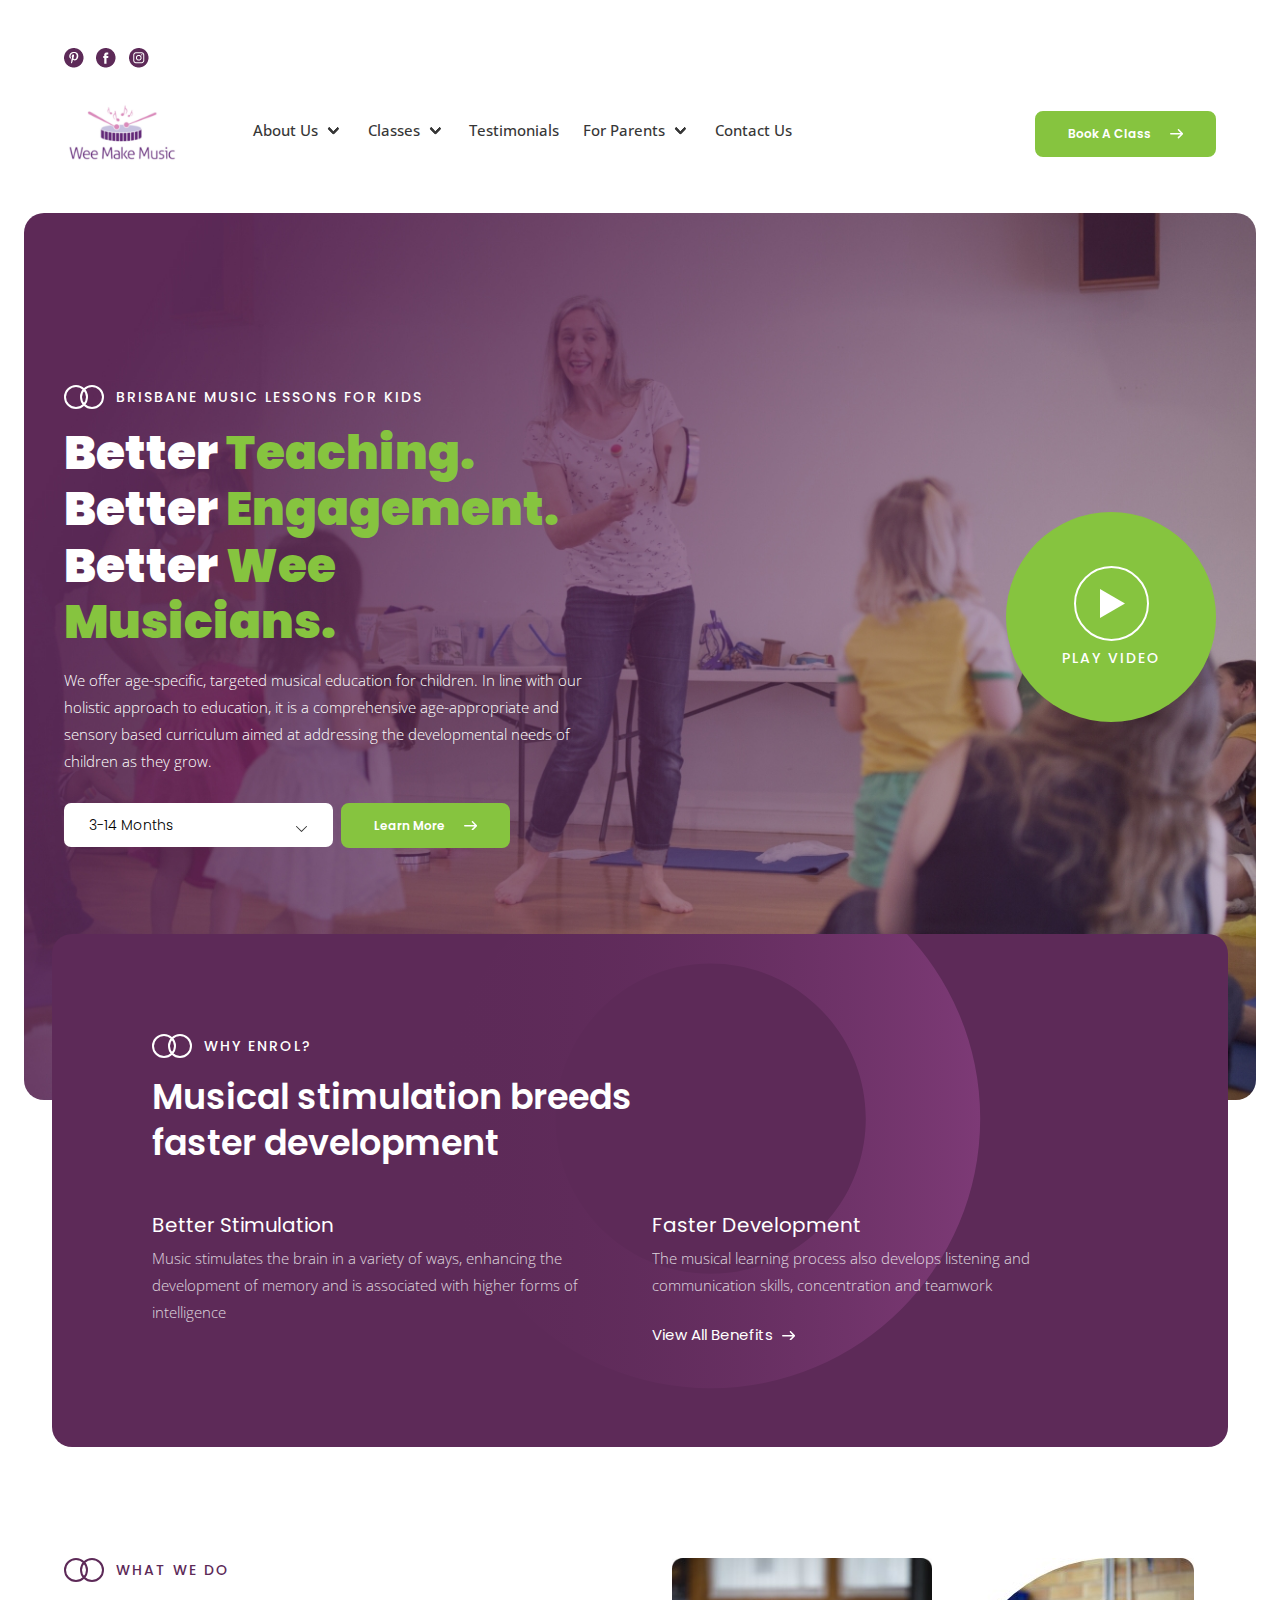
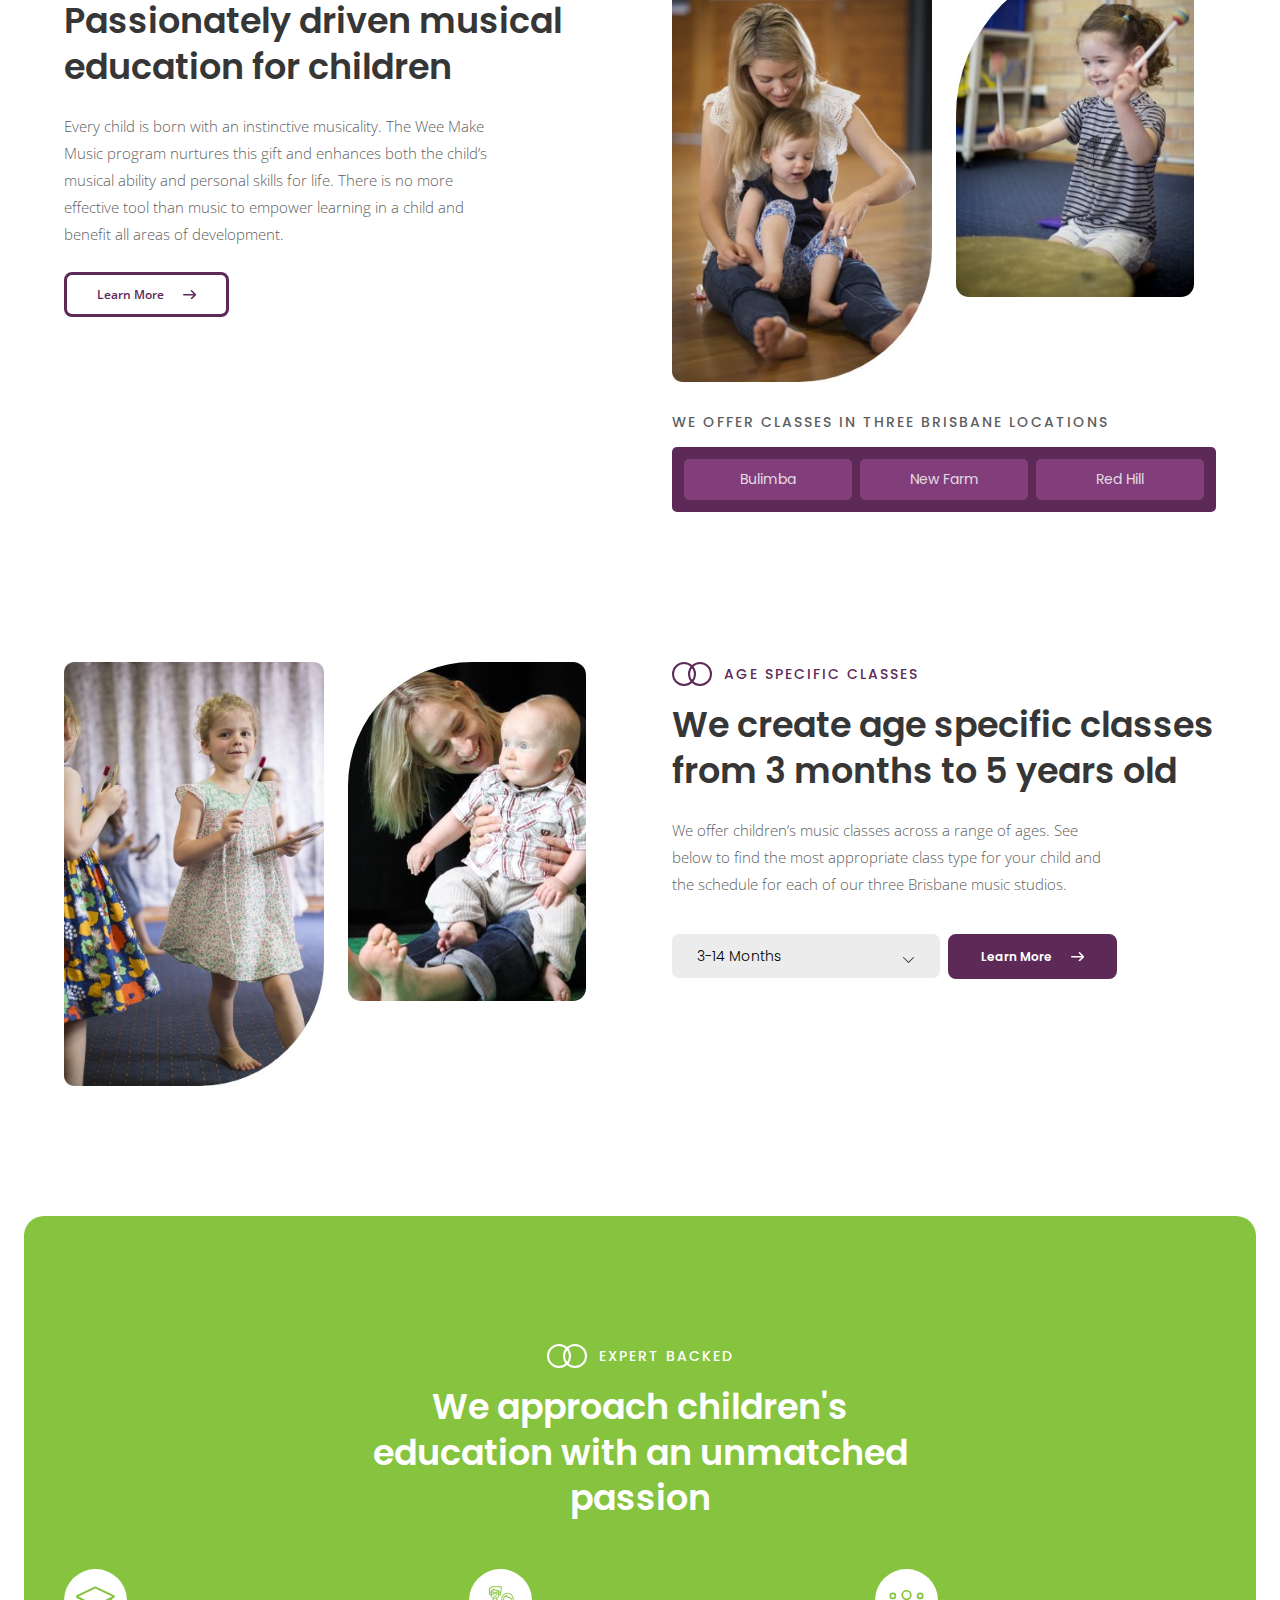
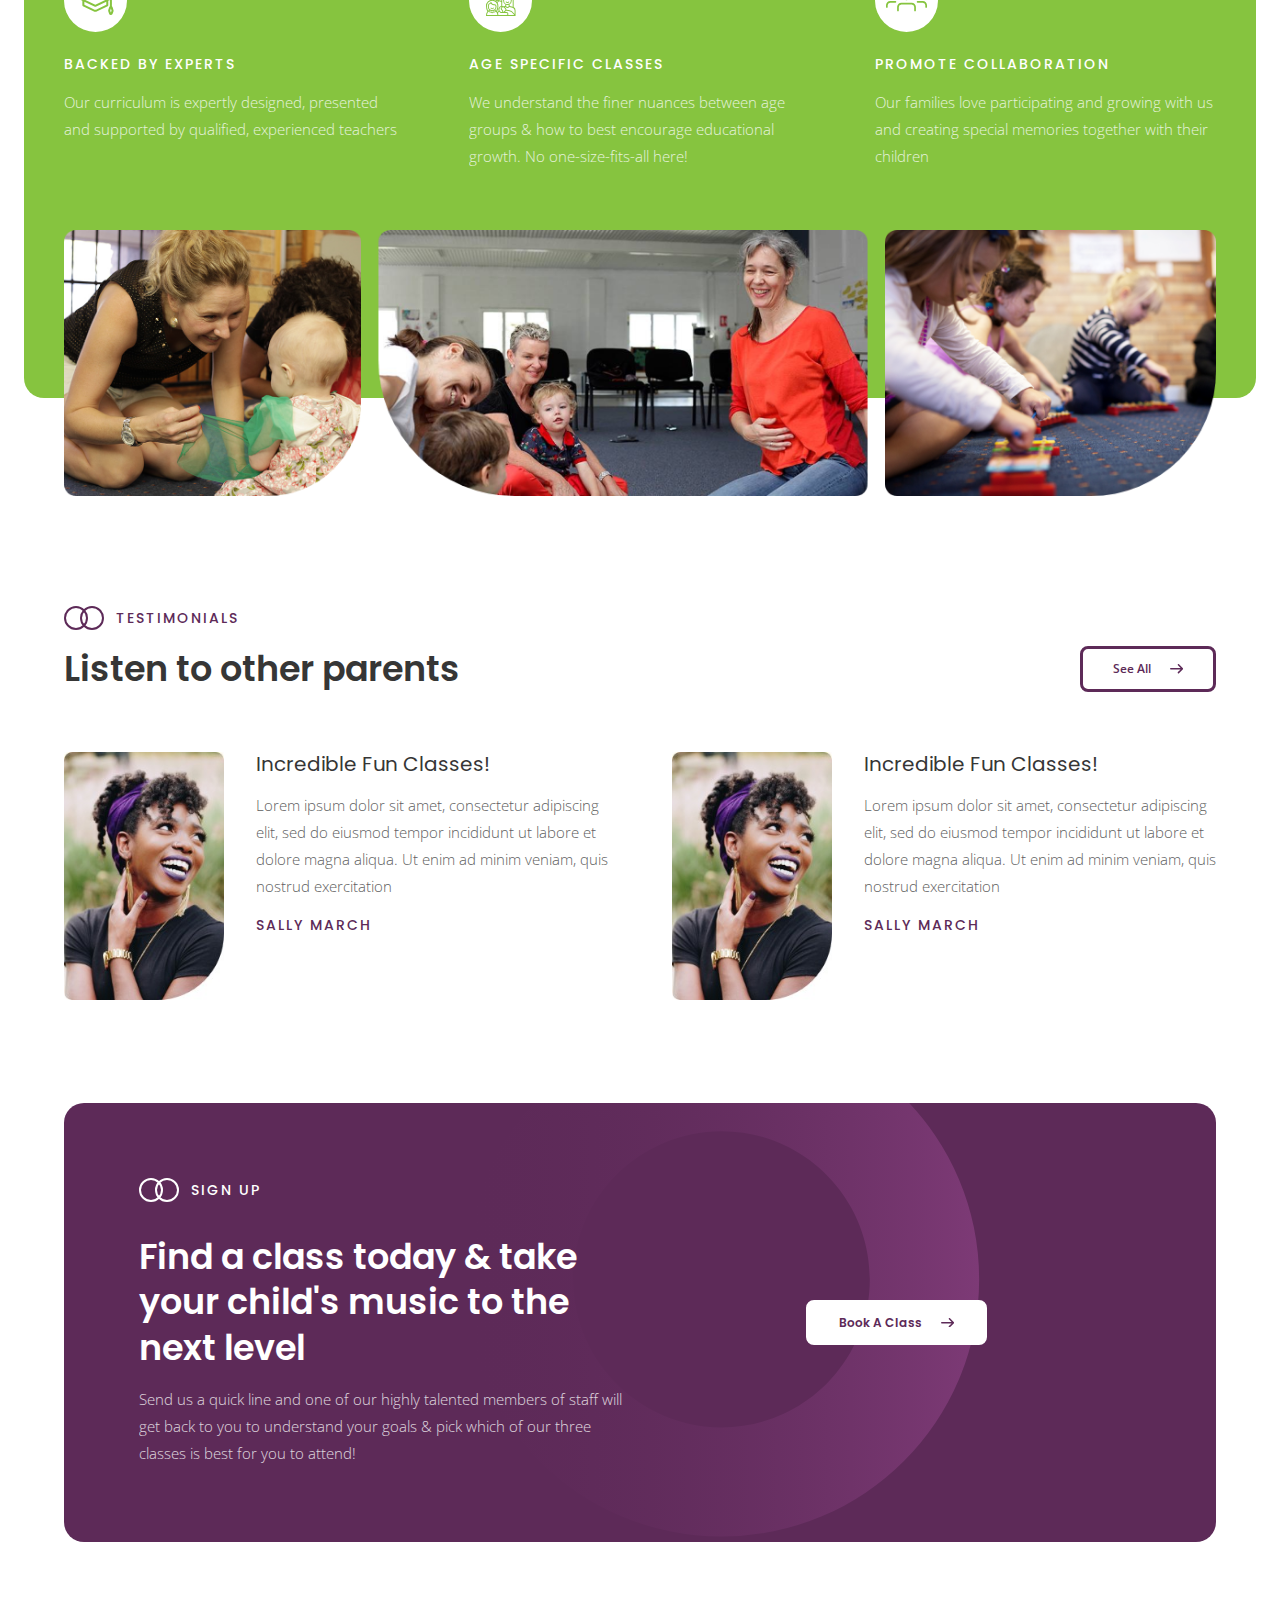
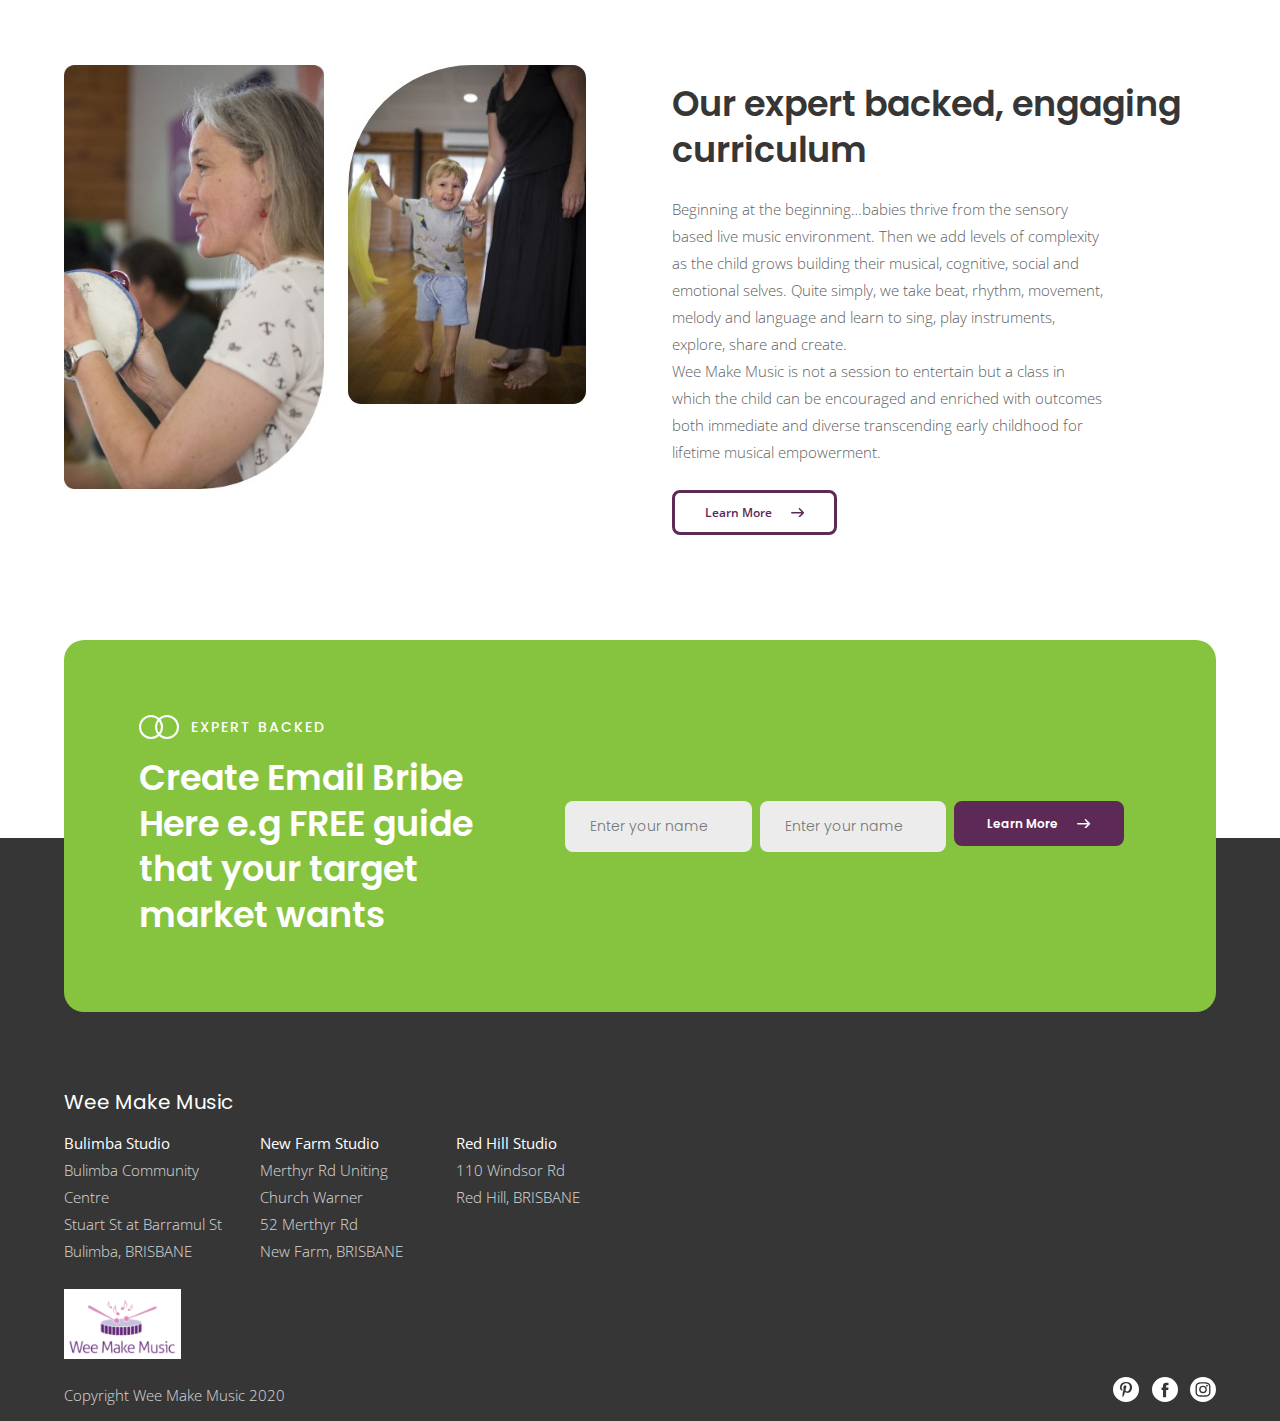
==== index.html @ 56170794 "Service page 1 finished" ====
<!DOCTYPE html>
<html lang="en">
<head>
  <meta charset="UTF-8">
  <meta name="viewport" content="width=device-width, initial-scale=1.0">
  <meta http-equiv="X-UA-Compatible" content="ie=edge">
  <link rel="stylesheet" type="text/css" href="css/bulma.css">
  <link rel="stylesheet" type="text/css" href="css/main.css">
  <link rel="preconnect" href="https://fonts.gstatic.com">
  <link href="https://fonts.googleapis.com/css2?family=Open+Sans:wght@300;400&family=Poppins:wght@300;500;600;700&display=swap" rel="stylesheet">
  <title>Wee Make Music</title>
</head>
<body>
  <section class="section">
    <div class="container">
      <div class="nav-header pb-3">
        <div class="columns">
          <article class="column">
          <a href="#">
            <img src="assets/pinterest.png" alt="The pinterest logo" class="social-favicon mr-2">
          </a>
          <a href="#">
            <img src="assets/facebook.png" alt="The facebook logo" class="social-favicon mr-2">
          </a>
          <a href="#">
            <img src="assets/instagram.png" alt="The instagram logo" class="social-favicon">
          </a>
        </article>
        </div>
      </div>

      <nav class="navbar is-transparent" role="navigation" aria-label="main navigation">
      <div class="navbar-brand is-flex-center">
        <a class="navbar-item" href="index.html">
          <img src="assets/wee-make-music-logo.png" class="logo">
        </a>

        <a role="button" class="navbar-burger burger" aria-label="menu" aria-expanded="false" data-target="navbarBasicExample">
          <span aria-hidden="true"></span>
          <span aria-hidden="true"></span>
          <span aria-hidden="true"></span>
        </a>
      </div>

      <div id="navbarBasicExample" class="navbar-menu is-small-section-padding-mobile">
        <div class="navbar-start pl-6 padding-remove-mobile">
          <div class="navbar-item has-dropdown is-hoverable">
            <a class="navbar-link nav-link" onclick="showHideDropdown()">
              About Us
            </a>

            <div class="navbar-dropdown" id="navbarDropdown">
              <a href="gym-cleaning.html" class="navbar-item nav-link-sub">
                Gym Cleaning
              </a>
              <a class="navbar-item nav-link-sub">
                Childcare Cleaning
              </a>
              <a class="navbar-item nav-link-sub">
                Commercial Cleaning
              </a>
              <a class="navbar-item nav-link-sub">
                Clinic Cleaning
              </a>
            </div>
          </div>


          <div class="navbar-item has-dropdown is-hoverable">
            <a class="navbar-link nav-link" onclick="showHideDropdown()">
              Classes
            </a>

            <div class="navbar-dropdown" id="navbarDropdown">
              <a href="gym-cleaning.html" class="navbar-item nav-link-sub">
                Gym Cleaning
              </a>
              <a class="navbar-item nav-link-sub">
                Childcare Cleaning
              </a>
              <a class="navbar-item nav-link-sub">
                Commercial Cleaning
              </a>
              <a class="navbar-item nav-link-sub">
                Clinic Cleaning
              </a>
            </div>
          </div>


          <a href="about-us.html" class="navbar-item nav-link">
            Testimonials
          </a>

          <div class="navbar-item has-dropdown is-hoverable">
            <a class="navbar-link nav-link" onclick="showHideDropdown()">
              For Parents
            </a>

            <div class="navbar-dropdown" id="navbarDropdown">
              <a href="gym-cleaning.html" class="navbar-item nav-link-sub">
                Gym Cleaning
              </a>
              <a class="navbar-item nav-link-sub">
                Childcare Cleaning
              </a>
              <a class="navbar-item nav-link-sub">
                Commercial Cleaning
              </a>
              <a class="navbar-item nav-link-sub">
                Clinic Cleaning
              </a>
            </div>
          </div>


          <a href="faq.html" class="navbar-item nav-link">
            Contact Us
          </a>
        </div>

        <div class="navbar-end is-flex is-flex-center">
          <div class="navbar-item">
            <div class="buttons">
              <a href="quote.html" class="btn-primary btn-green box-shadow btn-arrow-green">Book A Class <svg xmlns="http://www.w3.org/2000/svg" width="13.202" height="9.418" viewBox="0 0 13.202 9.418" class="ml-4 mt-1px"><path d="M24.856,136.172h0l-3.969-3.95a.76.76,0,0,0-1.072,1.077l2.665,2.652-9.843,0a.76.76,0,0,0,0,1.519l9.843,0-2.665,2.652a.76.76,0,0,0,1.072,1.077l3.969-3.95h0A.76.76,0,0,0,24.856,136.172Z" transform="translate(-11.876 -132)" fill="#fff"/></svg></a>
            </div>
          </div>
        </div>
      </div>
      </nav>
    </div>
  </section>

<main class="is-relative">
  <section class="section pt-1">
    <div class="container index-hero-bg">
    <div class="container">
      <div class="columns pt-10 pb-15">
        <article class="column pr-6">
          <div class="is-flex is-flex-center">
            <img src="assets/circle-cross.svg" alt="Two crosses intersected" class="circle-cross-img">
            <h1 class="small-pop-header ml-3 text-white">Brisbane Music Lessons for kids</h1>
          </div>
          <h2 class="page-header text-white mt-4">Better <span class="text-green">Teaching.</span> <br>
            Better <span class="text-green">Engagement.</span> <br>
            Better <span class="text-green">Wee Musicians.</span>
          </h2>
          <p class="text-white mt-4 opacity-full">We offer age-specific, targeted musical education for children. In line with our holistic approach to education, it is a comprehensive age-appropriate and sensory based curriculum aimed at addressing the developmental needs of children as they grow.</p>
          <form action="" class="std-form">
            <div class="columns is-variable is-1 mt-4">
              <article class="column is-relative">
                <select name="age" id="age" class="is-relative">
                  <option value="volvo">3-14 Months</option>
                  <option value="saab">14 months - 2.5 Years</option>
                  <option value="mercedes">3-4 Years</option>
                  <option value="audi">5 Years +</option>
                </select>
                <img src="assets/chevron-down.svg" alt="" class="select-icon">
              </article>
              <article class="column">
                <a href="#" class="btn-primary btn-green box-shadow btn-arrow-green is-inline-block">Learn More <svg xmlns="http://www.w3.org/2000/svg" width="13.202" height="9.418" viewBox="0 0 13.202 9.418" class="ml-4 mt-1px"><path d="M24.856,136.172h0l-3.969-3.95a.76.76,0,0,0-1.072,1.077l2.665,2.652-9.843,0a.76.76,0,0,0,0,1.519l9.843,0-2.665,2.652a.76.76,0,0,0,1.072,1.077l3.969-3.95h0A.76.76,0,0,0,24.856,136.172Z" transform="translate(-11.876 -132)" fill="#fff"/></svg></a>
              </article>
            </div>
          </form>
        </article>
        <article class="column is-flex is-flex-end-center">
          <div class="play-container is-flex is-flex-justify-center is-flex-column">
            <a href="" class="is-flex is-flex-justify-center is-flex-column">
              <img src="assets/play-img.svg" alt="">
              <p class="small-pop-header mt-2 text-white opacity-full">PLAY VIDEO</p>
            </a>
          </div>
        </article>
      </div>
    </div>
    </div>
  </section>

  <section class="section">
    <div class="container">
      <div class="columns index-overlap-container purple-with-cutout-bg">
        <div class="is-padding-medium-uniform">
          <div class="is-flex is-flex-center">
            <img src="assets/circle-cross.svg" alt="Two crosses intersected" class="circle-cross-img">
            <h3 class="small-pop-header ml-3 text-white">Why Enrol?</h3>
          </div>
            <h4 class="section-header width-50 text-white mt-4 mb-6">Musical stimulation breeds faster development</h4>
            <div class="columns">
              <article class="column">
                <h5 class="sub-section-header text-white mb-2">Better Stimulation</h5>
                <p class="text-white">Music stimulates the brain in a variety of ways, enhancing the development of memory and is associated with higher forms of intelligence</p>
              </article>
              <article class="column">
                <h5 class="sub-section-header text-white mb-2">Faster Development</h5>
                <p class="text-white mb-5">The musical learning process also develops listening and communication skills, concentration and teamwork</p>
                <a href="#" class="is-text-link text-white">View All Benefits <svg xmlns="http://www.w3.org/2000/svg" width="13.202" height="9.418" viewBox="0 0 13.202 9.418"><path d="M24.856,136.172h0l-3.969-3.95a.76.76,0,0,0-1.072,1.077l2.665,2.652-9.843,0a.76.76,0,0,0,0,1.519l9.843,0-2.665,2.652a.76.76,0,0,0,1.072,1.077l3.969-3.95h0A.76.76,0,0,0,24.856,136.172Z" transform="translate(-11.876 -132)" fill="#fff"/></svg></a>
              </article>
            </div>
        </div>
      </div>
    </div>
  </section>

  <section class="section is-padding-large">
    <div class="container is-small-container">
      <div class="columns is-variable is-8">
        <article class="column">
          <div class="is-flex is-flex-center">
            <img src="assets/cross-circle-purple.svg" alt="Two crosses intersected" class="circle-cross-img">
            <h3 class="small-pop-header ml-3 text-purple">WHAT WE DO</h3>
          </div>
          <h4 class="section-header mt-4 mb-5">Passionately driven musical education for children</h4>
          <p class="width-80 mb-5">Every child is born with an instinctive musicality. The Wee Make Music program nurtures this gift and enhances both the child’s musical ability and personal skills for life. There is no more effective tool than music to empower learning in a child and benefit all areas of development.</p>
          <a href="#" class="btn-secondary btn-purple-secondary box-shadow btn-arrow-purple is-inline-block">Learn More <svg xmlns="http://www.w3.org/2000/svg" width="13.202" height="9.418" viewBox="0 0 13.202 9.418" class="ml-4 mt-1px"><path d="M24.856,136.172h0l-3.969-3.95a.76.76,0,0,0-1.072,1.077l2.665,2.652-9.843,0a.76.76,0,0,0,0,1.519l9.843,0-2.665,2.652a.76.76,0,0,0,1.072,1.077l3.969-3.95h0A.76.76,0,0,0,24.856,136.172Z" transform="translate(-11.876 -132)" fill="#5d2a58"/></svg></a>
        </article>
        <article class="column">
          <div class="columns is-variable is-3">
            <article class="column">
              <img src="assets/00036.jpg" alt="A woman holding a child">
            </article>
            <article class="column">
              <img src="assets/00001.jpg" alt="A child playing a drum">
            </article>
          </div>
          <div>
            <p class="small-pop-header mb-4">We offer classes in three Brisbane locations</p>
            <div class="purple-bg p-3 br-5">
            <div class="columns is-variable is-1">
              <article class="column">
                <div class="purple-light-bg br-5 p-3 text-center">
                  <p class="text-white pill-text">Bulimba</p>
                </div>
              </article>
              <article class="column">
                <div class="purple-light-bg br-5 p-3 text-center">
                  <p class="text-white pill-text">New Farm</p>
                </div>
              </article>
              <article class="column">
                <div class="purple-light-bg br-5 p-3 text-center">
                  <p class="text-white pill-text">Red Hill</p>
                </div>
              </article>
            </div>
            </div>
          </div>
        </article>
      </div>
    </div>
  </section>

  <section class="section is-padding-large">
    <div class="container is-small-container">
      <div class="columns is-variable is-8">
        <article class="column">
          <div class="columns is-variable is-3">
            <article class="column">
              <img src="assets/00087.jpg" alt="A child playing with a xylophone">
            </article>
            <article class="column ">
              <img src="assets/8663.jpg" alt="A woman holding a baby and smiling">
            </article>
          </div>
        </article>
        <article class="column">
          <div class="is-flex is-flex-center">
            <img src="assets/cross-circle-purple.svg" alt="Two crosses intersected" class="circle-cross-img">
            <h3 class="small-pop-header ml-3 text-purple">AGE SPECIFIC CLASSES</h3>
          </div>
          <h4 class="section-header mt-4 mb-5">We create age specific classes from 3 months to 5 years old</h4>
          <p class="width-80 mb-5">We offer children’s music classes across a range of ages. See below to find the most appropriate class type for your child and the schedule for each of our three Brisbane music studios.</p>
          <form action="" class="std-form">
            <div class="columns is-variable is-1 mt-4">
              <article class="column is-relative">
                <select name="age" id="age" class="is-relative select-grey-bg">
                  <option value="volvo">3-14 Months</option>
                  <option value="saab">14 months - 2.5 Years</option>
                  <option value="mercedes">3-4 Years</option>
                  <option value="audi">5 Years +</option>
                </select>
                <img src="assets/chevron-down.svg" alt="" class="select-icon">
              </article>
              <article class="column">
                <a href="#" class="btn-primary btn-purple box-shadow btn-arrow-purple is-inline-block">Learn More <svg xmlns="http://www.w3.org/2000/svg" width="13.202" height="9.418" viewBox="0 0 13.202 9.418" class="ml-4 mt-1px"><path d="M24.856,136.172h0l-3.969-3.95a.76.76,0,0,0-1.072,1.077l2.665,2.652-9.843,0a.76.76,0,0,0,0,1.519l9.843,0-2.665,2.652a.76.76,0,0,0,1.072,1.077l3.969-3.95h0A.76.76,0,0,0,24.856,136.172Z" transform="translate(-11.876 -132)" fill="#fff"/></svg></a>
              </article>
            </div>
          </form>
        </article>
      </div>
    </div>
  </section>

  <section class="section">
    <div class="container green-wide-bg">
      <div class="container pt-8 is-small-container">
        <div class="is-flex is-flex-justify-center pb-4">
          <img src="assets/circle-cross.svg" alt="Two crosses intersected" class="circle-cross-img">
          <h3 class="small-pop-header ml-3 text-white">EXPERT BACKED</h3>
        </div>
        <h4 class="section-header text-white mb-6 text-center width-50 is-margin-0-auto">We approach children's education with an unmatched passion</h4>
        <div class="columns is-variable is-8 mb-6">
          <article class="column">
            <img src="assets/uni-cap.svg" alt="a university cap" class="circle-img">
            <h4 class="small-pop-header my-4 text-white">BACKED BY EXPERTS</h4>
            <p class="text-white">Our curriculum is expertly designed, presented and supported by qualified, experienced teachers</p>
          </article>
          <article class="column">
            <img src="assets/family.svg" alt="A family" class="circle-img">
            <h4 class="small-pop-header my-4 text-white">AGE SPECIFIC CLASSES</h4>
            <p class="text-white">We understand the finer nuances between age groups & how to best encourage educational growth. No one-size-fits-all here!</p>
          </article>
          <article class="column">
            <img src="assets/collaboration.svg" alt="Outline of 3 people" class="circle-img">
            <h4 class="small-pop-header my-4 text-white">PROMOTE COLLABORATION</h4>
            <p class="text-white">Our families love participating and growing with us and creating special memories together with their children</p>
          </article>
        </div>
        <img src="assets/triple-img.png" alt="Women holding children and playing musical instruments" class="mb-negative-105px">
      </div>
    </div>
  </section>

  <section class="section pt-10">
    <div class="container is-small-container">
      <div class="columns mb-6">
        <article class="column is-four-fifths">
          <div class="is-flex is-flex-center pb-4">
            <img src="assets/cross-circle-purple.svg" alt="Two crosses intersected" class="circle-cross-img">
            <h3 class="small-pop-header ml-3 text-purple">TESTIMONIALS</h3>
          </div>
          <h4 class="section-header">Listen to other parents</h4>
        </article>
        <article class="column is-flex is-flex-end-bottom">
          <div>
            <a href="#" class="btn-secondary btn-purple-secondary box-shadow btn-arrow-purple is-inline-block">See All <svg xmlns="http://www.w3.org/2000/svg" width="13.202" height="9.418" viewBox="0 0 13.202 9.418" class="ml-4 mt-1px"><path d="M24.856,136.172h0l-3.969-3.95a.76.76,0,0,0-1.072,1.077l2.665,2.652-9.843,0a.76.76,0,0,0,0,1.519l9.843,0-2.665,2.652a.76.76,0,0,0,1.072,1.077l3.969-3.95h0A.76.76,0,0,0,24.856,136.172Z" transform="translate(-11.876 -132)" fill="#5d2a58"/></svg></a>
          </div>
        </article>
      </div>
    </div>
    <div class="container is-small-container">
      <div class="columns is-variable is-8">
        <article class="column">
          <div class="columns is-variable is-4">
            <article class="column is-one-third">
              <img src="assets/test-1.jpg" alt="A woman smiling">
            </article>
            <article class="column">
              <h5 class="sub-section-header">Incredible Fun Classes!</h5>
              <p class="my-4">Lorem ipsum dolor sit amet, consectetur adipiscing elit, sed do eiusmod tempor incididunt ut labore et dolore magna aliqua. Ut enim ad minim veniam, quis nostrud exercitation</p>
              <p class="small-pop-header opacity-full text-purple">SALLY MARCH</p>
            </article>
          </div>
        </article>
        <article class="column">
          <div class="columns is-variable is-4">
            <article class="column is-one-third">
              <img src="assets/test-1.jpg" alt="A woman smiling">
            </article>
            <article class="column">
              <h5 class="sub-section-header">Incredible Fun Classes!</h5>
              <p class="my-4">Lorem ipsum dolor sit amet, consectetur adipiscing elit, sed do eiusmod tempor incididunt ut labore et dolore magna aliqua. Ut enim ad minim veniam, quis nostrud exercitation</p>
              <p class="small-pop-header opacity-full text-purple">SALLY MARCH</p>
            </article>
          </div>
        </article>
      </div>
    </div>
  </section>

  <section class="section">
    <div class="container purple-with-cutout-bg is-small-container">
      <div class="padding-uniform is-padding-75px">
        <div class="columns">
          <article class="column">
            <div class="is-flex is-flex-center pb-4">
              <img src="assets/circle-cross.svg" alt="Two crosses intersected" class="circle-cross-img">
              <h3 class="small-pop-header ml-3 text-white">SIGN UP</h3>
            </div>
            <h4 class="section-header text-white my-4">Find a class today & take your child's music to the next level</h4>
            <p class="text-white">Send us a quick line and one of our highly talented members of staff will get back to you to understand your goals & pick which of our three classes is best for you to attend!</p>
          </article>
          <article class="column is-flex is-flex-justify-center">
            <div>
              <a href="#" class="btn-primary btn-white-p box-shadow btn-arrow-purple is-inline-block">Book A Class <svg xmlns="http://www.w3.org/2000/svg" width="13.202" height="9.418" viewBox="0 0 13.202 9.418" class="ml-4 mt-1px"><path d="M24.856,136.172h0l-3.969-3.95a.76.76,0,0,0-1.072,1.077l2.665,2.652-9.843,0a.76.76,0,0,0,0,1.519l9.843,0-2.665,2.652a.76.76,0,0,0,1.072,1.077l3.969-3.95h0A.76.76,0,0,0,24.856,136.172Z" transform="translate(-11.876 -132)" fill="#5d2a58"/></svg></a>
            </div>
          </article>
        </div>
      </div>
    </div>
  </section>

  <section class="section is-padding-large">
    <div class="container is-small-container pb-15">
      <div class="columns is-variable is-8">
        <article class="column">
          <div class="columns is-variable is-3">
            <article class="column">
              <img src="assets/00040.jpg" alt="A woman playing the tambourine">
            </article>
            <article class="column ">
              <img src="assets/00142.jpg" alt="A woman holding a childs hand">
            </article>
          </div>
        </article>
        <article class="column">
          <h4 class="section-header mt-4 mb-5">Our expert backed, engaging curriculum</h4>
          <p class="width-80 ">Beginning at the beginning…babies thrive from the sensory based live music environment. Then we add levels of complexity as the child grows building their musical, cognitive, social and emotional selves. Quite simply, we take beat, rhythm, movement, melody and language and learn to sing, play instruments, explore, share and create.</p>
          <p class="width-80 mb-5">Wee Make Music is not a session to entertain but a class in which the child can be encouraged and enriched with outcomes both immediate and diverse transcending early childhood for lifetime musical empowerment.</p>
          <a href="#" class="btn-secondary btn-purple-secondary box-shadow btn-arrow-purple is-inline-block">Learn More <svg xmlns="http://www.w3.org/2000/svg" width="13.202" height="9.418" viewBox="0 0 13.202 9.418" class="ml-4 mt-1px"><path d="M24.856,136.172h0l-3.969-3.95a.76.76,0,0,0-1.072,1.077l2.665,2.652-9.843,0a.76.76,0,0,0,0,1.519l9.843,0-2.665,2.652a.76.76,0,0,0,1.072,1.077l3.969-3.95h0A.76.76,0,0,0,24.856,136.172Z" transform="translate(-11.876 -132)" fill="#5d2a58"/></svg></a>
        </article>
      </div>
    </div>
  </section>

  <section class="overlap-container">
    <div class="container br-20 green-bg">
      <div class="is-padding-75px">
        <div class="columns is-variable is-8">
          <article class="column">
            <div class="is-flex is-flex-center pb-4">
              <img src="assets/circle-cross.svg" alt="Two crosses intersected" class="circle-cross-img">
              <h3 class="small-pop-header ml-3 text-white">EXPERT BACKED</h3>
            </div>
            <h4 class="section-header text-white">Create Email Bribe Here e.g FREE guide that your target market wants</h4>
          </article>
          <article class="column is-three-fifths is-flex is-flex-justify-center">
            <form action="" class="std-form">
              <div class="columns is-variable is-1">
                <article class="column">
                  <input type="text" placeholder="Enter your name">
                </article>
                <article class="column">
                  <input type="text" placeholder="Enter your name">
                </article>
                <article class="column">
                  <a href="#" class="btn-primary btn-purple box-shadow btn-arrow-purple is-inline-block">Learn More <svg xmlns="http://www.w3.org/2000/svg" width="13.202" height="9.418" viewBox="0 0 13.202 9.418" class="ml-4 mt-1px"><path d="M24.856,136.172h0l-3.969-3.95a.76.76,0,0,0-1.072,1.077l2.665,2.652-9.843,0a.76.76,0,0,0,0,1.519l9.843,0-2.665,2.652a.76.76,0,0,0,1.072,1.077l3.969-3.95h0A.76.76,0,0,0,24.856,136.172Z" transform="translate(-11.876 -132)" fill="#fff"/></svg></a>
                </article>
              </div>
            <form>
          </article>
        </div>
      </div>
    </div>
  </section>
</main>

  <footer>
    <div class="container">
      <div class="columns pt-15">
        <article class="column">
          <h4 class="sub-section-header text-white mb-4">Wee Make Music</h4>
          <div class="columns">
            <article class="column">
              <p class="opacity-full text-white"><b>Bulimba Studio</b></p>
              <p class="text-white">Bulimba Community Centre</p>
              <p class="text-white">Stuart St at Barramul St</p>
              <p class="text-white">Bulimba, BRISBANE</p>
            </article>
            <article class="column">
              <p class="opacity-full text-white"><b>New Farm Studio</b></p>
              <p class="text-white">Merthyr Rd Uniting Church Warner</p>
              <p class="text-white">52 Merthyr Rd</p>
              <p class="text-white">New Farm, BRISBANE</p>
            </article>
            <article class="column">
              <p class="opacity-full text-white"><b>Red Hill Studio</b></p>
              <p class="text-white">110 Windsor Rd</p>
              <p class="text-white">Red Hill, BRISBANE</p>
            </article>
          </div>
          <img src="assets/wee-make-music-logo.png" class="logo mb-4">
          <p class="text-white">Copyright Wee Make Music 2020</p>
        </article>
        <article class="column is-flex is-flex-end-bottom">
          <div class="columns">
            <article class="column">
            <a href="#">
              <img src="assets/pinterest-white.svg" alt="The pinterest logo" class="social-favicon mr-2">
            </a>
            <a href="#">
              <img src="assets/facebook-white.svg" alt="The facebook logo" class="social-favicon mr-2">
            </a>
            <a href="#">
              <img src="assets/instagram-white.svg" alt="The instagram logo" class="social-favicon">
            </a>
          </article>
          </div>
        </article>
      </div>
    </div>
  </footer>




</body>
</html>
---- css/main.css ----
.is-flex {
  display: flex; }

.is-flex-column {
  flex-direction: column; }

.is-flex-between {
  justify-content: space-between; }

.is-flex-end {
  justify-content: flex-end; }

.is-flex-center {
  align-items: center; }

.is-flex-start {
  align-items: flex-start; }

.is-flex-start-center {
  align-items: flex-start;
  justify-content: center; }

.is-flex-end-bottom {
  justify-content: flex-end;
  align-items: flex-end; }

.is-flex-end-center {
  align-items: center;
  justify-content: flex-end; }

.is-flex-justify-center {
  justify-content: center;
  align-items: center; }

.is-flex-column-between {
  flex-direction: column;
  justify-content: space-between; }

.is-flex-item-bottom {
  margin-top: auto; }

@media (min-width: 768px) and (max-width: 1024px) {
  .is-flex-column-tablet {
    flex-direction: column; } }
@media screen and (max-width: 768px) {
  .is-flex-column-mobile {
    flex-direction: column; }

  .columns.is-reversed-mobile {
    flex-direction: column-reverse;
    display: flex; } }
p, .p {
  font-family: "Open Sans", sans-serif;
  font-size: 15px;
  color: #363636;
  line-height: 27px;
  opacity: .80;
  font-weight: 300; }

.p-mini {
  font-size: 13px !important; }

.small-pop-header {
  font-family: "Poppins", sans-serif;
  font-size: 14px;
  color: #363636;
  line-height: 18px;
  font-weight: 500;
  letter-spacing: 2px;
  text-transform: uppercase; }

.page-header {
  font-family: "Poppins", sans-serif;
  font-size: 47px;
  color: #363636;
  font-weight: 900;
  line-height: 1.2em; }

.section-header {
  font-family: "Poppins", sans-serif;
  font-size: 35px;
  color: #363636;
  font-weight: 600;
  line-height: 1.3em; }

.cta-header {
  font-family: "Open Sans", sans-serif;
  font-size: 30px;
  color: #363636;
  font-weight: 800;
  line-height: 1.2em; }

.sub-section-header {
  font-family: "Poppins", sans-serif;
  font-size: 20px;
  color: #363636;
  font-weight: 400;
  line-height: 1.2em; }

.benefit-header {
  font-family: "Open Sans", sans-serif;
  font-size: 20px;
  color: #FFFFFF;
  font-weight: 400;
  line-height: 1.2em; }

.pill-text {
  font-family: "Poppins", sans-serif;
  font-size: 14px;
  color: #FFFFFF;
  font-weight: 400;
  line-height: 1.2em; }

.giant-numbers {
  font-family: "Poppins", sans-serif;
  font-size: 63px;
  color: #FFFFFF;
  font-weight: 700;
  line-height: 1.2em; }

.happy-parents-number {
  font-family: "Poppins", sans-serif;
  font-size: 137px;
  color: #5D2A58;
  font-weight: 800;
  line-height: 1.2em; }

.text-white {
  color: #FFFFFF !important; }

.text-cobalt {
  color: #363636 !important; }

.text-black {
  color: #000000; }

.text-green {
  color: #86C43F !important; }

.text-purple {
  color: #5D2A58 !important; }

.opacity-full {
  opacity: 1; }

.opacity-50 {
  opacity: .5; }

.text-center {
  text-align: center; }

.text-right {
  text-align: right; }

.p-60 {
  max-width: 60%; }

.p-70 {
  max-width: 70%; }

@media (min-width: 769px) and (max-width: 1024px) {
  .benefit-header {
    font-size: 14px; }

  .p-width-tablet-reset {
    max-width: 100%; }

  .section-header {
    font-size: 30px; }

  .sub-section-header {
    font-size: 16px; }

  .page-header {
    font-size: 40px; }

  .small-pop-header {
    font-size: 12px; } }
@media screen and (max-width: 768px) {
  .benefit-header {
    font-size: 13px; }

  .page-header {
    font-size: 40px; }

  .section-header {
    font-size: 35px; }

  .sub-section-header {
    font-size: 17px; }

  .p-width-mobile-reset {
    max-width: 100%; }

  .small-pop-header {
    font-size: 13px; }

  .p-70 {
    max-width: 100%; }

  .text-center-mobile {
    text-align: center; }

  p {
    font-family: "Open Sans", sans-serif;
    font-size: 14px;
    color: #363636;
    line-height: 27px;
    opacity: .80;
    font-weight: 300; } }
.is-padding-large-container {
  padding: 5px 3.5rem 5px 3.5rem !important; }

.is-padding-xl {
  padding: 150px 1.5rem 150px 1.5rem !important; }

.is-padding-large {
  padding: 75px 1.5rem 75px 1.5rem !important; }

.is-padding-medium {
  padding: 25px 1.5rem 25px 1.5rem !important; }

.is-padding-small {
  padding: 15px 1.5rem 15px 1.5rem !important; }

.is-padding-xs {
  padding: 5px 1.5rem 5px 1.5rem !important; }

.is-padding-xxs {
  padding: 1px 1.5rem 1px 1.5rem !important; }

.is-padding-30px {
  padding: 30px; }

.is-padding-50px {
  padding: 50px; }

.is-padding-75px {
  padding: 75px; }

.is-padding-medium-uniform {
  padding: 100px; }

.is-padding-large-uniform {
  padding: 170px; }

.pr-80 {
  padding-right: 80%; }

.pl-150-px {
  padding-left: 150px; }

.pt-8 {
  padding-top: 8rem !important; }

.pt-10 {
  padding-top: 10rem !important; }

.pt-15 {
  padding-top: 15rem !important; }

.pb-10 {
  padding-bottom: 10rem !important; }

.pb-15 {
  padding-bottom: 15rem !important; }

.mt-10 {
  margin-top: 9rem !important; }

.mb-12 {
  margin-bottom: 12em !important; }

.mr-auto {
  margin-right: auto !important; }

.mt-negative-200px {
  margin-top: -200px; }

.mb-negative-105px {
  margin-bottom: -105px; }

.padding-remove {
  padding: 0 !important; }

.margin-remove {
  margin: none !important; }

.margin-bottom-remove {
  margin-bottom: 0 !important; }

.overlap-container {
  margin-left: auto;
  margin-right: auto;
  left: 0;
  right: 0;
  bottom: -162px;
  position: absolute; }

@media (min-width: 768px) and (max-width: 1024px) {
  .mt-1-tablet-only {
    margin-top: 1rem; }

  .margin-remove-tablet {
    margin: 0 !important; }

  .pl-150-px {
    padding-left: 25px; }

  .pl-remove-tablet {
    padding-left: 0 !important; }

  .pr-remove-tablet {
    padding-right: 0 !important; }

  .pt-2-tablet {
    padding-top: 2rem !important; }

  .pb-2-tablet {
    padding-bottom: 2rem !important; }

  .padding-remove-tablet {
    padding: 0 !important; }

  .is-padding-20px-tablet {
    padding: 20px; }

  .padding-top-remove-tablet {
    padding-top: 0 !important; }

  .padding-top-remove-tablet {
    padding: 0 1.5rem 25px 1.5rem !important; } }
@media screen and (max-width: 768px) {
  .padding-remove-mobile {
    padding: 0 !important; }

  .margin-remove-mobile {
    margin: 0 !important; }

  .pr-remove-mobile {
    padding-right: 0 !important; }

  .pr-reset-mobile {
    padding-right: 0.75rem !important; }

  .pl-reset-mobile {
    padding-left: 0.75rem !important; }

  .pt-reset-mobile {
    padding-top: 0.75rem !important; }

  .is-small-section-padding-mobile {
    padding: 20px 1.5rem 20px 1.5rem !important; }

  .is-padding-large, .is-padding-xl {
    padding: 35px 1.5rem 35px 1.5rem !important; }

  .ml-remove-mobile-only {
    margin-left: 0 !important; }

  .mt-1-mobile-only {
    margin-top: 1rem !important; }

  .mt-2-mobile-only {
    margin-top: 2rem !important; }

  .mt-3-mobile-only {
    margin-top: 3rem !important; }

  .padding-top-remove-mobile {
    padding: 0 1.5rem 25px 1.5rem !important; }

  .pt-1-mobile {
    padding-top: 1rem !important; }

  .pt-2-mobile {
    padding-top: 2rem !important; }

  .pt-3-mobile {
    padding-top: 3rem !important; }

  .is-padding-small-mobile {
    padding: 15px 1rem !important; }

  .is-padding-xs-mobile {
    padding: 0.5rem !important; }

  .is-padding-large {
    padding: 3rem 1rem !important; }

  .container.is-fluid {
    padding: 0; }

  .pl-150-px {
    padding-left: 10px; }

  .is-padding-small {
    padding: 15px 1rem !important; } }
.blog-tag-bubble {
  border: 0.5px solid rgba(0, 0, 0, 0.2);
  border-radius: 7px;
  padding: 7px 12px;
  width: auto;
  height: auto;
  max-width: 200px;
  display: inline-block; }
  .blog-tag-bubble span {
    margin: 0 !important; }

.social-share {
  border: 0.5px solid rgba(0, 0, 0, 0.2);
  padding: 25px;
  -webkit-box-shadow: 0px 0px 22px 5px rgba(179, 179, 179, 0.56);
  -moz-box-shadow: 0px 0px 22px 5px rgba(179, 179, 179, 0.56);
  box-shadow: 0px 0px 22px 5px rgba(179, 179, 179, 0.56);
  border-radius: 7px; }

.alert-box {
  padding: 35px;
  border-radius: 7px;
  width: 70%; }
  .alert-box .alert-box-header {
    border: 0.5px solid rgba(0, 0, 0, 0.2);
    background-color: #FFFFFF;
    padding: 30px;
    border-radius: 7px; }
    .alert-box .alert-box-header div {
      height: 50px;
      width: 50px;
      border-radius: 50%;
      background-color: #F8D338; }

@media screen and (max-width: 768px) {
  .alert-box {
    width: 100%; } }
footer {
  background-color: #363636;
  width: 100%; }

.is-text-link {
  font-family: "Poppins", sans-serif;
  font-weight: 400;
  transition: ease-in-out 300ms;
  font-size: 15px; }
  .is-text-link svg {
    transition: ease-in-out 300ms;
    margin-left: 5px; }
  .is-text-link:hover svg {
    margin-left: 15px; }

.footer-link-ul li {
  display: block;
  padding: 5px 0 5px 0; }

.outerlap-image-container {
  position: absolute;
  top: -145px;
  right: 30px; }

.underlap-image-container {
  position: absolute;
  bottom: -145px;
  left: 0; }

.logo {
  max-height: 100% !important; }

.circle-cross-img {
  max-height: 24px; }

.circle-img {
  max-height: 63px; }

.team-portrait {
  border-radius: 8px; }

.outerlap-img {
  border-radius: 13px 13px 13px 166px; }

.social-favicon:hover, .logo:hover {
  opacity: 0.7; }

.btn-arrow-purple svg, .btn-arrow-purple path {
  transition: all .3s;
  -webkit-transition: all .3s;
  -moz-transition: all .3s;
  -o-transition: all .3s; }
.btn-arrow-purple:hover svg path {
  fill: #FFFFFF !important; }

.btn-arrow-green svg, .btn-arrow-green path {
  transition: all .3s;
  -webkit-transition: all .3s;
  -moz-transition: all .3s;
  -o-transition: all .3s; }
.btn-arrow-green:hover svg path {
  fill: #86C43F !important; }

.navbar {
  background-color: transparent !important; }

.navbar-link:not(.is-arrowless)::after {
  border-color: #363636 !important; }

.nav-link {
  font-family: "Open Sans", sans-serif;
  font-weight: 500;
  font-size: 15px;
  color: #363636;
  transition: ease-in-out color 100ms; }
  .nav-link:hover {
    color: #363636 !important; }

.nav-link-sub {
  font-family: "Open Sans", sans-serif;
  font-weight: 500;
  font-size: 13px;
  color: #363636;
  transition: ease-in-out color 100ms; }
  .nav-link-sub:hover {
    color: #5D2A58 !important; }

.button {
  border: none;
  padding: 0; }

.button-reset {
  background: none;
  border: none; }

button {
  cursor: pointer; }

.btn-primary {
  font-family: "Poppins", sans-serif;
  font-size: 12px;
  font-weight: 600;
  color: #FFFFFF;
  border: 3px solid transparent;
  padding: 13px 30px 13px 30px;
  transition: all .3s;
  -webkit-transition: all .3s;
  -moz-transition: all .3s;
  -o-transition: all .3s;
  min-width: 120px;
  outline: none;
  cursor: pointer;
  border-radius: 8px;
  line-height: 1em; }

.btn-secondary {
  font-family: "Open Sans", sans-serif;
  font-size: 12px;
  font-weight: 600;
  background-color: transparent;
  padding: 13px 30px 13px 30px;
  transition: all .3s;
  -webkit-transition: all .3s;
  -moz-transition: all .3s;
  -o-transition: all .3s;
  min-width: 120px;
  outline: none;
  cursor: pointer;
  border-radius: 8px;
  line-height: 1em; }

.btn-primary-no-pad {
  font-family: "Open Sans", sans-serif;
  font-size: 12px;
  font-weight: 600;
  color: #FFFFFF;
  border: 3px solid transparent;
  padding: 13px;
  transition: all .3s;
  -webkit-transition: all .3s;
  -moz-transition: all .3s;
  -o-transition: all .3s;
  min-width: 140px;
  outline: none;
  cursor: pointer; }

.btn-secondary-no-pad {
  font-family: "Open Sans", sans-serif;
  font-size: 12px;
  font-weight: 600;
  background-color: transparent;
  padding: 13px;
  transition: all .3s;
  -webkit-transition: all .3s;
  -moz-transition: all .3s;
  -o-transition: all .3s;
  outline: none;
  cursor: pointer; }

.fw {
  width: 100%; }

.square {
  border-radius: 0px; }

.rounded {
  border-radius: 28px; }

.btn-text-only {
  font-family: "Open Sans", sans-serif;
  font-size: 15px;
  font-weight: 600;
  text-decoration: none;
  color: #363636;
  transition: all .3s ease-in-out; }
  .btn-text-only img, .btn-text-only svg {
    height: auto;
    width: auto;
    max-height: 0.7rem;
    margin: 3px 0 0 10px;
    transition: all 200ms ease-out; }
  .btn-text-only:hover {
    text-decoration: underline; }
    .btn-text-only:hover img {
      margin-left: 25px; }

.btn-purple {
  border: 3px solid #5D2A58;
  background-color: #5D2A58;
  color: #FFF; }
  .btn-purple:hover {
    background-color: transparent;
    color: #5D2A58; }

.btn-green {
  border: 3px solid #86C43F;
  background-color: #86C43F;
  color: #FFF; }
  .btn-green:hover {
    background-color: transparent;
    color: #86C43F; }

.btn-white-p {
  border: 3px solid #FFFFFF;
  background-color: #FFFFFF;
  color: #5D2A58; }
  .btn-white-p:hover {
    background-color: transparent;
    color: #FFFFFF; }

.btn-white-g {
  border: 3px solid #FFFFFF;
  background-color: #FFFFFF;
  color: #86C43F; }
  .btn-white-g:hover {
    background-color: transparent;
    color: #FFFFFF; }

.btn-purple-secondary {
  border: 3px solid #5D2A58;
  background-color: transparent;
  color: #5D2A58; }
  .btn-purple-secondary:hover {
    background-color: #5D2A58;
    color: #FFFFFF; }

.btn-white-secondary {
  border: 3px solid #FFFFFF;
  background-color: #FFFFFF;
  color: #363636; }
  .btn-white-secondary:hover {
    background-color: #363636;
    border: 3px solid #363636;
    color: #FFFFFF; }

.btn-bronze-secondary-no-pad {
  border: 3px solid #ECECEC;
  background-color: transparent;
  color: #ECECEC; }
  .btn-bronze-secondary-no-pad:hover {
    background-color: #ECECEC;
    border: 3px solid #ECECEC;
    color: #FFFFFF; }

.btn-yellow-secondary {
  border: 3px solid #86C43F;
  background-color: transparent;
  color: #86C43F; }
  .btn-yellow-secondary:hover {
    background-color: #86C43F;
    border: 3px solid #86C43F;
    color: #FFFFFF; }

.mobile-carousel-control-container {
  display: none; }

.carousel-control-container {
  height: 60px;
  width: 60px;
  border: 3px solid #343434;
  background-color: transparent;
  transition: background-color 200ms ease-in-out;
  cursor: pointer; }
  .carousel-control-container:hover {
    background-color: #343434; }
    .carousel-control-container:hover svg path {
      fill: #FFFFFF; }

@media screen and (max-width: 1024px) {
  .navbar-dropdown {
    display: none; } }
@media screen and (max-width: 768px) {
  .btn-mobile-full-width {
    width: 100%;
    display: block;
    text-align: center; }

  .mobile-carousel-control-container {
    display: flex; } }
input[type=checkbox] {
  height: 15px;
  width: 15px;
  margin-top: 2px; }

.std-form {
  width: 100%;
  margin: 0; }
  .std-form input[type=text] {
    background-color: #ECECEC;
    font-family: "Poppins", sans-serif;
    font-size: 14px;
    font-weight: 300;
    color: #363636;
    padding: 15px 25px 15px 25px;
    width: 100%;
    line-height: 1em;
    border-radius: 8px;
    border: none; }
  .std-form textarea {
    background-color: #ECECEC;
    font-family: "Open Sans", sans-serif;
    font-size: 12px;
    font-weight: 300;
    color: #000000;
    padding: 15px 25px 15px 25px;
    width: 100%;
    border-radius: 8px;
    border: none; }
  .std-form .select-img-position {
    position: relative; }
    .std-form .select-img-position img {
      position: absolute;
      width: auto;
      height: auto;
      height: 12px;
      width: 12px;
      right: 25px;
      top: calc(12px + 0.3rem); }
  .std-form select {
    border: none;
    background-color: #FFFFFF;
    border-radius: 7px;
    font-family: "Poppins", sans-serif;
    font-size: 14px;
    line-height: 1em;
    font-weight: 300;
    color: #000000;
    padding: 15px 25px 15px 25px;
    width: 100%;
    appearance: none;
    position: relative;
    cursor: pointer;
    -webkit-appearance: none; }
  .std-form .select-grey-bg {
    background-color: #ECECEC !important; }

.search-input {
  border: 1px solid #E9E9E9 !important;
  border-radius: 7px !important;
  background-color: #FFFFFF !important;
  font-size: 12px !important;
  font-family: "Open Sans", sans-serif !important;
  font-weight: 300 !important;
  color: #000000 !important;
  padding: 15px 25px 15px 25px !important;
  width: 100% !important;
  position: relative !important;
  appearance: none !important;
  cursor: text !important; }

.select-icon {
  position: absolute;
  width: 11px;
  height: 6px;
  top: 35px;
  right: 30px; }

.faq-search-container {
  position: relative; }
  .faq-search-container img {
    position: absolute;
    width: auto;
    height: auto;
    height: 12px;
    width: 12px;
    left: 25px;
    top: calc(12px + 0.3rem); }
  .faq-search-container input[type=text] {
    background-color: #FFFFFF;
    font-family: "Open Sans", sans-serif;
    font-size: 12px;
    font-weight: 300;
    color: #000000;
    padding: 17px 25px 17px 50px;
    width: 100%;
    border-radius: 26px;
    border: none;
    height: 48px; }

.subscribe-input {
  border: 0.1px solid rgba(0, 0, 0, 0.2);
  background-color: #FFFFFF;
  font-family: "Open Sans", sans-serif;
  font-size: 12px;
  font-weight: 300;
  color: #000000;
  padding: 15px 43px 15px 43px;
  width: 300px; }

@media (min-width: 768px) and (max-width: 1024px) {
  .subscribe-input {
    width: auto;
    max-width: 51%; } }
@media screen and (max-width: 768px) {
  .subscribe-input {
    width: 100%; } }
.br-5 {
  border-radius: 5px; }

.br-13 {
  border-radius: 13px; }

.br-20 {
  border-radius: 20px; }

.is-small-container {
  max-width: 1152px !important; }

.is-xs-container {
  max-width: 950px !important; }

.is-800-container {
  max-width: 800px !important; }

.is-500-container {
  max-width: 500px !important; }

.is-300-container {
  max-width: 300px !important; }

.is-80-container {
  max-width: 95% !important; }

.is-margin-0-auto {
  margin: 0 auto; }

.accordion-container {
  cursor: pointer; }
  .accordion-container ::selection {
    color: none;
    background: none; }
  .accordion-container ::-moz-selection {
    color: none;
    background: none; }
  .accordion-container #accordion-hidden {
    display: none; }

.column-y-reset {
  padding: 0.25rem !important; }

.width-100 {
  width: 100%; }

.width-80 {
  width: 80%; }

.width-50 {
  width: 50%; }

.dropdown-faq-container {
  border-bottom: 2px solid #363636;
  padding: 10px 0;
  cursor: pointer;
  -webkit-touch-callout: none;
  /* iOS Safari */
  -webkit-user-select: none;
  /* Safari */
  -khtml-user-select: none;
  /* Konqueror HTML */
  -moz-user-select: none;
  /* Old versions of Firefox */
  -ms-user-select: none;
  /* Internet Explorer/Edge */
  user-select: none;
  /* Non-prefixed version, currently
     supported by Chrome, Edge, Opera and Firefox */ }
  .dropdown-faq-container .dropdown-faq-content {
    display: none; }

.mt-1px {
  margin-top: 2px; }

@media screen and (max-width: 768px) {
  .is-small-container, .is-xs-container, .is-800-container {
    max-width: 100% !important; }

  .width-100-mobile {
    width: 100%; } }
.index-hero-bg {
  background-image: url(../assets/index-hero.jpg);
  background-position: center top;
  background-repeat: no-repeat;
  background-size: cover;
  max-width: 95% !important;
  border-radius: 20px; }

.about-hero-bg {
  background-image: url(../assets/about-hero.jpg) !important; }

.service-page-1-bg {
  background-image: url(../assets/service-page-1-hero.jpg) !important; }

.play-container {
  border-radius: 50%;
  height: 210px;
  width: 210px;
  background-color: #86C43F; }

.purple-with-cutout-bg {
  background-image: url(../assets/purple-svg-cutout.svg);
  background-position: top right;
  background-repeat: no-repeat;
  background-size: cover;
  background-color: #5D2A58;
  border-radius: 20px; }

.purple-with-cutout-bg-flip {
  background-image: url(../assets/purple-bg-svg-flip.svg); }

.green-with-cutout-bg {
  background-image: url(../assets/green-bg-underlay.svg);
  background-position: top right;
  background-repeat: no-repeat;
  background-size: cover;
  background-color: #86C43F;
  border-radius: 20px; }

.green-wide-bg {
  background-color: #86C43F;
  max-width: 95% !important;
  border-radius: 20px; }

.purple-bg {
  background-color: #5D2A58; }

.green-bg {
  background-color: #86C43F; }

.grey-bg {
  background-color: #ECECEC; }

.purple-light-bg {
  background-color: #813E7B; }

.index-overlap-container {
  margin-top: -250px; }

@media screen and (max-width: 1675px) {
  .index-hero-bg, .green-wide-bg {
    max-width: 100% !important; } }

/*# sourceMappingURL=main.css.map */
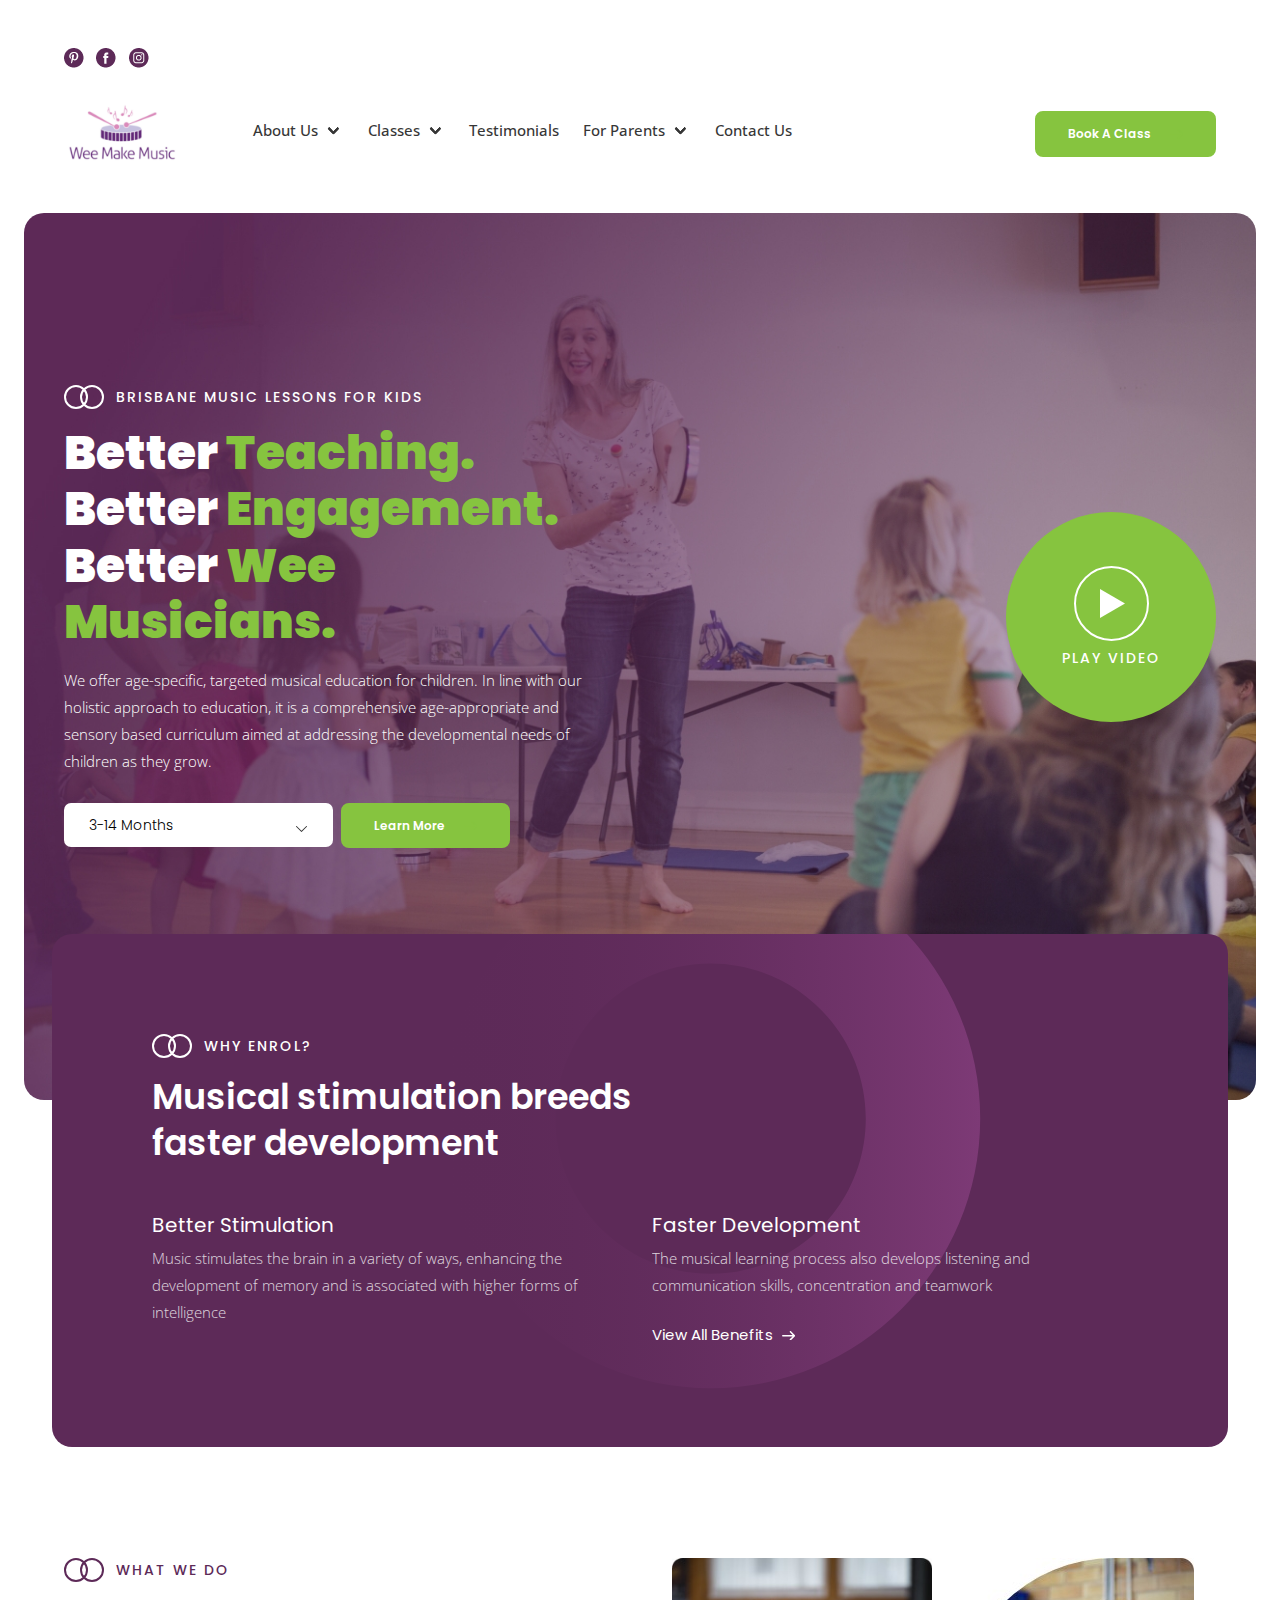
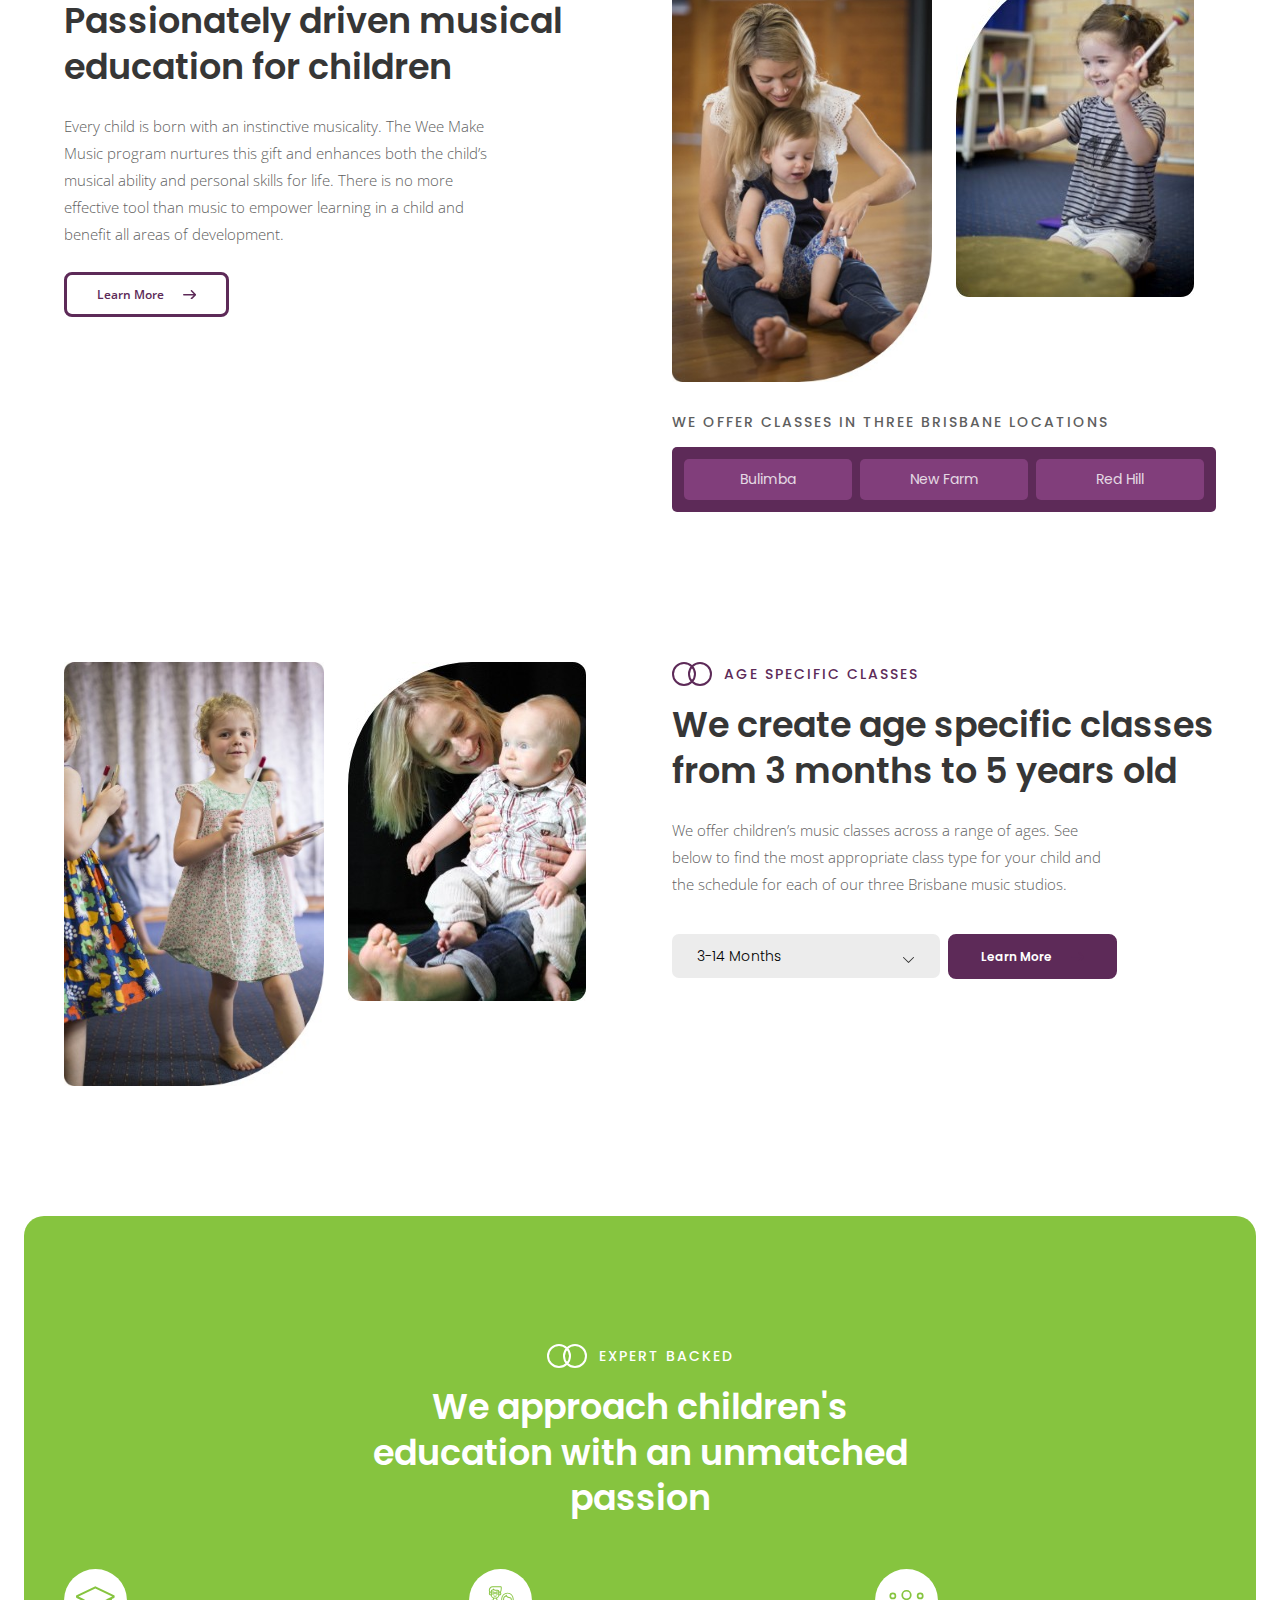
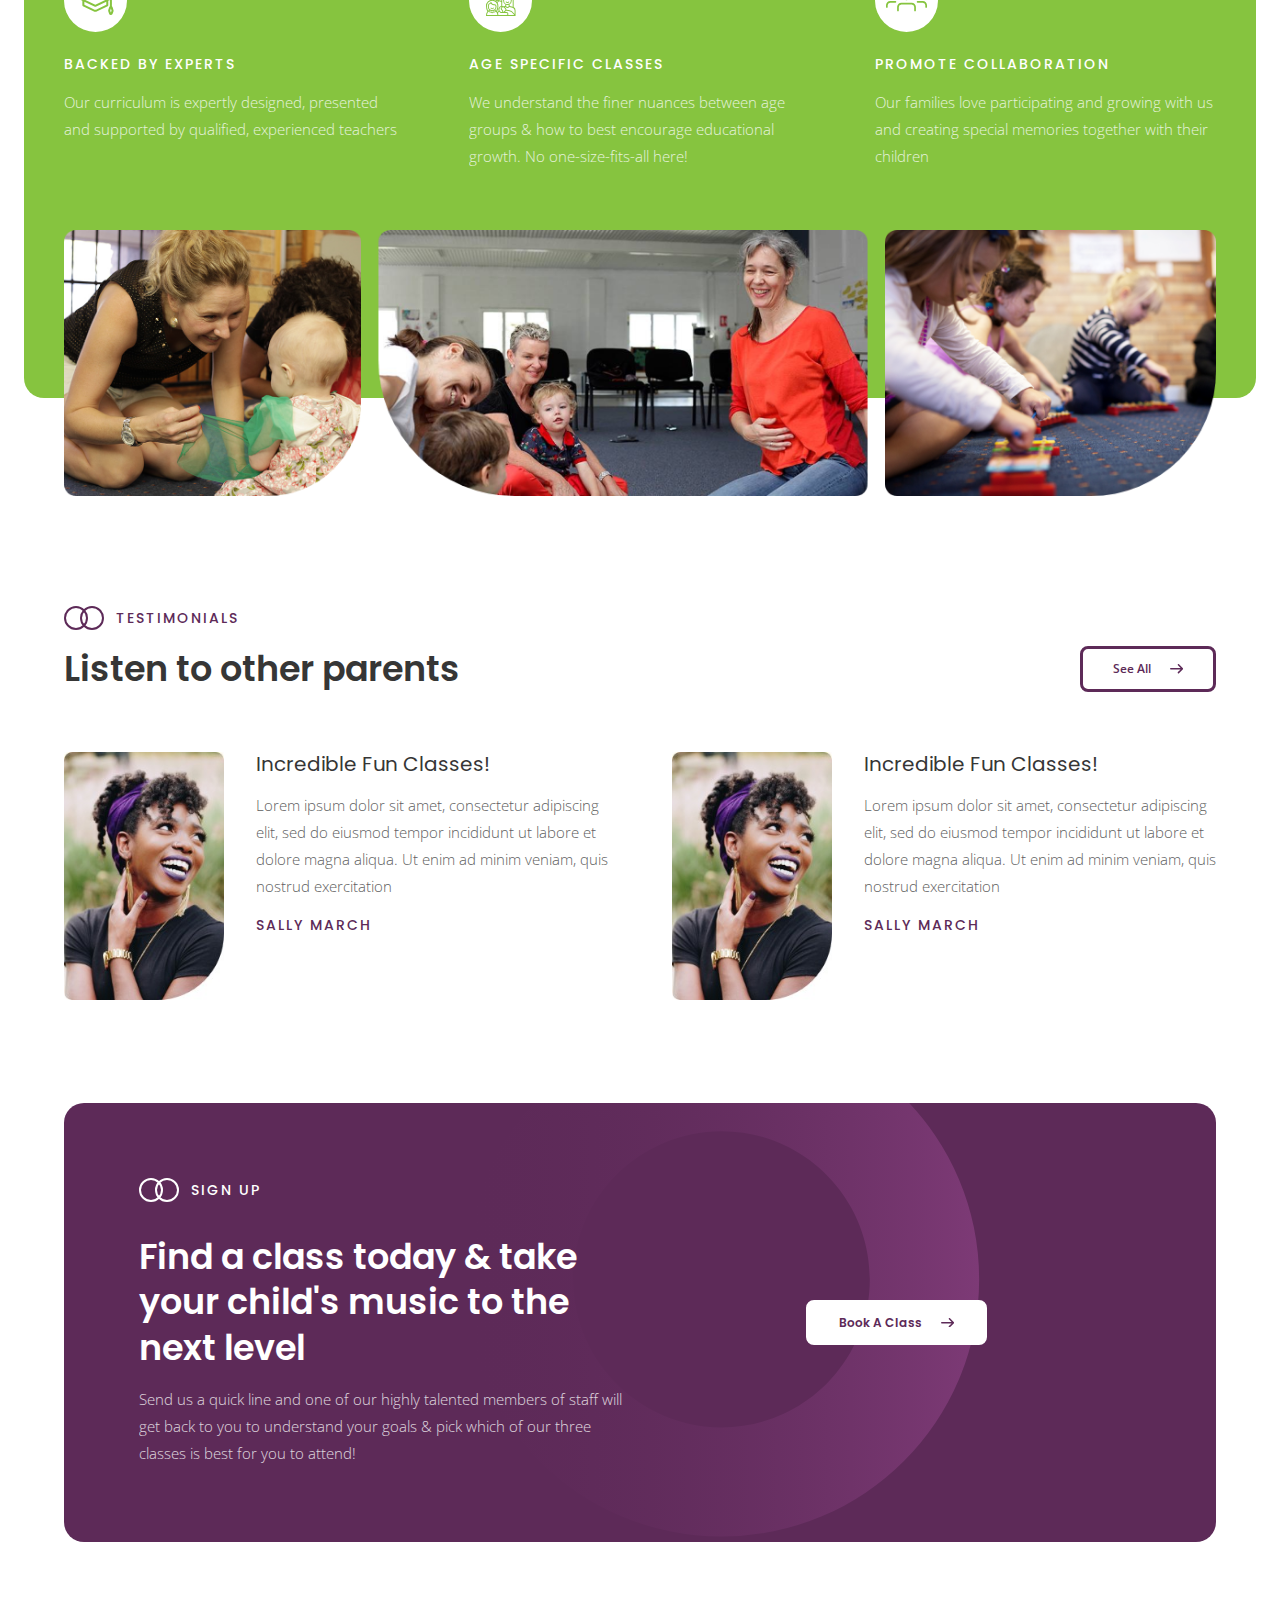
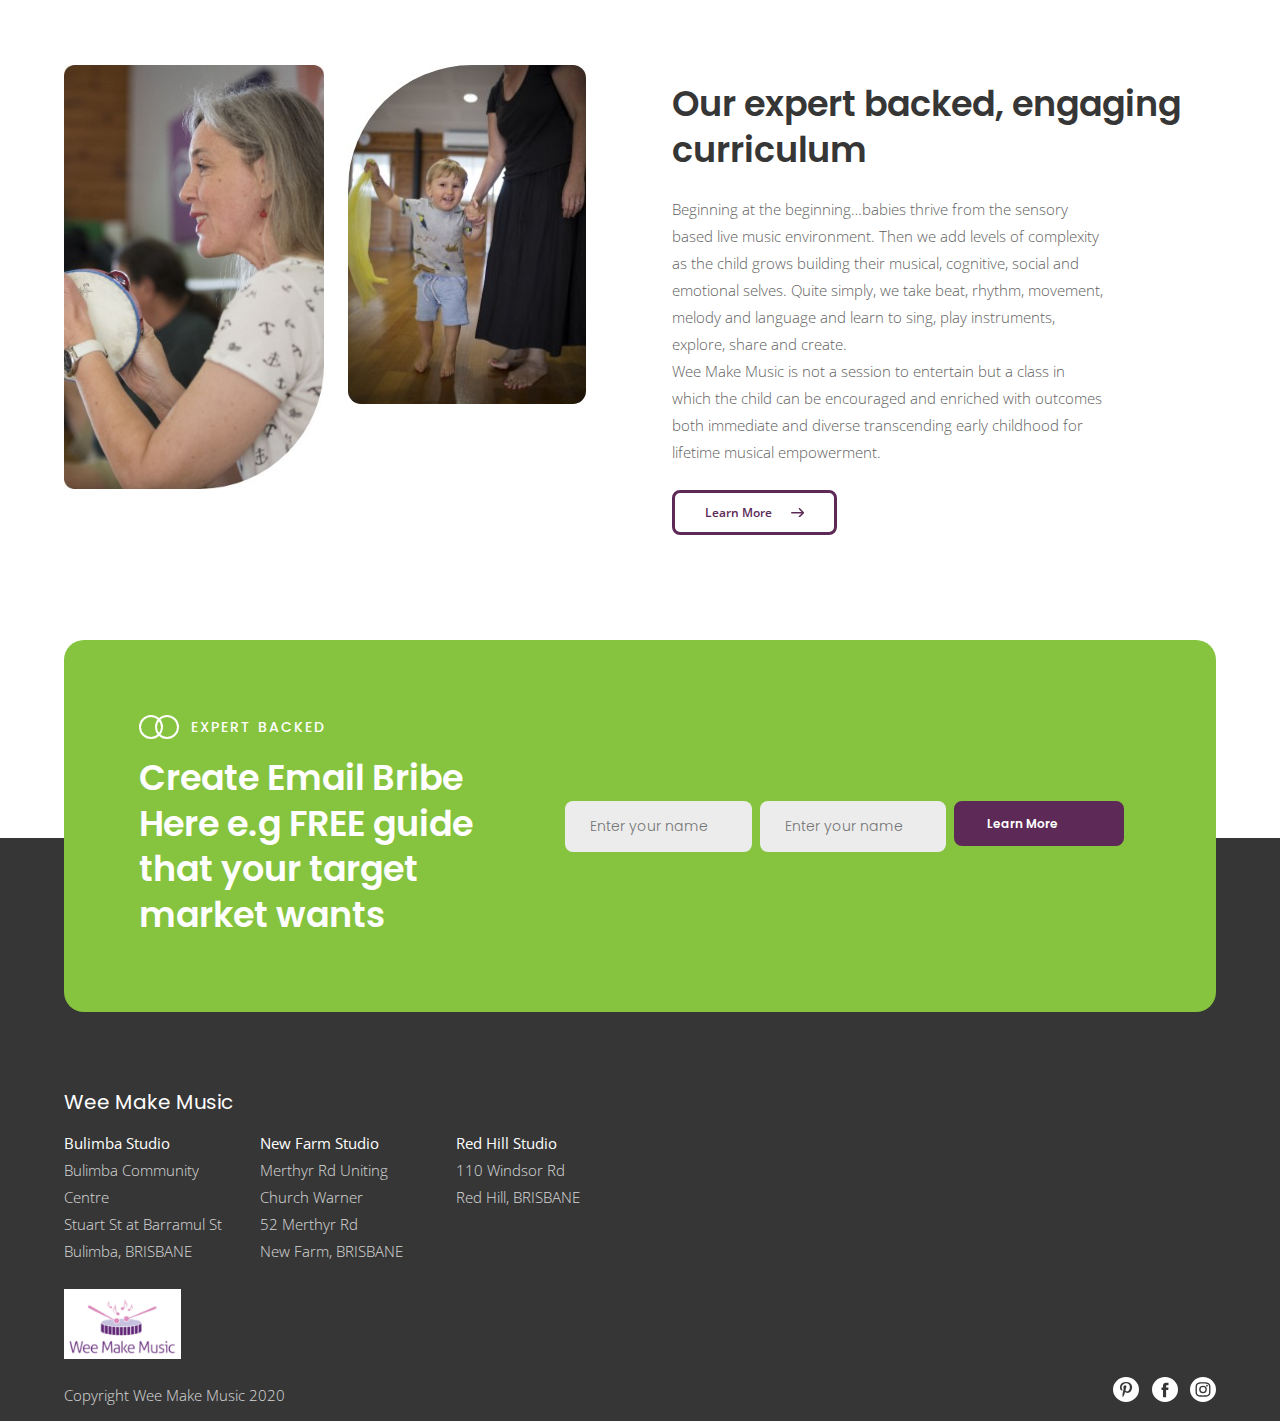
==== commit 804455dc: "faq finished;" ====
--- a/index.html
+++ b/index.html
@@ -492,6 +492,6 @@
 
 
 
-
+<script type="text/javascript" src="js/main.js"></script>
 </body>
 </html>
--- a/css/main.css
+++ b/css/main.css
@@ -462,6 +462,27 @@
   bottom: -145px;
   left: 0; }
 
+.neg-mt-20px {
+  margin-top: -20px; }
+
+.cobalt-pill {
+  position: absolute;
+  top: -22px;
+  left: 0;
+  right: 0;
+  margin-left: auto;
+  margin-right: auto;
+  padding: 11px 49px;
+  background-color: #363636;
+  max-width: 50%; }
+
+.faq-button {
+  box-shadow: 8px 8px 32px 0px #e8eff7;
+  transition: all 0.3s;
+  cursor: pointer; }
+  .faq-button:hover {
+    margin-top: 20px; }
+
 .logo {
   max-height: 100% !important; }
 
@@ -485,6 +506,8 @@
   -webkit-transition: all .3s;
   -moz-transition: all .3s;
   -o-transition: all .3s; }
+.btn-arrow-purple svg path {
+  fill: #5D2A58; }
 .btn-arrow-purple:hover svg path {
   fill: #FFFFFF !important; }
 
@@ -493,6 +516,8 @@
   -webkit-transition: all .3s;
   -moz-transition: all .3s;
   -o-transition: all .3s; }
+.btn-arrow-green svg path {
+  fill: #86C43F; }
 .btn-arrow-green:hover svg path {
   fill: #86C43F !important; }
 
@@ -853,6 +878,9 @@
 .is-300-container {
   max-width: 300px !important; }
 
+.is-200-container {
+  max-width: 200px !important; }
+
 .is-80-container {
   max-width: 95% !important; }
 
@@ -878,6 +906,9 @@
 
 .width-80 {
   width: 80%; }
+
+.width-70 {
+  width: 70%; }
 
 .width-50 {
   width: 50%; }
@@ -925,6 +956,12 @@
 .service-page-1-bg {
   background-image: url(../assets/service-page-1-hero.jpg) !important; }
 
+.our-fees-bg {
+  background-image: url(../assets/fees-hero.jpg) !important; }
+
+.faq-bg {
+  background-image: url(../assets/faq-hero.jpg) !important; }
+
 .play-container {
   border-radius: 50%;
   height: 210px;
@@ -955,14 +992,26 @@
   max-width: 95% !important;
   border-radius: 20px; }
 
+.white-bg {
+  background-color: #FFFFFF; }
+
 .purple-bg {
   background-color: #5D2A58; }
 
+.dark-purple-bg {
+  background-color: #5D2A58; }
+
 .green-bg {
   background-color: #86C43F; }
 
+.dark-green-bg {
+  background-color: #6C9B37; }
+
 .grey-bg {
   background-color: #ECECEC; }
+
+.cobalt-bg {
+  background-color: #363636; }
 
 .purple-light-bg {
   background-color: #813E7B; }
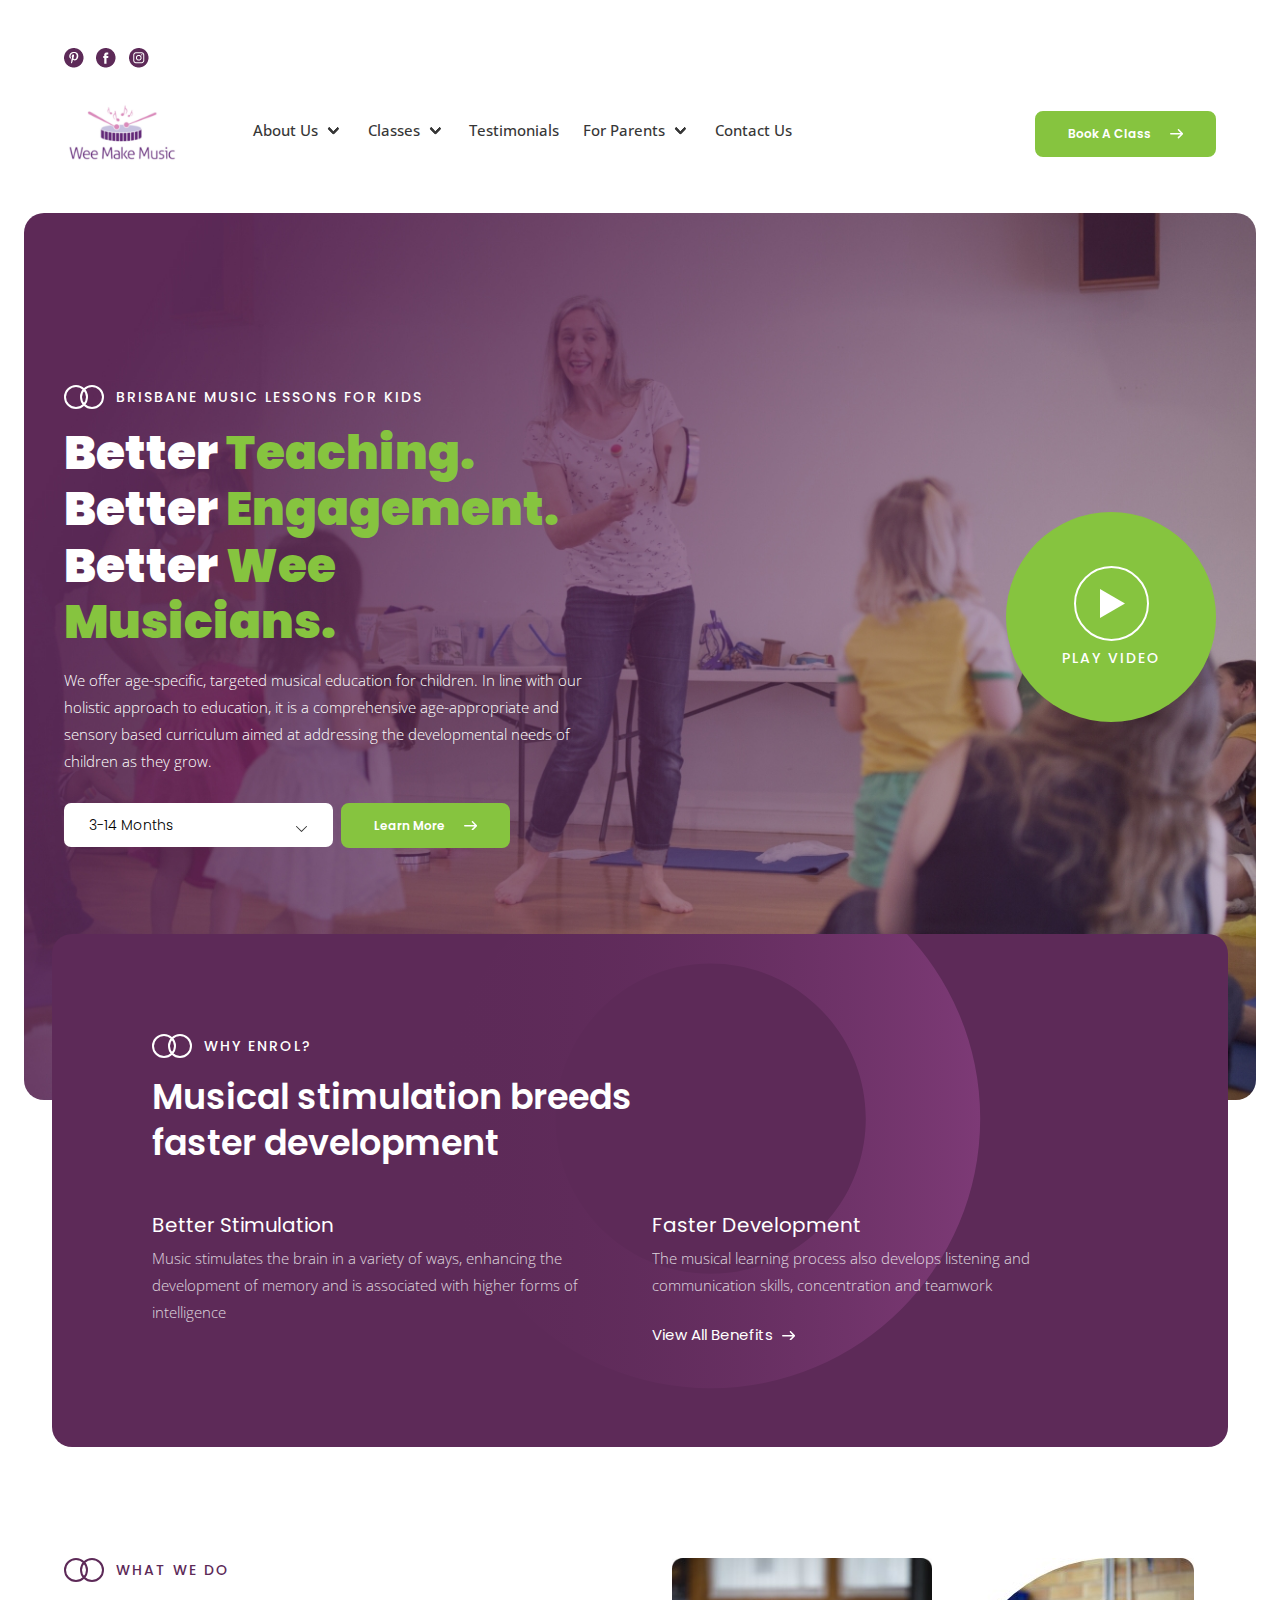
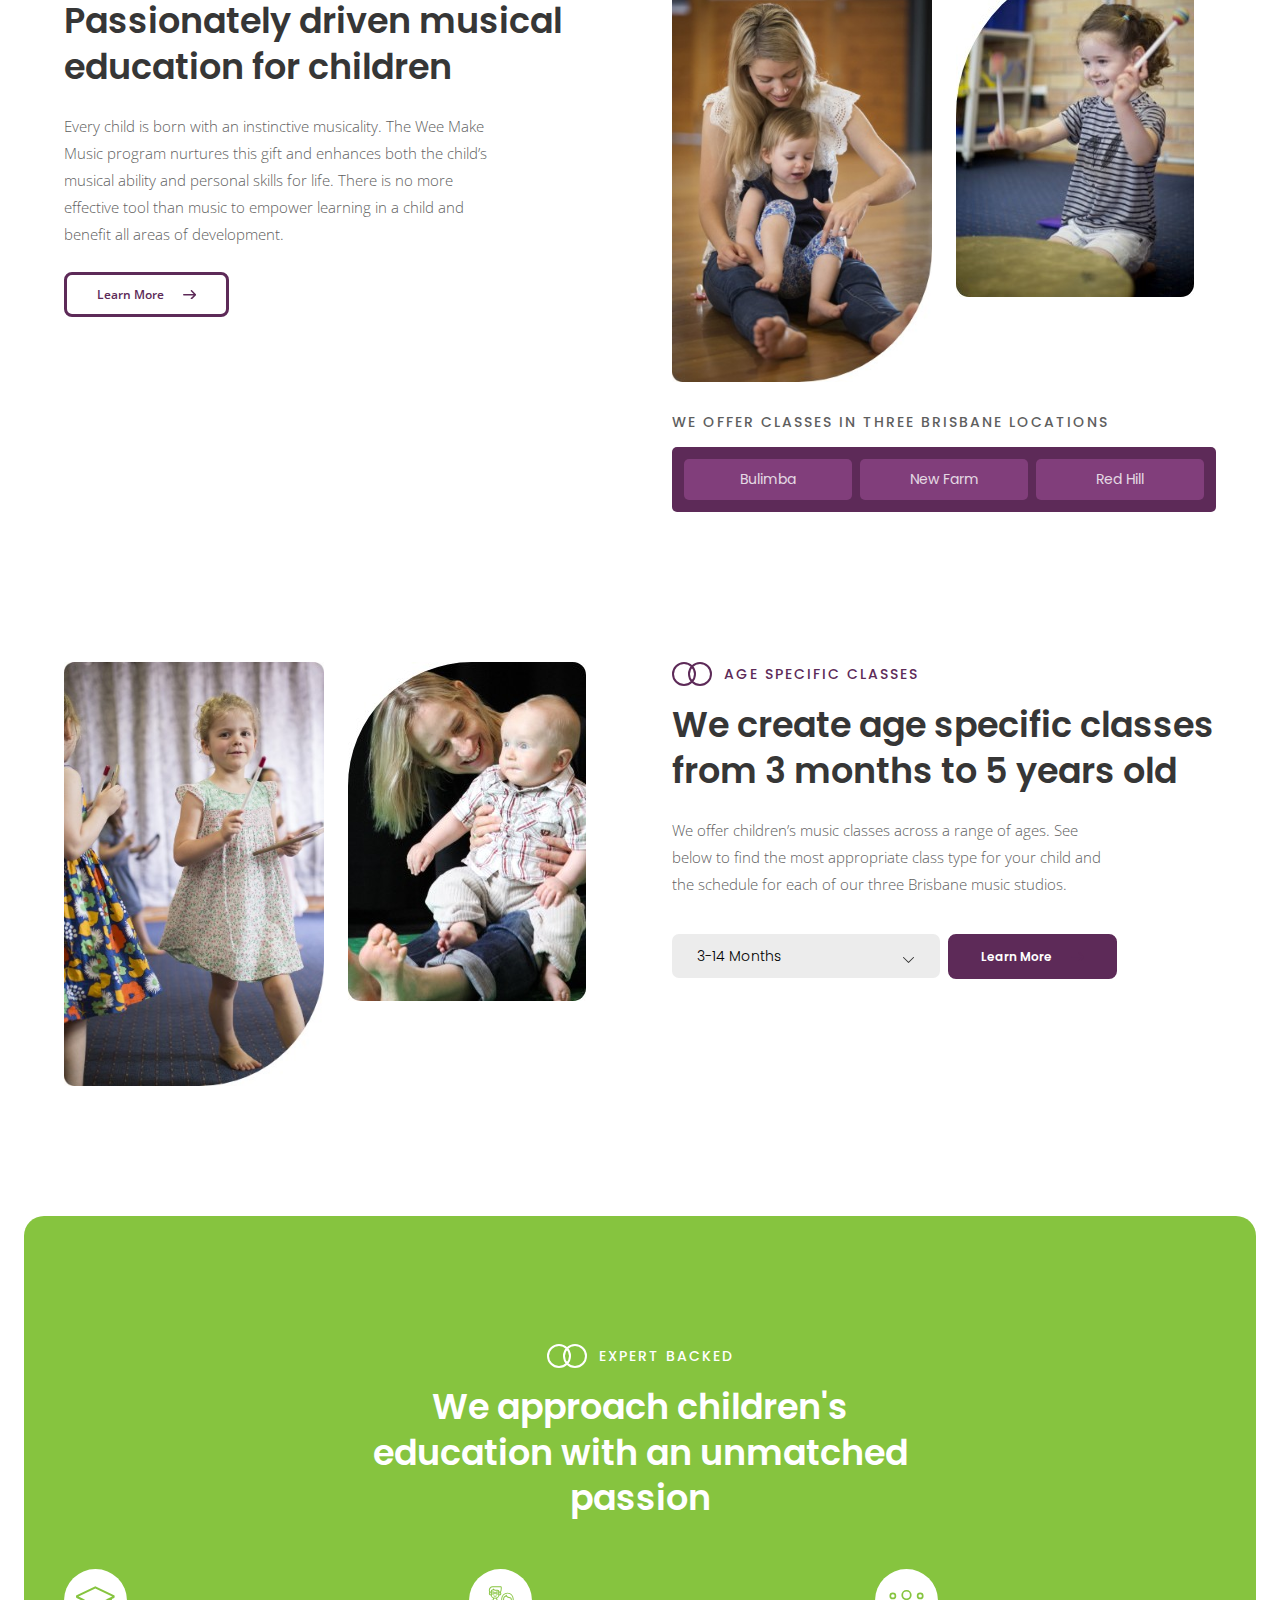
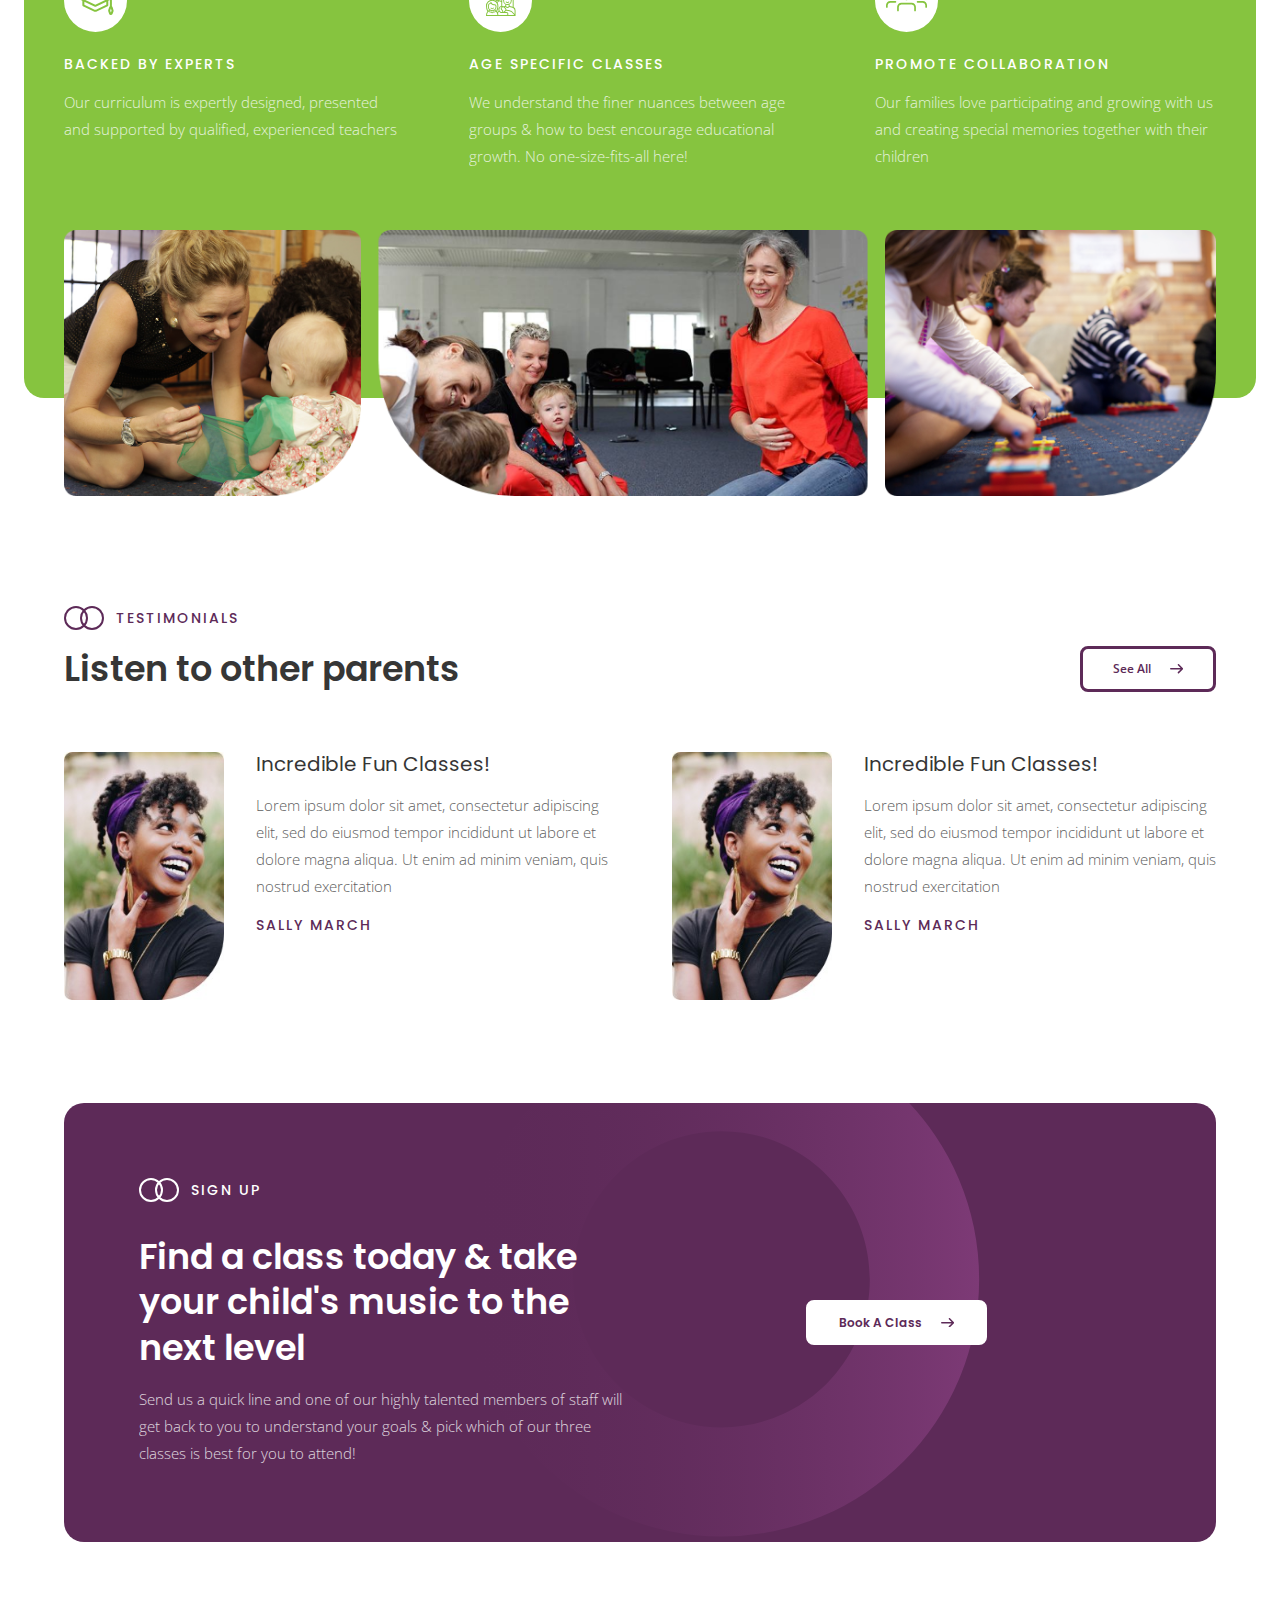
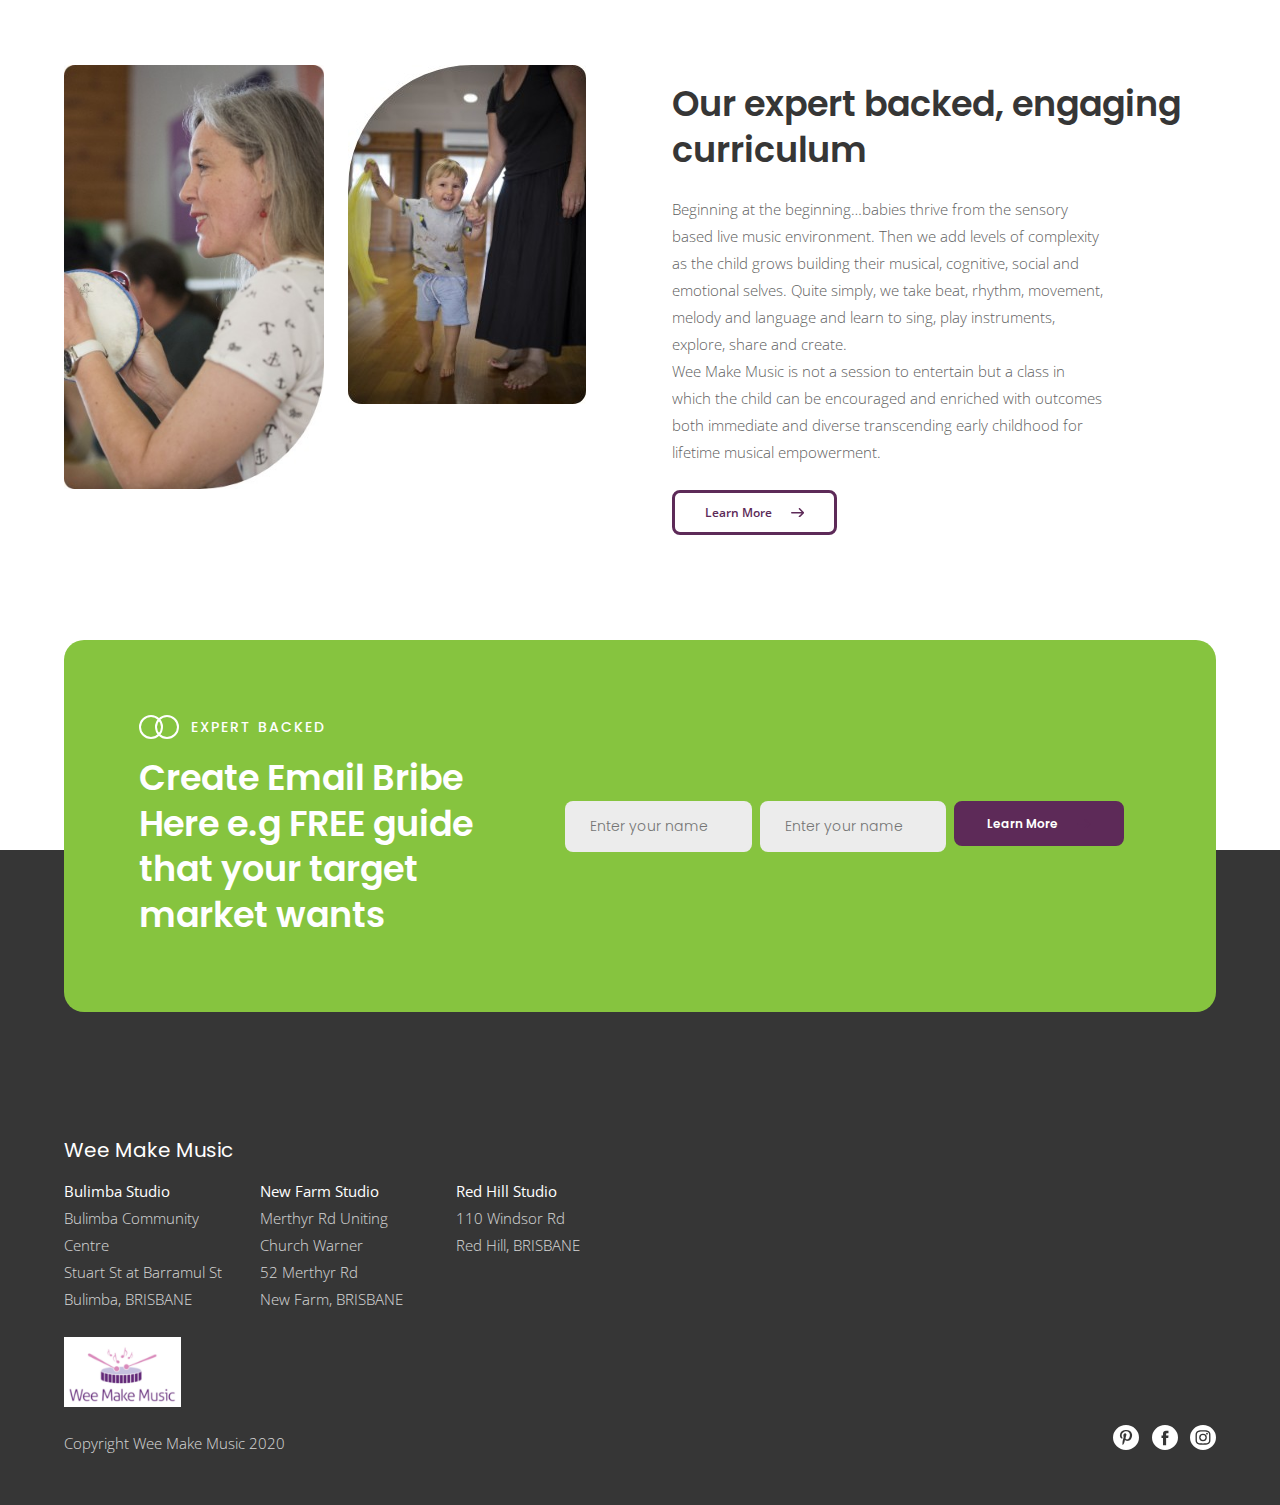
==== commit 4bb0ad71: "mobile rules for index" ====
--- a/index.html
+++ b/index.html
@@ -11,7 +11,7 @@
   <title>Wee Make Music</title>
 </head>
 <body>
-  <section class="section">
+  <section class="section is-small-section-padding-mobile">
     <div class="container">
       <div class="nav-header pb-3">
         <div class="columns">
@@ -132,11 +132,11 @@
   </section>
 
 <main class="is-relative">
-  <section class="section pt-1">
-    <div class="container index-hero-bg">
+  <section class="section pt-1 padding-remove-mobile">
+    <div class="container index-hero-bg pr-reset-mobile pl-reset-mobile">
     <div class="container">
-      <div class="columns pt-10 pb-15">
-        <article class="column pr-6">
+      <div class="columns pt-10 pb-15 pt-reset-mobile pb-reset-mobile">
+        <article class="column pr-6 pr-reset-mobile">
           <div class="is-flex is-flex-center">
             <img src="assets/circle-cross.svg" alt="Two crosses intersected" class="circle-cross-img">
             <h1 class="small-pop-header ml-3 text-white">Brisbane Music Lessons for kids</h1>
@@ -158,16 +158,16 @@
                 <img src="assets/chevron-down.svg" alt="" class="select-icon">
               </article>
               <article class="column">
-                <a href="#" class="btn-primary btn-green box-shadow btn-arrow-green is-inline-block">Learn More <svg xmlns="http://www.w3.org/2000/svg" width="13.202" height="9.418" viewBox="0 0 13.202 9.418" class="ml-4 mt-1px"><path d="M24.856,136.172h0l-3.969-3.95a.76.76,0,0,0-1.072,1.077l2.665,2.652-9.843,0a.76.76,0,0,0,0,1.519l9.843,0-2.665,2.652a.76.76,0,0,0,1.072,1.077l3.969-3.95h0A.76.76,0,0,0,24.856,136.172Z" transform="translate(-11.876 -132)" fill="#fff"/></svg></a>
+                <a href="#" class="btn-primary btn-green box-shadow btn-arrow-green is-inline-block btn-mobile-full-width">Learn More <svg xmlns="http://www.w3.org/2000/svg" width="13.202" height="9.418" viewBox="0 0 13.202 9.418" class="ml-4 mt-1px"><path d="M24.856,136.172h0l-3.969-3.95a.76.76,0,0,0-1.072,1.077l2.665,2.652-9.843,0a.76.76,0,0,0,0,1.519l9.843,0-2.665,2.652a.76.76,0,0,0,1.072,1.077l3.969-3.95h0A.76.76,0,0,0,24.856,136.172Z" transform="translate(-11.876 -132)" fill="#fff"/></svg></a>
               </article>
             </div>
           </form>
         </article>
-        <article class="column is-flex is-flex-end-center">
+        <article class="column is-flex is-flex-end-center is-flex-justify-center-mobile">
           <div class="play-container is-flex is-flex-justify-center is-flex-column">
             <a href="" class="is-flex is-flex-justify-center is-flex-column">
-              <img src="assets/play-img.svg" alt="">
-              <p class="small-pop-header mt-2 text-white opacity-full">PLAY VIDEO</p>
+              <img src="assets/play-img.svg" alt="" class="play-button">
+              <p class="small-pop-header mt-2 text-white opacity-full is-hidden-mobile">PLAY VIDEO</p>
             </a>
           </div>
         </article>
@@ -179,7 +179,7 @@
   <section class="section">
     <div class="container">
       <div class="columns index-overlap-container purple-with-cutout-bg">
-        <div class="is-padding-medium-uniform">
+        <div class="is-padding-medium-uniform padding-reset-mobile">
           <div class="is-flex is-flex-center">
             <img src="assets/circle-cross.svg" alt="Two crosses intersected" class="circle-cross-img">
             <h3 class="small-pop-header ml-3 text-white">Why Enrol?</h3>
@@ -210,11 +210,11 @@
             <h3 class="small-pop-header ml-3 text-purple">WHAT WE DO</h3>
           </div>
           <h4 class="section-header mt-4 mb-5">Passionately driven musical education for children</h4>
-          <p class="width-80 mb-5">Every child is born with an instinctive musicality. The Wee Make Music program nurtures this gift and enhances both the child’s musical ability and personal skills for life. There is no more effective tool than music to empower learning in a child and benefit all areas of development.</p>
-          <a href="#" class="btn-secondary btn-purple-secondary box-shadow btn-arrow-purple is-inline-block">Learn More <svg xmlns="http://www.w3.org/2000/svg" width="13.202" height="9.418" viewBox="0 0 13.202 9.418" class="ml-4 mt-1px"><path d="M24.856,136.172h0l-3.969-3.95a.76.76,0,0,0-1.072,1.077l2.665,2.652-9.843,0a.76.76,0,0,0,0,1.519l9.843,0-2.665,2.652a.76.76,0,0,0,1.072,1.077l3.969-3.95h0A.76.76,0,0,0,24.856,136.172Z" transform="translate(-11.876 -132)" fill="#5d2a58"/></svg></a>
-        </article>
-        <article class="column">
-          <div class="columns is-variable is-3">
+          <p class="width-80 mb-5 width-100-mobile">Every child is born with an instinctive musicality. The Wee Make Music program nurtures this gift and enhances both the child’s musical ability and personal skills for life. There is no more effective tool than music to empower learning in a child and benefit all areas of development.</p>
+          <a href="#" class="btn-secondary btn-purple-secondary box-shadow btn-arrow-purple is-inline-block btn-mobile-full-width">Learn More <svg xmlns="http://www.w3.org/2000/svg" width="13.202" height="9.418" viewBox="0 0 13.202 9.418" class="ml-4 mt-1px"><path d="M24.856,136.172h0l-3.969-3.95a.76.76,0,0,0-1.072,1.077l2.665,2.652-9.843,0a.76.76,0,0,0,0,1.519l9.843,0-2.665,2.652a.76.76,0,0,0,1.072,1.077l3.969-3.95h0A.76.76,0,0,0,24.856,136.172Z" transform="translate(-11.876 -132)" fill="#5d2a58"/></svg></a>
+        </article>
+        <article class="column">
+          <div class="columns is-variable is-3-desktop is-mobile is-2-mobile">
             <article class="column">
               <img src="assets/00036.jpg" alt="A woman holding a child">
             </article>
@@ -226,17 +226,17 @@
             <p class="small-pop-header mb-4">We offer classes in three Brisbane locations</p>
             <div class="purple-bg p-3 br-5">
             <div class="columns is-variable is-1">
-              <article class="column">
+              <article class="column pb-35rem-mobile">
                 <div class="purple-light-bg br-5 p-3 text-center">
                   <p class="text-white pill-text">Bulimba</p>
                 </div>
               </article>
-              <article class="column">
+              <article class="column pt-35rem-mobile pb-35rem-mobile">
                 <div class="purple-light-bg br-5 p-3 text-center">
                   <p class="text-white pill-text">New Farm</p>
                 </div>
               </article>
-              <article class="column">
+              <article class="column pt-35rem-mobile">
                 <div class="purple-light-bg br-5 p-3 text-center">
                   <p class="text-white pill-text">Red Hill</p>
                 </div>
@@ -253,7 +253,7 @@
     <div class="container is-small-container">
       <div class="columns is-variable is-8">
         <article class="column">
-          <div class="columns is-variable is-3">
+          <div class="columns is-variable is-3-desktop is-2-mobile is-mobile">
             <article class="column">
               <img src="assets/00087.jpg" alt="A child playing with a xylophone">
             </article>
@@ -281,7 +281,7 @@
                 <img src="assets/chevron-down.svg" alt="" class="select-icon">
               </article>
               <article class="column">
-                <a href="#" class="btn-primary btn-purple box-shadow btn-arrow-purple is-inline-block">Learn More <svg xmlns="http://www.w3.org/2000/svg" width="13.202" height="9.418" viewBox="0 0 13.202 9.418" class="ml-4 mt-1px"><path d="M24.856,136.172h0l-3.969-3.95a.76.76,0,0,0-1.072,1.077l2.665,2.652-9.843,0a.76.76,0,0,0,0,1.519l9.843,0-2.665,2.652a.76.76,0,0,0,1.072,1.077l3.969-3.95h0A.76.76,0,0,0,24.856,136.172Z" transform="translate(-11.876 -132)" fill="#fff"/></svg></a>
+                <a href="#" class="btn-primary btn-purple box-shadow btn-arrow-purple is-inline-block width-100-mobile">Learn More <svg xmlns="http://www.w3.org/2000/svg" width="13.202" height="9.418" viewBox="0 0 13.202 9.418" class="ml-4 mt-1px"><path d="M24.856,136.172h0l-3.969-3.95a.76.76,0,0,0-1.072,1.077l2.665,2.652-9.843,0a.76.76,0,0,0,0,1.519l9.843,0-2.665,2.652a.76.76,0,0,0,1.072,1.077l3.969-3.95h0A.76.76,0,0,0,24.856,136.172Z" transform="translate(-11.876 -132)" fill="#fff"/></svg></a>
               </article>
             </div>
           </form>
@@ -290,14 +290,14 @@
     </div>
   </section>
 
-  <section class="section">
+  <section class="section section-padding-reset-mobile">
     <div class="container green-wide-bg">
-      <div class="container pt-8 is-small-container">
+      <div class="container pt-8 is-small-container is-small-section-padding-mobile">
         <div class="is-flex is-flex-justify-center pb-4">
           <img src="assets/circle-cross.svg" alt="Two crosses intersected" class="circle-cross-img">
           <h3 class="small-pop-header ml-3 text-white">EXPERT BACKED</h3>
         </div>
-        <h4 class="section-header text-white mb-6 text-center width-50 is-margin-0-auto">We approach children's education with an unmatched passion</h4>
+        <h4 class="section-header text-white mb-6 text-center width-50 width-100-mobile is-margin-0-auto">We approach children's education with an unmatched passion</h4>
         <div class="columns is-variable is-8 mb-6">
           <article class="column">
             <img src="assets/uni-cap.svg" alt="a university cap" class="circle-img">
@@ -315,7 +315,7 @@
             <p class="text-white">Our families love participating and growing with us and creating special memories together with their children</p>
           </article>
         </div>
-        <img src="assets/triple-img.png" alt="Women holding children and playing musical instruments" class="mb-negative-105px">
+        <img src="assets/triple-img.png" alt="Women holding children and playing musical instruments" class="mb-negative-105px mb-negative-65px-mobile">
       </div>
     </div>
   </section>
@@ -331,8 +331,8 @@
           <h4 class="section-header">Listen to other parents</h4>
         </article>
         <article class="column is-flex is-flex-end-bottom">
-          <div>
-            <a href="#" class="btn-secondary btn-purple-secondary box-shadow btn-arrow-purple is-inline-block">See All <svg xmlns="http://www.w3.org/2000/svg" width="13.202" height="9.418" viewBox="0 0 13.202 9.418" class="ml-4 mt-1px"><path d="M24.856,136.172h0l-3.969-3.95a.76.76,0,0,0-1.072,1.077l2.665,2.652-9.843,0a.76.76,0,0,0,0,1.519l9.843,0-2.665,2.652a.76.76,0,0,0,1.072,1.077l3.969-3.95h0A.76.76,0,0,0,24.856,136.172Z" transform="translate(-11.876 -132)" fill="#5d2a58"/></svg></a>
+          <div class="width-100-mobile">
+            <a href="#" class="btn-secondary btn-purple-secondary box-shadow btn-arrow-purple is-inline-block btn-mobile-full-width">See All <svg xmlns="http://www.w3.org/2000/svg" width="13.202" height="9.418" viewBox="0 0 13.202 9.418" class="ml-4 mt-1px"><path d="M24.856,136.172h0l-3.969-3.95a.76.76,0,0,0-1.072,1.077l2.665,2.652-9.843,0a.76.76,0,0,0,0,1.519l9.843,0-2.665,2.652a.76.76,0,0,0,1.072,1.077l3.969-3.95h0A.76.76,0,0,0,24.856,136.172Z" transform="translate(-11.876 -132)" fill="#5d2a58"/></svg></a>
           </div>
         </article>
       </div>
@@ -340,7 +340,7 @@
     <div class="container is-small-container">
       <div class="columns is-variable is-8">
         <article class="column">
-          <div class="columns is-variable is-4">
+          <div class="columns is-variable is-4 is-mobile">
             <article class="column is-one-third">
               <img src="assets/test-1.jpg" alt="A woman smiling">
             </article>
@@ -352,7 +352,7 @@
           </div>
         </article>
         <article class="column">
-          <div class="columns is-variable is-4">
+          <div class="columns is-variable is-4 is-mobile">
             <article class="column is-one-third">
               <img src="assets/test-1.jpg" alt="A woman smiling">
             </article>
@@ -369,7 +369,7 @@
 
   <section class="section">
     <div class="container purple-with-cutout-bg is-small-container">
-      <div class="padding-uniform is-padding-75px">
+      <div class="padding-uniform is-padding-75px padding-reset-mobile">
         <div class="columns">
           <article class="column">
             <div class="is-flex is-flex-center pb-4">
@@ -380,8 +380,8 @@
             <p class="text-white">Send us a quick line and one of our highly talented members of staff will get back to you to understand your goals & pick which of our three classes is best for you to attend!</p>
           </article>
           <article class="column is-flex is-flex-justify-center">
-            <div>
-              <a href="#" class="btn-primary btn-white-p box-shadow btn-arrow-purple is-inline-block">Book A Class <svg xmlns="http://www.w3.org/2000/svg" width="13.202" height="9.418" viewBox="0 0 13.202 9.418" class="ml-4 mt-1px"><path d="M24.856,136.172h0l-3.969-3.95a.76.76,0,0,0-1.072,1.077l2.665,2.652-9.843,0a.76.76,0,0,0,0,1.519l9.843,0-2.665,2.652a.76.76,0,0,0,1.072,1.077l3.969-3.95h0A.76.76,0,0,0,24.856,136.172Z" transform="translate(-11.876 -132)" fill="#5d2a58"/></svg></a>
+            <div class="width-100-mobile">
+              <a href="#" class="btn-primary btn-white-p box-shadow btn-arrow-purple is-inline-block btn-mobile-full-width">Book A Class <svg xmlns="http://www.w3.org/2000/svg" width="13.202" height="9.418" viewBox="0 0 13.202 9.418" class="ml-4 mt-1px"><path d="M24.856,136.172h0l-3.969-3.95a.76.76,0,0,0-1.072,1.077l2.665,2.652-9.843,0a.76.76,0,0,0,0,1.519l9.843,0-2.665,2.652a.76.76,0,0,0,1.072,1.077l3.969-3.95h0A.76.76,0,0,0,24.856,136.172Z" transform="translate(-11.876 -132)" fill="#5d2a58"/></svg></a>
             </div>
           </article>
         </div>
@@ -390,10 +390,10 @@
   </section>
 
   <section class="section is-padding-large">
-    <div class="container is-small-container pb-15">
+    <div class="container is-small-container pb-15 pb-25rem-mobile">
       <div class="columns is-variable is-8">
         <article class="column">
-          <div class="columns is-variable is-3">
+          <div class="columns is-variable is-3-desktop is-mobile is-2-mobile">
             <article class="column">
               <img src="assets/00040.jpg" alt="A woman playing the tambourine">
             </article>
@@ -406,15 +406,15 @@
           <h4 class="section-header mt-4 mb-5">Our expert backed, engaging curriculum</h4>
           <p class="width-80 ">Beginning at the beginning…babies thrive from the sensory based live music environment. Then we add levels of complexity as the child grows building their musical, cognitive, social and emotional selves. Quite simply, we take beat, rhythm, movement, melody and language and learn to sing, play instruments, explore, share and create.</p>
           <p class="width-80 mb-5">Wee Make Music is not a session to entertain but a class in which the child can be encouraged and enriched with outcomes both immediate and diverse transcending early childhood for lifetime musical empowerment.</p>
-          <a href="#" class="btn-secondary btn-purple-secondary box-shadow btn-arrow-purple is-inline-block">Learn More <svg xmlns="http://www.w3.org/2000/svg" width="13.202" height="9.418" viewBox="0 0 13.202 9.418" class="ml-4 mt-1px"><path d="M24.856,136.172h0l-3.969-3.95a.76.76,0,0,0-1.072,1.077l2.665,2.652-9.843,0a.76.76,0,0,0,0,1.519l9.843,0-2.665,2.652a.76.76,0,0,0,1.072,1.077l3.969-3.95h0A.76.76,0,0,0,24.856,136.172Z" transform="translate(-11.876 -132)" fill="#5d2a58"/></svg></a>
-        </article>
-      </div>
-    </div>
-  </section>
-
-  <section class="overlap-container">
+          <a href="#" class="btn-secondary btn-purple-secondary box-shadow btn-arrow-purple is-inline-block btn-mobile-full-width">Learn More <svg xmlns="http://www.w3.org/2000/svg" width="13.202" height="9.418" viewBox="0 0 13.202 9.418" class="ml-4 mt-1px"><path d="M24.856,136.172h0l-3.969-3.95a.76.76,0,0,0-1.072,1.077l2.665,2.652-9.843,0a.76.76,0,0,0,0,1.519l9.843,0-2.665,2.652a.76.76,0,0,0,1.072,1.077l3.969-3.95h0A.76.76,0,0,0,24.856,136.172Z" transform="translate(-11.876 -132)" fill="#5d2a58"/></svg></a>
+        </article>
+      </div>
+    </div>
+  </section>
+
+  <section class="overlap-container section-padding-reset-mobile">
     <div class="container br-20 green-bg">
-      <div class="is-padding-75px">
+      <div class="is-padding-75px padding-reset-mobile">
         <div class="columns is-variable is-8">
           <article class="column">
             <div class="is-flex is-flex-center pb-4">
@@ -444,7 +444,7 @@
   </section>
 </main>
 
-  <footer>
+  <footer class="section">
     <div class="container">
       <div class="columns pt-15">
         <article class="column">
--- a/css/main.css
+++ b/css/main.css
@@ -48,7 +48,11 @@
 
   .columns.is-reversed-mobile {
     flex-direction: column-reverse;
-    display: flex; } }
+    display: flex; }
+
+  .is-flex-justify-center-mobile {
+    justify-content: center;
+    align-items: center; } }
 p, .p {
   font-family: "Open Sans", sans-serif;
   font-size: 15px;
@@ -337,9 +341,15 @@
   .margin-remove-mobile {
     margin: 0 !important; }
 
+  .mb-negative-65px-mobile {
+    margin-bottom: -65px !important; }
+
   .pr-remove-mobile {
     padding-right: 0 !important; }
 
+  .padding-reset-mobile {
+    padding: 1.5rem !important; }
+
   .pr-reset-mobile {
     padding-right: 0.75rem !important; }
 
@@ -349,6 +359,12 @@
   .pt-reset-mobile {
     padding-top: 0.75rem !important; }
 
+  .pb-reset-mobile {
+    padding-bottom: 0.75rem !important; }
+
+  .section-padding-reset-mobile {
+    padding: 3rem 1rem !important; }
+
   .is-small-section-padding-mobile {
     padding: 20px 1.5rem 20px 1.5rem !important; }
 
@@ -393,6 +409,9 @@
 
   .pl-150-px {
     padding-left: 10px; }
+
+  .pb-25rem-mobile {
+    padding-bottom: 25rem !important; }
 
   .is-padding-small {
     padding: 15px 1rem !important; } }
@@ -483,6 +502,30 @@
   .faq-button:hover {
     margin-top: 20px; }
 
+.gmap-card {
+  box-shadow: 8px 8px 32px 0px #e8eff7;
+  padding: 20px;
+  border-radius: 13px; }
+  .gmap-card div {
+    border-radius: 8px 8px 8px 88px;
+    margin-top: -40px;
+    overflow: hidden;
+    padding-bottom: 56.25%;
+    position: relative;
+    height: 0; }
+    .gmap-card div iframe {
+      left: 0;
+      top: 0;
+      height: 100%;
+      width: 100%;
+      position: absolute; }
+
+@media screen and (max-width: 768px) {
+  .pt-35rem-mobile {
+    padding-top: .35rem !important; }
+
+  .pb-35rem-mobile {
+    padding-bottom: .35rem !important; } }
 .logo {
   max-height: 100% !important; }
 
@@ -516,11 +559,12 @@
   -webkit-transition: all .3s;
   -moz-transition: all .3s;
   -o-transition: all .3s; }
-.btn-arrow-green svg path {
-  fill: #86C43F; }
 .btn-arrow-green:hover svg path {
   fill: #86C43F !important; }
 
+@media screen and (max-width: 768px) {
+  .play-button {
+    max-width: 50%; } }
 .navbar {
   background-color: transparent !important; }
 
@@ -686,12 +730,12 @@
 
 .btn-white-secondary {
   border: 3px solid #FFFFFF;
-  background-color: #FFFFFF;
-  color: #363636; }
+  background-color: transparent;
+  color: #FFFFFF; }
   .btn-white-secondary:hover {
-    background-color: #363636;
-    border: 3px solid #363636;
-    color: #FFFFFF; }
+    background-color: #FFFFFF;
+    border: 3px solid #FFFFFF;
+    color: #86C43F; }
 
 .btn-bronze-secondary-no-pad {
   border: 3px solid #ECECEC;
@@ -913,6 +957,9 @@
 .width-50 {
   width: 50%; }
 
+.height-100 {
+  height: 100%; }
+
 .dropdown-faq-container {
   border-bottom: 2px solid #363636;
   padding: 10px 0;
@@ -962,6 +1009,21 @@
 .faq-bg {
   background-image: url(../assets/faq-hero.jpg) !important; }
 
+.blog-bg {
+  background-image: url(../assets/blog-hero.jpg) !important; }
+
+.concert-bg {
+  background-image: url(../assets/concert-hero.jpg) !important; }
+
+.contact-bg {
+  background-image: url(../assets/contact-hero.jpg) !important; }
+
+.timetable-bg {
+  background-image: url(../assets/schedule-hero.jpg) !important; }
+
+.testimonials-bg {
+  background-image: url(../assets/testimonials-hero.jpg) !important; }
+
 .play-container {
   border-radius: 50%;
   height: 210px;
@@ -1022,5 +1084,21 @@
 @media screen and (max-width: 1675px) {
   .index-hero-bg, .green-wide-bg {
     max-width: 100% !important; } }
+@media screen and (max-width: 768px) {
+  .index-hero-bg {
+    background-image: url(../assets/index-hero-mobile.jpg);
+    background-position: center top;
+    background-repeat: no-repeat;
+    background-size: cover;
+    max-width: 100% !important;
+    border-radius: 0%; }
+
+  .play-container {
+    border-radius: 50%;
+    height: 80px;
+    width: 80px; }
+
+  .index-overlap-container {
+    margin-top: 0; } }
 
 /*# sourceMappingURL=main.css.map */
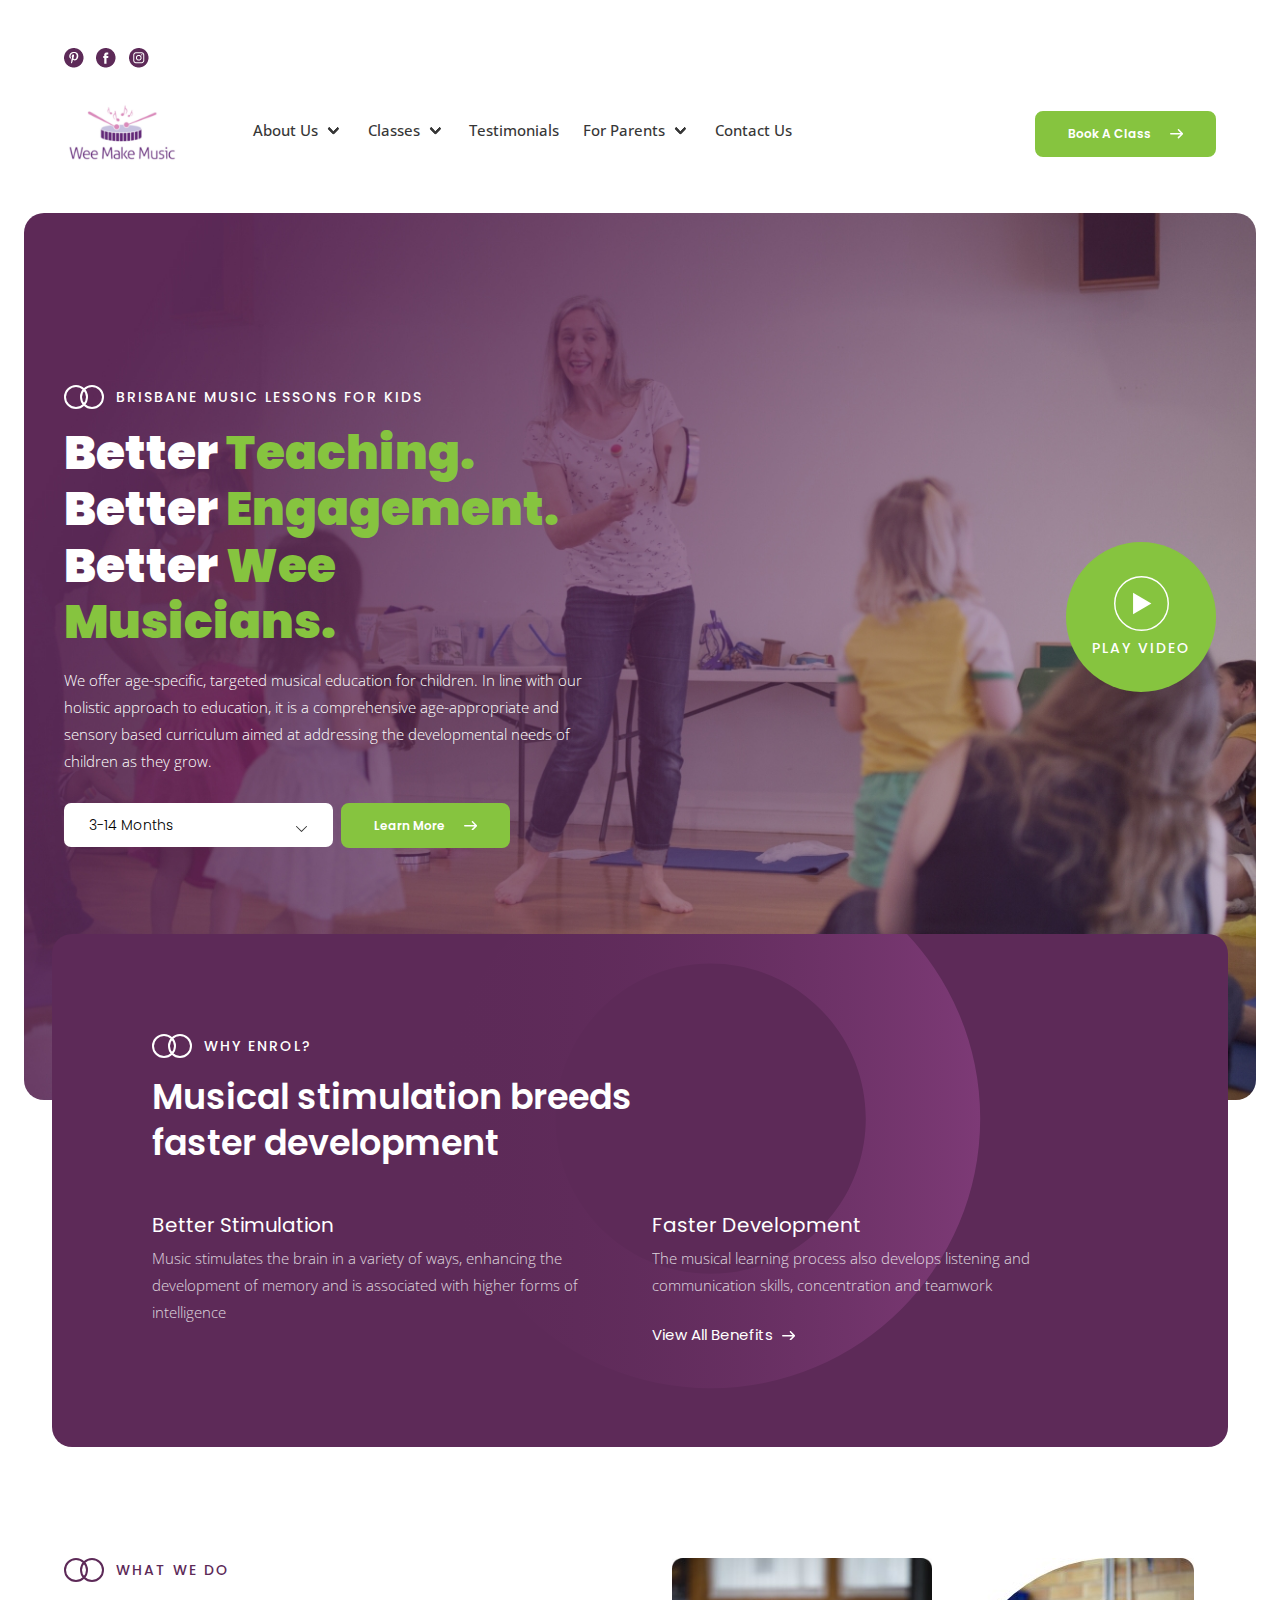
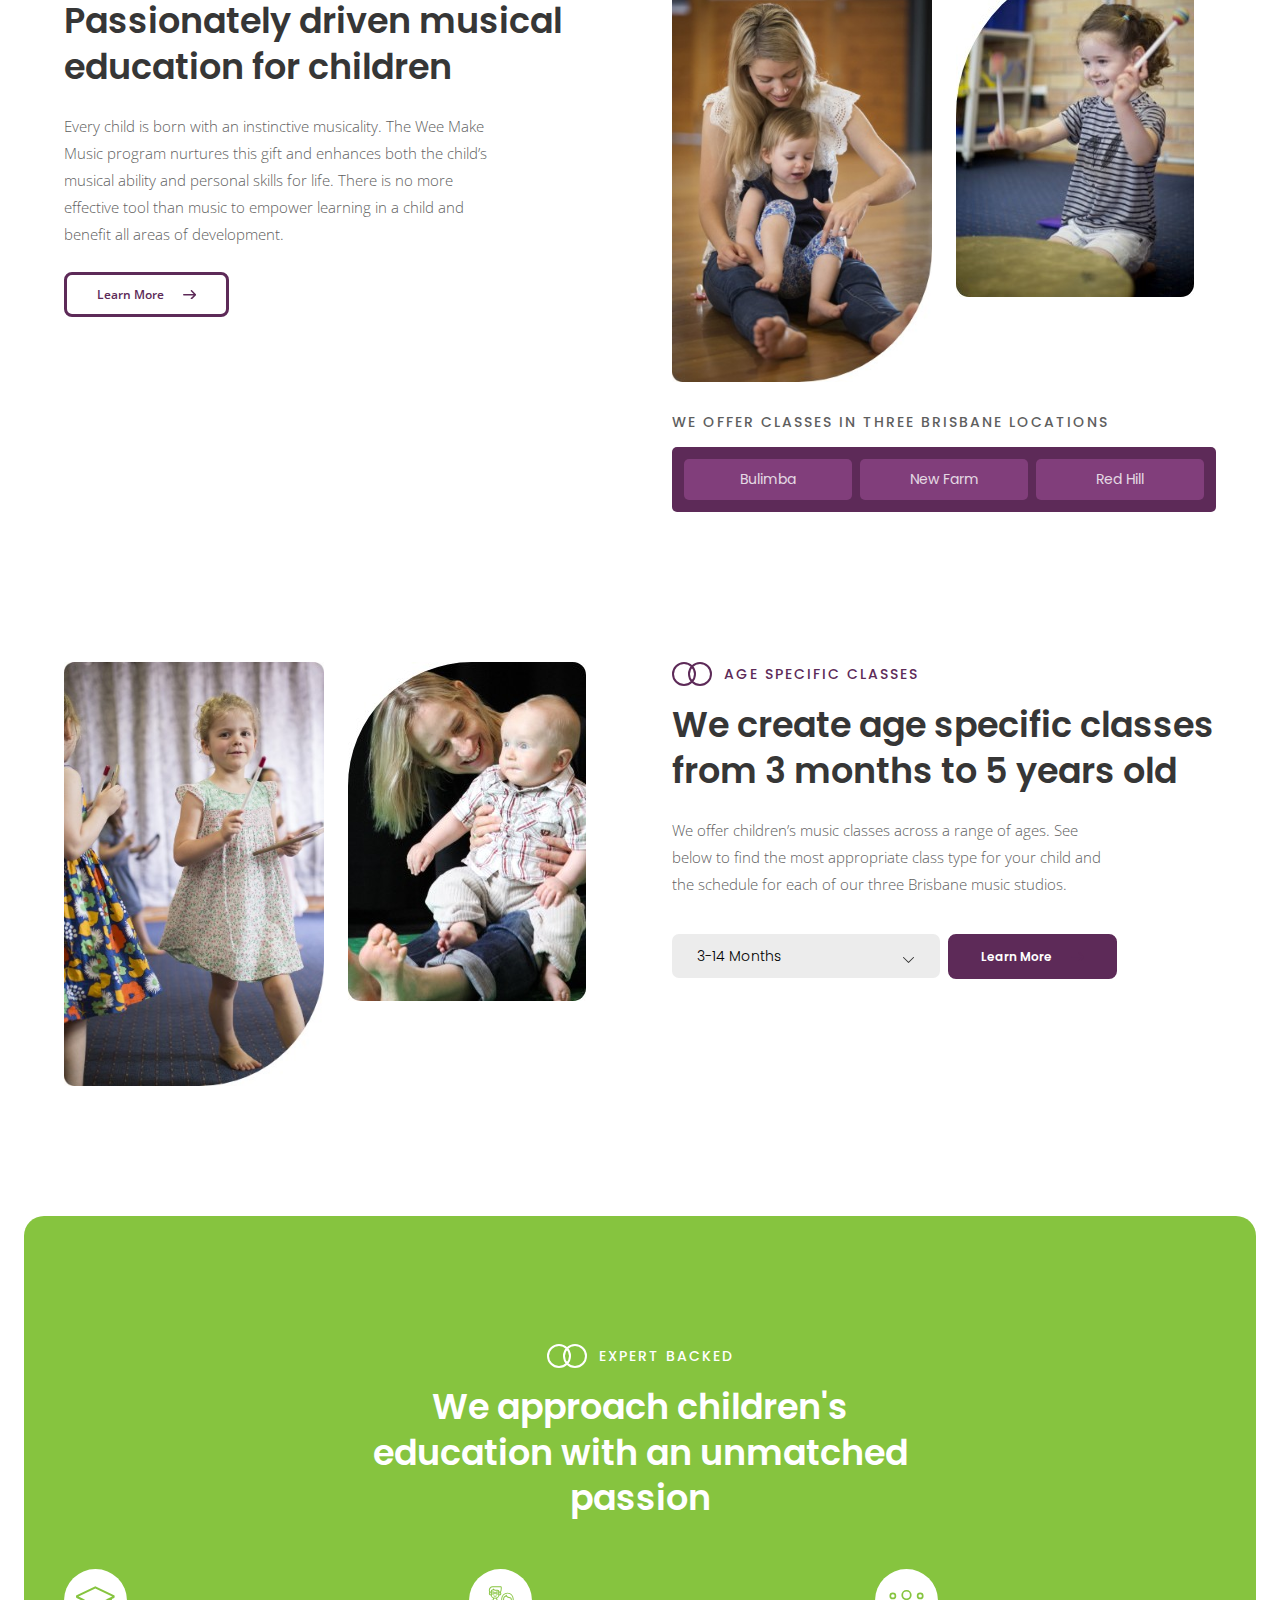
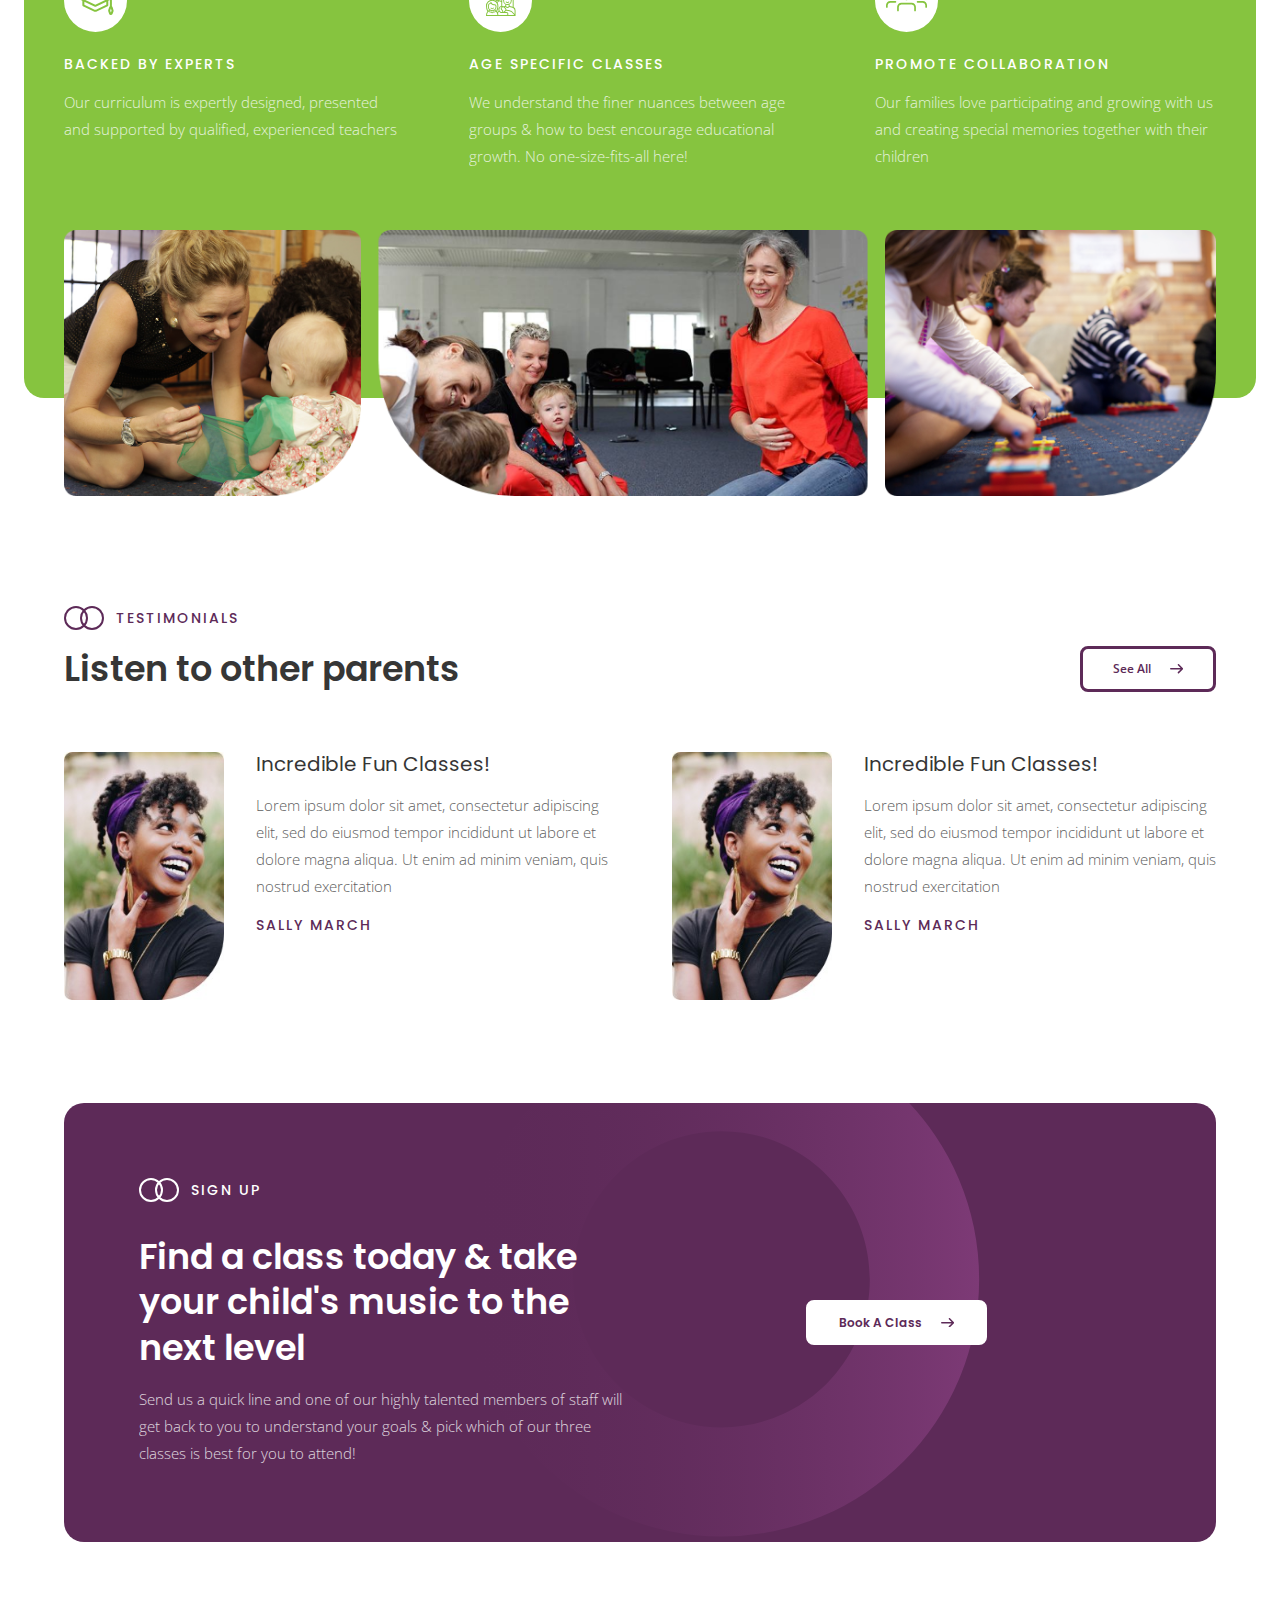
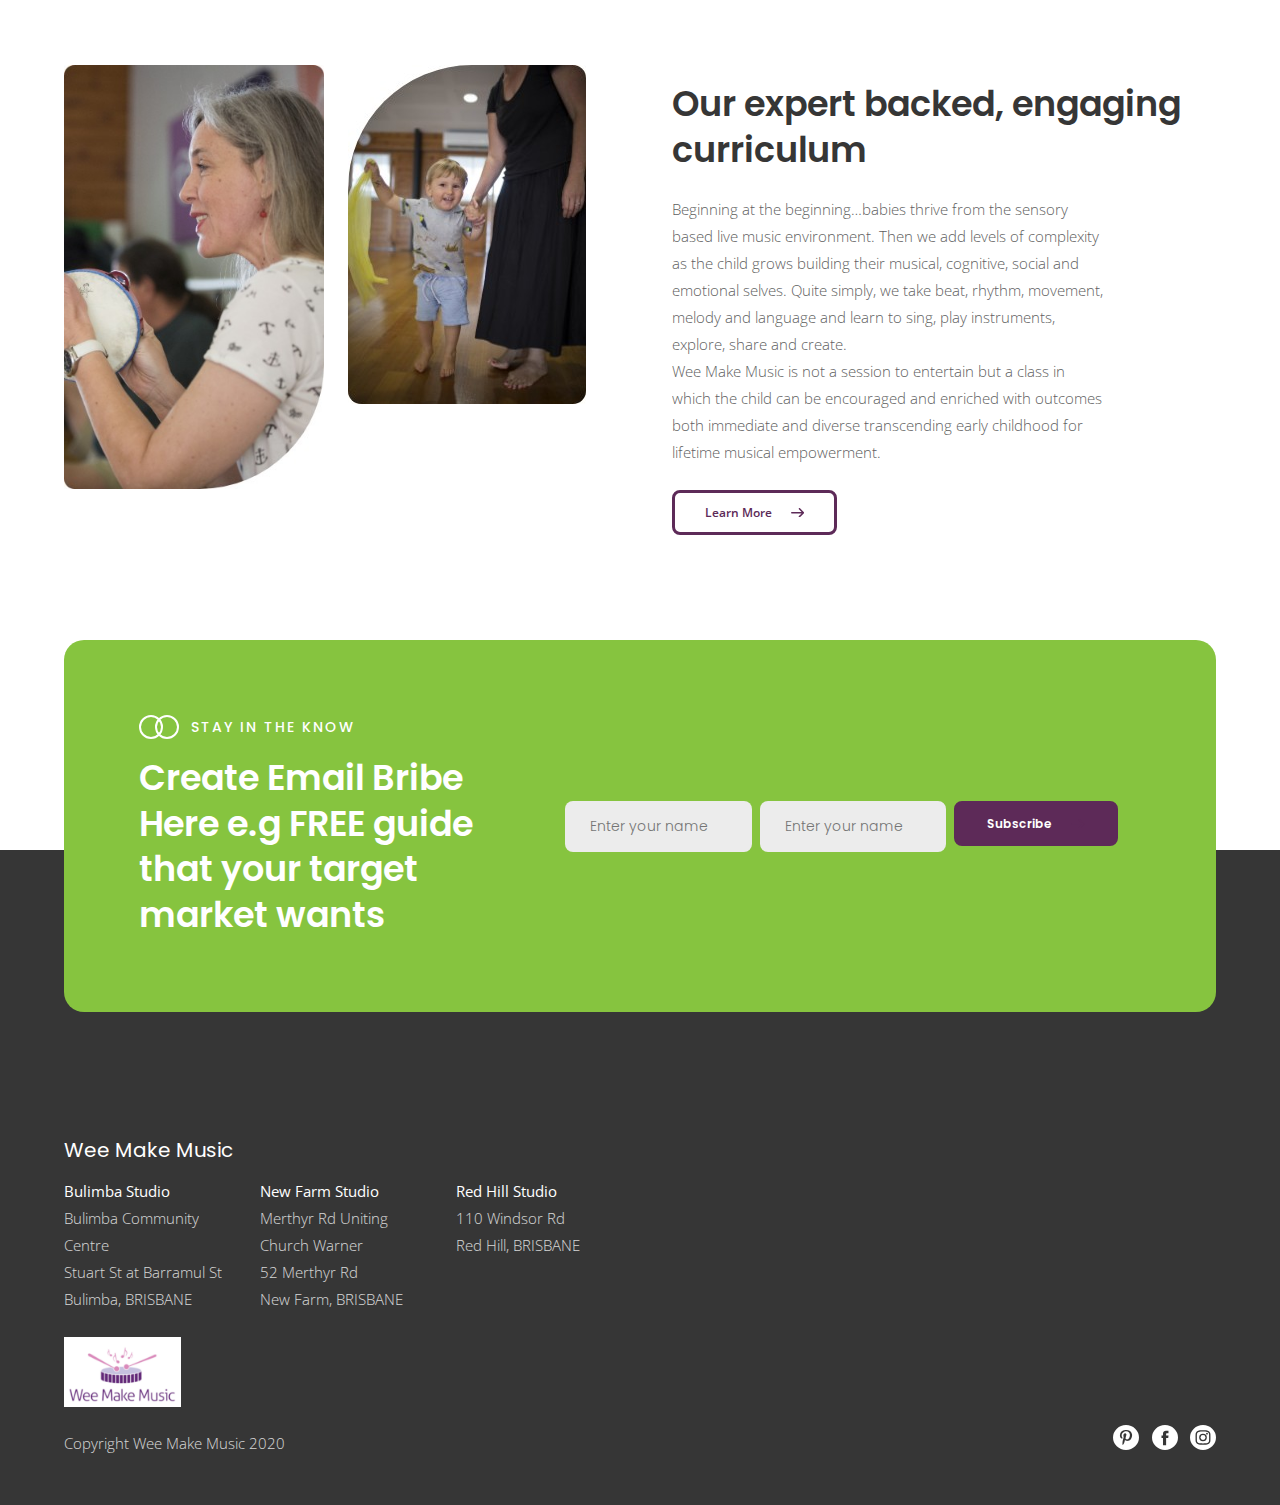
==== commit f3ba23aa: "end of day" ====
--- a/index.html
+++ b/index.html
@@ -45,50 +45,50 @@
       <div id="navbarBasicExample" class="navbar-menu is-small-section-padding-mobile">
         <div class="navbar-start pl-6 padding-remove-mobile">
           <div class="navbar-item has-dropdown is-hoverable">
-            <a class="navbar-link nav-link" onclick="showHideDropdown()">
+            <a href="#" class="navbar-link nav-link" onclick="showHideDropdown()">
               About Us
             </a>
 
             <div class="navbar-dropdown" id="navbarDropdown">
-              <a href="gym-cleaning.html" class="navbar-item nav-link-sub">
-                Gym Cleaning
+              <a href="about.html" class="navbar-item nav-link-sub">
+                About Us
+              </a>
+              <a href="our-curriculum.html" class="navbar-item nav-link-sub">
+                Our Curriculum
+              </a>
+              <a href="our-fees.html" class="navbar-item nav-link-sub">
+                Our Fees
+              </a>
+              <a href="timetables.html" class="navbar-item nav-link-sub">
+                Timetables
+              </a>
+            </div>
+          </div>
+
+
+          <div class="navbar-item has-dropdown is-hoverable">
+            <a href="#" class="navbar-link nav-link" onclick="showHideDropdown()">
+              Classes
+            </a>
+
+            <div class="navbar-dropdown" id="navbarDropdown">
+              <a href="service-page.html" class="navbar-item nav-link-sub">
+                3-14 Months
               </a>
               <a class="navbar-item nav-link-sub">
-                Childcare Cleaning
+                Class 2
               </a>
               <a class="navbar-item nav-link-sub">
-                Commercial Cleaning
+                Class 3
               </a>
               <a class="navbar-item nav-link-sub">
-                Clinic Cleaning
-              </a>
-            </div>
-          </div>
-
-
-          <div class="navbar-item has-dropdown is-hoverable">
-            <a class="navbar-link nav-link" onclick="showHideDropdown()">
-              Classes
-            </a>
-
-            <div class="navbar-dropdown" id="navbarDropdown">
-              <a href="gym-cleaning.html" class="navbar-item nav-link-sub">
-                Gym Cleaning
-              </a>
-              <a class="navbar-item nav-link-sub">
-                Childcare Cleaning
-              </a>
-              <a class="navbar-item nav-link-sub">
-                Commercial Cleaning
-              </a>
-              <a class="navbar-item nav-link-sub">
-                Clinic Cleaning
-              </a>
-            </div>
-          </div>
-
-
-          <a href="about-us.html" class="navbar-item nav-link">
+                Class 4
+              </a>
+            </div>
+          </div>
+
+
+          <a href="testimonials.html" class="navbar-item nav-link">
             Testimonials
           </a>
 
@@ -98,23 +98,20 @@
             </a>
 
             <div class="navbar-dropdown" id="navbarDropdown">
-              <a href="gym-cleaning.html" class="navbar-item nav-link-sub">
-                Gym Cleaning
-              </a>
-              <a class="navbar-item nav-link-sub">
-                Childcare Cleaning
-              </a>
-              <a class="navbar-item nav-link-sub">
-                Commercial Cleaning
-              </a>
-              <a class="navbar-item nav-link-sub">
-                Clinic Cleaning
-              </a>
-            </div>
-          </div>
-
-
-          <a href="faq.html" class="navbar-item nav-link">
+              <a href="concert.html" class="navbar-item nav-link-sub">
+                Concert
+              </a>
+              <a href="blog.html" class="navbar-item nav-link-sub">
+                Blog
+              </a>
+              <a href="faq" class="navbar-item nav-link-sub">
+                FAQs
+              </a>
+            </div>
+          </div>
+
+
+          <a href="contact.html" class="navbar-item nav-link">
             Contact Us
           </a>
         </div>
@@ -132,11 +129,11 @@
   </section>
 
 <main class="is-relative">
-  <section class="section pt-1 padding-remove-mobile">
-    <div class="container index-hero-bg pr-reset-mobile pl-reset-mobile">
+  <section class="section pt-1 padding-remove-mobile padding-remove-tablet">
+    <div class="container index-hero-bg pr-reset-mobile pl-reset-mobile pl-remove-tablet pr-remove-tablet">
     <div class="container">
-      <div class="columns pt-10 pb-15 pt-reset-mobile pb-reset-mobile">
-        <article class="column pr-6 pr-reset-mobile">
+      <div class="columns pt-10 pb-15 pt-reset-mobile pb-reset-mobile pt-reset-tablet">
+        <article class="column pr-6 pr-reset-mobile pl-2rem-tablet pr-reset-tablet ">
           <div class="is-flex is-flex-center">
             <img src="assets/circle-cross.svg" alt="Two crosses intersected" class="circle-cross-img">
             <h1 class="small-pop-header ml-3 text-white">Brisbane Music Lessons for kids</h1>
@@ -163,7 +160,7 @@
             </div>
           </form>
         </article>
-        <article class="column is-flex is-flex-end-center is-flex-justify-center-mobile">
+        <article class="column is-flex is-flex-end-center is-flex-justify-center-mobile pr-2rem-tablet">
           <div class="play-container is-flex is-flex-justify-center is-flex-column">
             <a href="" class="is-flex is-flex-justify-center is-flex-column">
               <img src="assets/play-img.svg" alt="" class="play-button">
@@ -184,7 +181,7 @@
             <img src="assets/circle-cross.svg" alt="Two crosses intersected" class="circle-cross-img">
             <h3 class="small-pop-header ml-3 text-white">Why Enrol?</h3>
           </div>
-            <h4 class="section-header width-50 text-white mt-4 mb-6">Musical stimulation breeds faster development</h4>
+            <h4 class="section-header width-50 text-white mt-4 mb-6 width-100-tablet">Musical stimulation breeds faster development</h4>
             <div class="columns">
               <article class="column">
                 <h5 class="sub-section-header text-white mb-2">Better Stimulation</h5>
@@ -193,7 +190,7 @@
               <article class="column">
                 <h5 class="sub-section-header text-white mb-2">Faster Development</h5>
                 <p class="text-white mb-5">The musical learning process also develops listening and communication skills, concentration and teamwork</p>
-                <a href="#" class="is-text-link text-white">View All Benefits <svg xmlns="http://www.w3.org/2000/svg" width="13.202" height="9.418" viewBox="0 0 13.202 9.418"><path d="M24.856,136.172h0l-3.969-3.95a.76.76,0,0,0-1.072,1.077l2.665,2.652-9.843,0a.76.76,0,0,0,0,1.519l9.843,0-2.665,2.652a.76.76,0,0,0,1.072,1.077l3.969-3.95h0A.76.76,0,0,0,24.856,136.172Z" transform="translate(-11.876 -132)" fill="#fff"/></svg></a>
+                <a href="service-page.html" class="is-text-link text-white">View All Benefits <svg xmlns="http://www.w3.org/2000/svg" width="13.202" height="9.418" viewBox="0 0 13.202 9.418"><path d="M24.856,136.172h0l-3.969-3.95a.76.76,0,0,0-1.072,1.077l2.665,2.652-9.843,0a.76.76,0,0,0,0,1.519l9.843,0-2.665,2.652a.76.76,0,0,0,1.072,1.077l3.969-3.95h0A.76.76,0,0,0,24.856,136.172Z" transform="translate(-11.876 -132)" fill="#fff"/></svg></a>
               </article>
             </div>
         </div>
@@ -211,7 +208,7 @@
           </div>
           <h4 class="section-header mt-4 mb-5">Passionately driven musical education for children</h4>
           <p class="width-80 mb-5 width-100-mobile">Every child is born with an instinctive musicality. The Wee Make Music program nurtures this gift and enhances both the child’s musical ability and personal skills for life. There is no more effective tool than music to empower learning in a child and benefit all areas of development.</p>
-          <a href="#" class="btn-secondary btn-purple-secondary box-shadow btn-arrow-purple is-inline-block btn-mobile-full-width">Learn More <svg xmlns="http://www.w3.org/2000/svg" width="13.202" height="9.418" viewBox="0 0 13.202 9.418" class="ml-4 mt-1px"><path d="M24.856,136.172h0l-3.969-3.95a.76.76,0,0,0-1.072,1.077l2.665,2.652-9.843,0a.76.76,0,0,0,0,1.519l9.843,0-2.665,2.652a.76.76,0,0,0,1.072,1.077l3.969-3.95h0A.76.76,0,0,0,24.856,136.172Z" transform="translate(-11.876 -132)" fill="#5d2a58"/></svg></a>
+          <a href="about.html" class="btn-secondary btn-purple-secondary box-shadow btn-arrow-purple is-inline-block btn-mobile-full-width">Learn More <svg xmlns="http://www.w3.org/2000/svg" width="13.202" height="9.418" viewBox="0 0 13.202 9.418" class="ml-4 mt-1px"><path d="M24.856,136.172h0l-3.969-3.95a.76.76,0,0,0-1.072,1.077l2.665,2.652-9.843,0a.76.76,0,0,0,0,1.519l9.843,0-2.665,2.652a.76.76,0,0,0,1.072,1.077l3.969-3.95h0A.76.76,0,0,0,24.856,136.172Z" transform="translate(-11.876 -132)" fill="#5d2a58"/></svg></a>
         </article>
         <article class="column">
           <div class="columns is-variable is-3-desktop is-mobile is-2-mobile">
@@ -292,13 +289,13 @@
 
   <section class="section section-padding-reset-mobile">
     <div class="container green-wide-bg">
-      <div class="container pt-8 is-small-container is-small-section-padding-mobile">
+      <div class="container pt-8 is-small-container is-small-section-padding-mobile padding-reset-tablet">
         <div class="is-flex is-flex-justify-center pb-4">
           <img src="assets/circle-cross.svg" alt="Two crosses intersected" class="circle-cross-img">
           <h3 class="small-pop-header ml-3 text-white">EXPERT BACKED</h3>
         </div>
         <h4 class="section-header text-white mb-6 text-center width-50 width-100-mobile is-margin-0-auto">We approach children's education with an unmatched passion</h4>
-        <div class="columns is-variable is-8 mb-6">
+        <div class="columns is-variable is-8-desktop is-2-tablet mb-6">
           <article class="column">
             <img src="assets/uni-cap.svg" alt="a university cap" class="circle-img">
             <h4 class="small-pop-header my-4 text-white">BACKED BY EXPERTS</h4>
@@ -323,7 +320,7 @@
   <section class="section pt-10">
     <div class="container is-small-container">
       <div class="columns mb-6">
-        <article class="column is-four-fifths">
+        <article class="column is-four-fifths-desktop is-half-tablet">
           <div class="is-flex is-flex-center pb-4">
             <img src="assets/cross-circle-purple.svg" alt="Two crosses intersected" class="circle-cross-img">
             <h3 class="small-pop-header ml-3 text-purple">TESTIMONIALS</h3>
@@ -332,7 +329,7 @@
         </article>
         <article class="column is-flex is-flex-end-bottom">
           <div class="width-100-mobile">
-            <a href="#" class="btn-secondary btn-purple-secondary box-shadow btn-arrow-purple is-inline-block btn-mobile-full-width">See All <svg xmlns="http://www.w3.org/2000/svg" width="13.202" height="9.418" viewBox="0 0 13.202 9.418" class="ml-4 mt-1px"><path d="M24.856,136.172h0l-3.969-3.95a.76.76,0,0,0-1.072,1.077l2.665,2.652-9.843,0a.76.76,0,0,0,0,1.519l9.843,0-2.665,2.652a.76.76,0,0,0,1.072,1.077l3.969-3.95h0A.76.76,0,0,0,24.856,136.172Z" transform="translate(-11.876 -132)" fill="#5d2a58"/></svg></a>
+            <a href="testimonials.html" class="btn-secondary btn-purple-secondary box-shadow btn-arrow-purple is-inline-block btn-mobile-full-width">See All <svg xmlns="http://www.w3.org/2000/svg" width="13.202" height="9.418" viewBox="0 0 13.202 9.418" class="ml-4 mt-1px"><path d="M24.856,136.172h0l-3.969-3.95a.76.76,0,0,0-1.072,1.077l2.665,2.652-9.843,0a.76.76,0,0,0,0,1.519l9.843,0-2.665,2.652a.76.76,0,0,0,1.072,1.077l3.969-3.95h0A.76.76,0,0,0,24.856,136.172Z" transform="translate(-11.876 -132)" fill="#5d2a58"/></svg></a>
           </div>
         </article>
       </div>
@@ -404,26 +401,26 @@
         </article>
         <article class="column">
           <h4 class="section-header mt-4 mb-5">Our expert backed, engaging curriculum</h4>
-          <p class="width-80 ">Beginning at the beginning…babies thrive from the sensory based live music environment. Then we add levels of complexity as the child grows building their musical, cognitive, social and emotional selves. Quite simply, we take beat, rhythm, movement, melody and language and learn to sing, play instruments, explore, share and create.</p>
-          <p class="width-80 mb-5">Wee Make Music is not a session to entertain but a class in which the child can be encouraged and enriched with outcomes both immediate and diverse transcending early childhood for lifetime musical empowerment.</p>
-          <a href="#" class="btn-secondary btn-purple-secondary box-shadow btn-arrow-purple is-inline-block btn-mobile-full-width">Learn More <svg xmlns="http://www.w3.org/2000/svg" width="13.202" height="9.418" viewBox="0 0 13.202 9.418" class="ml-4 mt-1px"><path d="M24.856,136.172h0l-3.969-3.95a.76.76,0,0,0-1.072,1.077l2.665,2.652-9.843,0a.76.76,0,0,0,0,1.519l9.843,0-2.665,2.652a.76.76,0,0,0,1.072,1.077l3.969-3.95h0A.76.76,0,0,0,24.856,136.172Z" transform="translate(-11.876 -132)" fill="#5d2a58"/></svg></a>
-        </article>
-      </div>
-    </div>
-  </section>
-
-  <section class="overlap-container section-padding-reset-mobile">
+          <p class="width-80 width-100-mobile">Beginning at the beginning…babies thrive from the sensory based live music environment. Then we add levels of complexity as the child grows building their musical, cognitive, social and emotional selves. Quite simply, we take beat, rhythm, movement, melody and language and learn to sing, play instruments, explore, share and create.</p>
+          <p class="width-80 mb-5 width-100-mobile">Wee Make Music is not a session to entertain but a class in which the child can be encouraged and enriched with outcomes both immediate and diverse transcending early childhood for lifetime musical empowerment.</p>
+          <a href="our-curriculum.html" class="btn-secondary btn-purple-secondary box-shadow btn-arrow-purple is-inline-block btn-mobile-full-width">Learn More <svg xmlns="http://www.w3.org/2000/svg" width="13.202" height="9.418" viewBox="0 0 13.202 9.418" class="ml-4 mt-1px"><path d="M24.856,136.172h0l-3.969-3.95a.76.76,0,0,0-1.072,1.077l2.665,2.652-9.843,0a.76.76,0,0,0,0,1.519l9.843,0-2.665,2.652a.76.76,0,0,0,1.072,1.077l3.969-3.95h0A.76.76,0,0,0,24.856,136.172Z" transform="translate(-11.876 -132)" fill="#5d2a58"/></svg></a>
+        </article>
+      </div>
+    </div>
+  </section>
+
+  <section class="overlap-container section-padding-reset-mobile section-padding-reset-tablet">
     <div class="container br-20 green-bg">
       <div class="is-padding-75px padding-reset-mobile">
-        <div class="columns is-variable is-8">
+        <div class="columns is-variable is-8 is-flex-column-tablet">
           <article class="column">
             <div class="is-flex is-flex-center pb-4">
               <img src="assets/circle-cross.svg" alt="Two crosses intersected" class="circle-cross-img">
-              <h3 class="small-pop-header ml-3 text-white">EXPERT BACKED</h3>
+              <h3 class="small-pop-header ml-3 text-white">STAY IN THE KNOW</h3>
             </div>
             <h4 class="section-header text-white">Create Email Bribe Here e.g FREE guide that your target market wants</h4>
           </article>
-          <article class="column is-three-fifths is-flex is-flex-justify-center">
+          <article class="column is-three-fifths-desktop is-full-tablet is-flex is-flex-justify-center">
             <form action="" class="std-form">
               <div class="columns is-variable is-1">
                 <article class="column">
@@ -433,7 +430,7 @@
                   <input type="text" placeholder="Enter your name">
                 </article>
                 <article class="column">
-                  <a href="#" class="btn-primary btn-purple box-shadow btn-arrow-purple is-inline-block">Learn More <svg xmlns="http://www.w3.org/2000/svg" width="13.202" height="9.418" viewBox="0 0 13.202 9.418" class="ml-4 mt-1px"><path d="M24.856,136.172h0l-3.969-3.95a.76.76,0,0,0-1.072,1.077l2.665,2.652-9.843,0a.76.76,0,0,0,0,1.519l9.843,0-2.665,2.652a.76.76,0,0,0,1.072,1.077l3.969-3.95h0A.76.76,0,0,0,24.856,136.172Z" transform="translate(-11.876 -132)" fill="#fff"/></svg></a>
+                  <a href="#" class="btn-primary btn-purple box-shadow btn-arrow-purple is-inline-block">Subscribe <svg xmlns="http://www.w3.org/2000/svg" width="13.202" height="9.418" viewBox="0 0 13.202 9.418" class="ml-4 mt-1px"><path d="M24.856,136.172h0l-3.969-3.95a.76.76,0,0,0-1.072,1.077l2.665,2.652-9.843,0a.76.76,0,0,0,0,1.519l9.843,0-2.665,2.652a.76.76,0,0,0,1.072,1.077l3.969-3.95h0A.76.76,0,0,0,24.856,136.172Z" transform="translate(-11.876 -132)" fill="#fff"/></svg></a>
                 </article>
               </div>
             <form>
--- a/css/main.css
+++ b/css/main.css
@@ -179,16 +179,22 @@
     font-size: 40px; }
 
   .small-pop-header {
-    font-size: 12px; } }
+    font-size: 12px; }
+
+  .happy-parents-number {
+    font-size: 75px; }
+
+  .giant-numbers {
+    font-size: 40px; } }
 @media screen and (max-width: 768px) {
   .benefit-header {
     font-size: 13px; }
 
   .page-header {
-    font-size: 40px; }
+    font-size: 35px; }
 
   .section-header {
-    font-size: 35px; }
+    font-size: 30px; }
 
   .sub-section-header {
     font-size: 17px; }
@@ -204,6 +210,12 @@
 
   .text-center-mobile {
     text-align: center; }
+
+  .happy-parents-number {
+    font-size: 57px; }
+
+  .giant-numbers {
+    font-size: 35px; }
 
   p {
     font-family: "Open Sans", sans-serif;
@@ -269,6 +281,9 @@
 .pb-15 {
   padding-bottom: 15rem !important; }
 
+.pb-25 {
+  padding-bottom: 25rem !important; }
+
 .mt-10 {
   margin-top: 9rem !important; }
 
@@ -311,18 +326,39 @@
   .pl-150-px {
     padding-left: 25px; }
 
+  .pl-2rem-tablet {
+    padding-left: 2rem !important; }
+
   .pl-remove-tablet {
     padding-left: 0 !important; }
 
+  .pl-reset-tablet {
+    padding-left: 0.75rem !important; }
+
+  .pr-reset-tablet {
+    padding-right: 0.75rem !important; }
+
   .pr-remove-tablet {
     padding-right: 0 !important; }
 
+  .pr-2rem-tablet {
+    padding-right: 2rem !important; }
+
   .pt-2-tablet {
     padding-top: 2rem !important; }
 
   .pb-2-tablet {
     padding-bottom: 2rem !important; }
 
+  .pt-reset-tablet {
+    padding-top: 0.75rem !important; }
+
+  .pb-reset-tablet {
+    padding-bottom: 0.75rem !important; }
+
+  .padding-reset-tablet {
+    padding: 1.5rem !important; }
+
   .padding-remove-tablet {
     padding: 0 !important; }
 
@@ -333,7 +369,10 @@
     padding-top: 0 !important; }
 
   .padding-top-remove-tablet {
-    padding: 0 1.5rem 25px 1.5rem !important; } }
+    padding: 0 1.5rem 25px 1.5rem !important; }
+
+  .section-padding-reset-tablet {
+    padding: 3rem 1.5rem !important; } }
 @media screen and (max-width: 768px) {
   .padding-remove-mobile {
     padding: 0 !important; }
@@ -361,6 +400,9 @@
 
   .pb-reset-mobile {
     padding-bottom: 0.75rem !important; }
+
+  .pb-20-mobile {
+    padding-bottom: 20rem !important; }
 
   .section-padding-reset-mobile {
     padding: 3rem 1rem !important; }
@@ -483,6 +525,9 @@
 
 .neg-mt-20px {
   margin-top: -20px; }
+
+.neg-mb-60px {
+  margin-bottom: -60px; }
 
 .cobalt-pill {
   position: absolute;
@@ -520,12 +565,87 @@
       width: 100%;
       position: absolute; }
 
+.video-container-1 {
+  border-radius: 13px 13px 166px 13px;
+  background-image: url(../assets/video-1.jpg);
+  height: 318px;
+  position: relative;
+  background-position: center top;
+  background-repeat: no-repeat;
+  background-size: cover; }
+  .video-container-1 div {
+    position: absolute;
+    left: 40px;
+    bottom: 16px; }
+
+.video-container-2 {
+  border-radius: 13px 166px 13px 13px;
+  background-image: url(../assets/video-2.jpg);
+  height: 318px;
+  position: relative; }
+  .video-container-2 div {
+    position: absolute;
+    left: 40px;
+    bottom: 16px; }
+
+@media (min-width: 768px) and (max-width: 1024px) {
+  .outerlap-image-container {
+    top: -95px; }
+
+  .cobalt-pill {
+    max-width: 80%; }
+
+  .video-container-1, .video-container-2 {
+    border-radius: 13px 96px 13px 13px;
+    height: 228px; } }
 @media screen and (max-width: 768px) {
   .pt-35rem-mobile {
     padding-top: .35rem !important; }
 
   .pb-35rem-mobile {
-    padding-bottom: .35rem !important; } }
+    padding-bottom: .35rem !important; }
+
+  .outerlap-image-container {
+    position: absolute;
+    bottom: -145px;
+    left: 0;
+    right: 0;
+    margin-left: auto;
+    margin-right: auto; }
+
+  .column .is-35-mobile {
+    flex: none;
+    width: 35%; }
+
+  .cobalt-pill {
+    max-width: 90%; }
+
+  .video-container-1 {
+    border-radius: 8px 8px 120px 8px;
+    background-image: url(../assets/video-1.jpg);
+    height: 213px;
+    position: relative;
+    background-position: center;
+    background-repeat: no-repeat;
+    background-size: cover;
+    margin-bottom: 40px; }
+    .video-container-1 div {
+      position: absolute;
+      left: 40px;
+      bottom: 16px; }
+
+  .video-container-2 {
+    border-radius: 8px 120px 8px 8px;
+    background-image: url(../assets/video-2.jpg);
+    height: 213px;
+    position: relative;
+    background-position: center;
+    background-repeat: no-repeat;
+    background-size: cover; }
+    .video-container-2 div {
+      position: absolute;
+      left: 40px;
+      bottom: 16px; } }
 .logo {
   max-height: 100% !important; }
 
@@ -564,7 +684,15 @@
 
 @media screen and (max-width: 768px) {
   .play-button {
-    max-width: 50%; } }
+    max-width: 50%; }
+
+  .faq-icon {
+    max-width: 50px; }
+
+  .graph {
+    max-width: 300px;
+    margin: 0 auto;
+    display: block; } }
 .navbar {
   background-color: transparent !important; }
 
@@ -983,6 +1111,9 @@
 .mt-1px {
   margin-top: 2px; }
 
+@media (min-width: 768px) and (max-width: 1024px) {
+  .width-100-tablet {
+    width: 100% !important; } }
 @media screen and (max-width: 768px) {
   .is-small-container, .is-xs-container, .is-800-container {
     max-width: 100% !important; }
@@ -1026,9 +1157,11 @@
 
 .play-container {
   border-radius: 50%;
-  height: 210px;
-  width: 210px;
+  height: 150px;
+  width: 150px;
   background-color: #86C43F; }
+  .play-container .play-button {
+    max-width: 55px; }
 
 .purple-with-cutout-bg {
   background-image: url(../assets/purple-svg-cutout.svg);
@@ -1084,6 +1217,21 @@
 @media screen and (max-width: 1675px) {
   .index-hero-bg, .green-wide-bg {
     max-width: 100% !important; } }
+@media (min-width: 768px) and (max-width: 1024px) {
+  .index-hero-bg {
+    background-image: url(../assets/index-hero-mobile.jpg);
+    background-position: center top;
+    background-repeat: no-repeat;
+    background-size: cover;
+    max-width: 100% !important;
+    border-radius: 0%; }
+
+  .about-hero-bg, .blog-hero-bg {
+    border-radius: 0px !important; }
+
+  .play-container {
+    height: 150px;
+    width: 150px; } }
 @media screen and (max-width: 768px) {
   .index-hero-bg {
     background-image: url(../assets/index-hero-mobile.jpg);
@@ -1093,6 +1241,30 @@
     max-width: 100% !important;
     border-radius: 0%; }
 
+  .about-hero-bg {
+    background-image: url(../assets/about-hero-mobile.jpg) !important; }
+
+  .blog-hero-bg {
+    background-image: url(../assets/blog-hero-mobile.jpg) !important; }
+
+  .concert-bg {
+    background-image: url(../assets/concert-hero-mobile.jpg) !important; }
+
+  .contact-bg {
+    background-image: url(../assets/contact-hero-mobile.jpg) !important; }
+
+  .faq-bg {
+    background-image: url(../assets/faq-hero-mobile.jpg) !important; }
+
+  .service-1-bg {
+    background-image: url(../assets/service-page-hero-mobile.jpg) !important; }
+
+  .testimonials-bg {
+    background-image: url(../assets/testimonials-hero-mobile.jpg) !important; }
+
+  .timetable-bg {
+    background-image: url(../assets/timetables-hero-mobile.jpg) !important; }
+
   .play-container {
     border-radius: 50%;
     height: 80px;
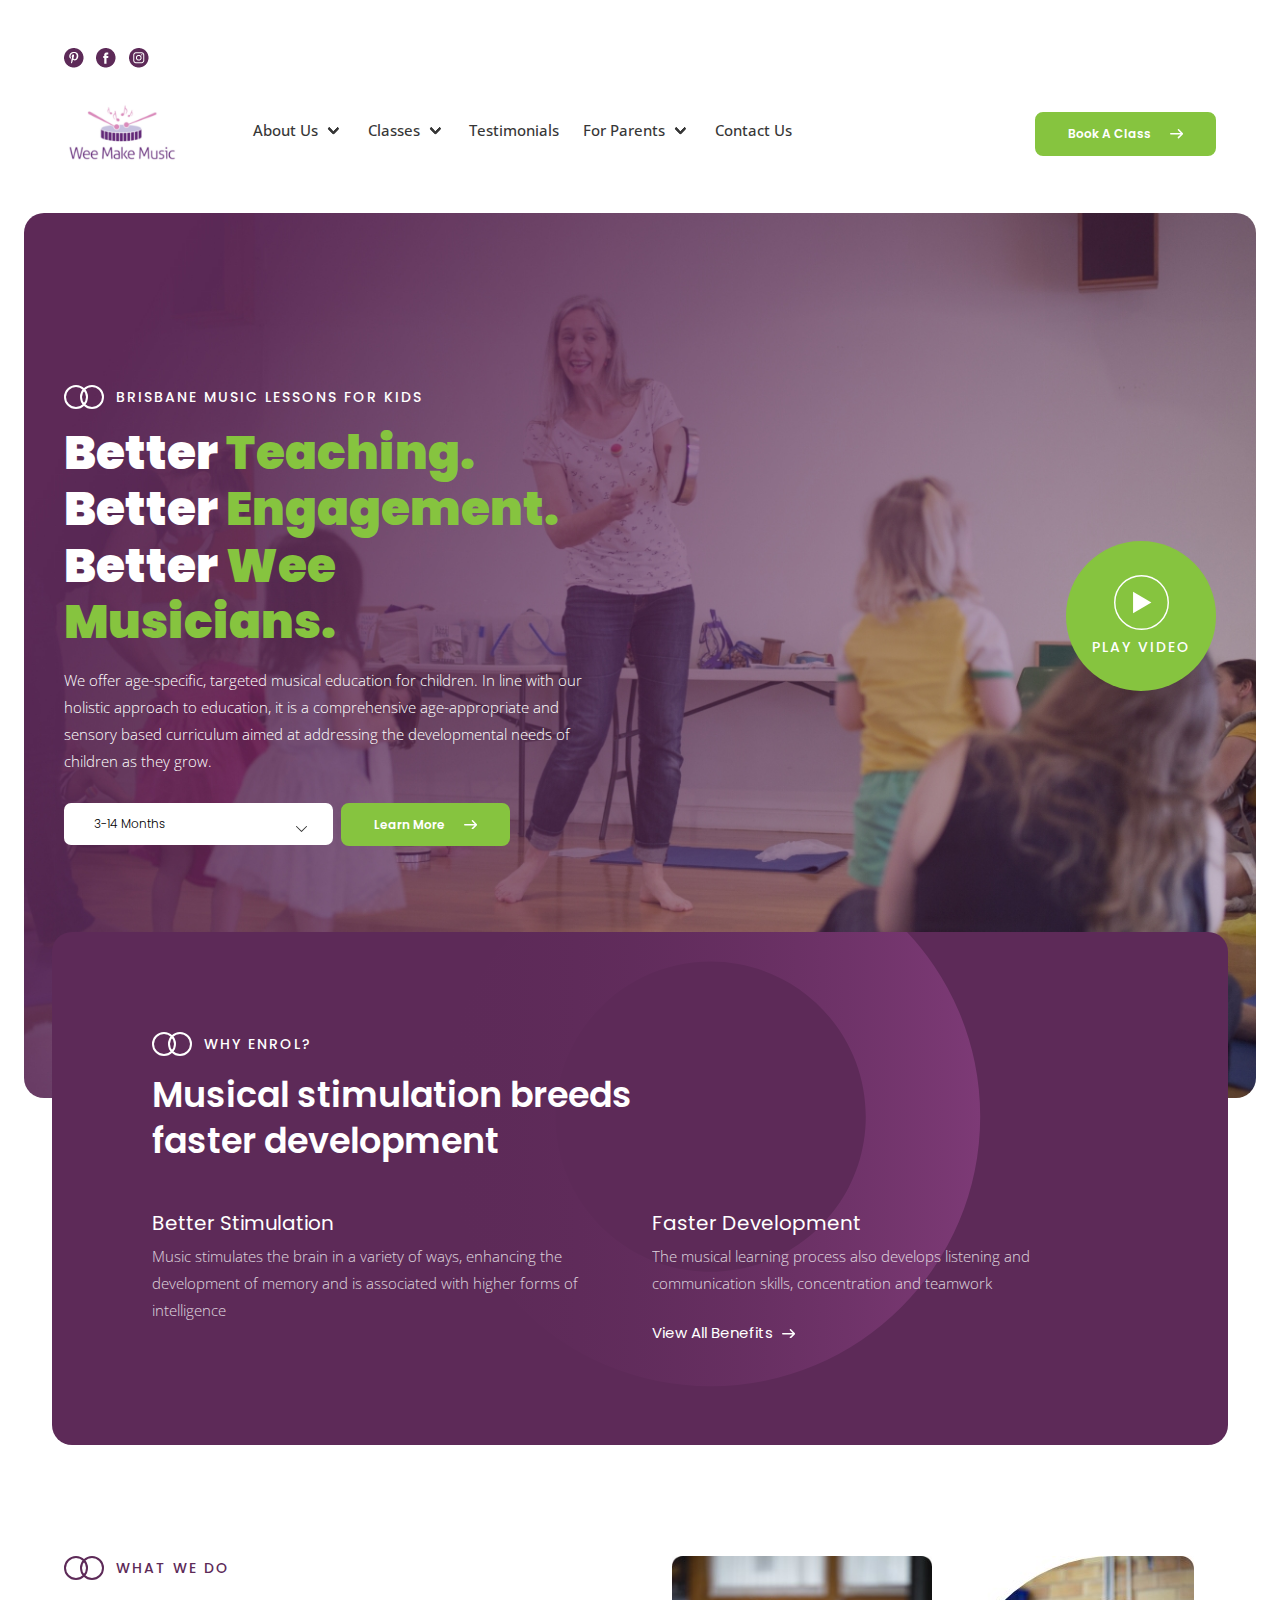
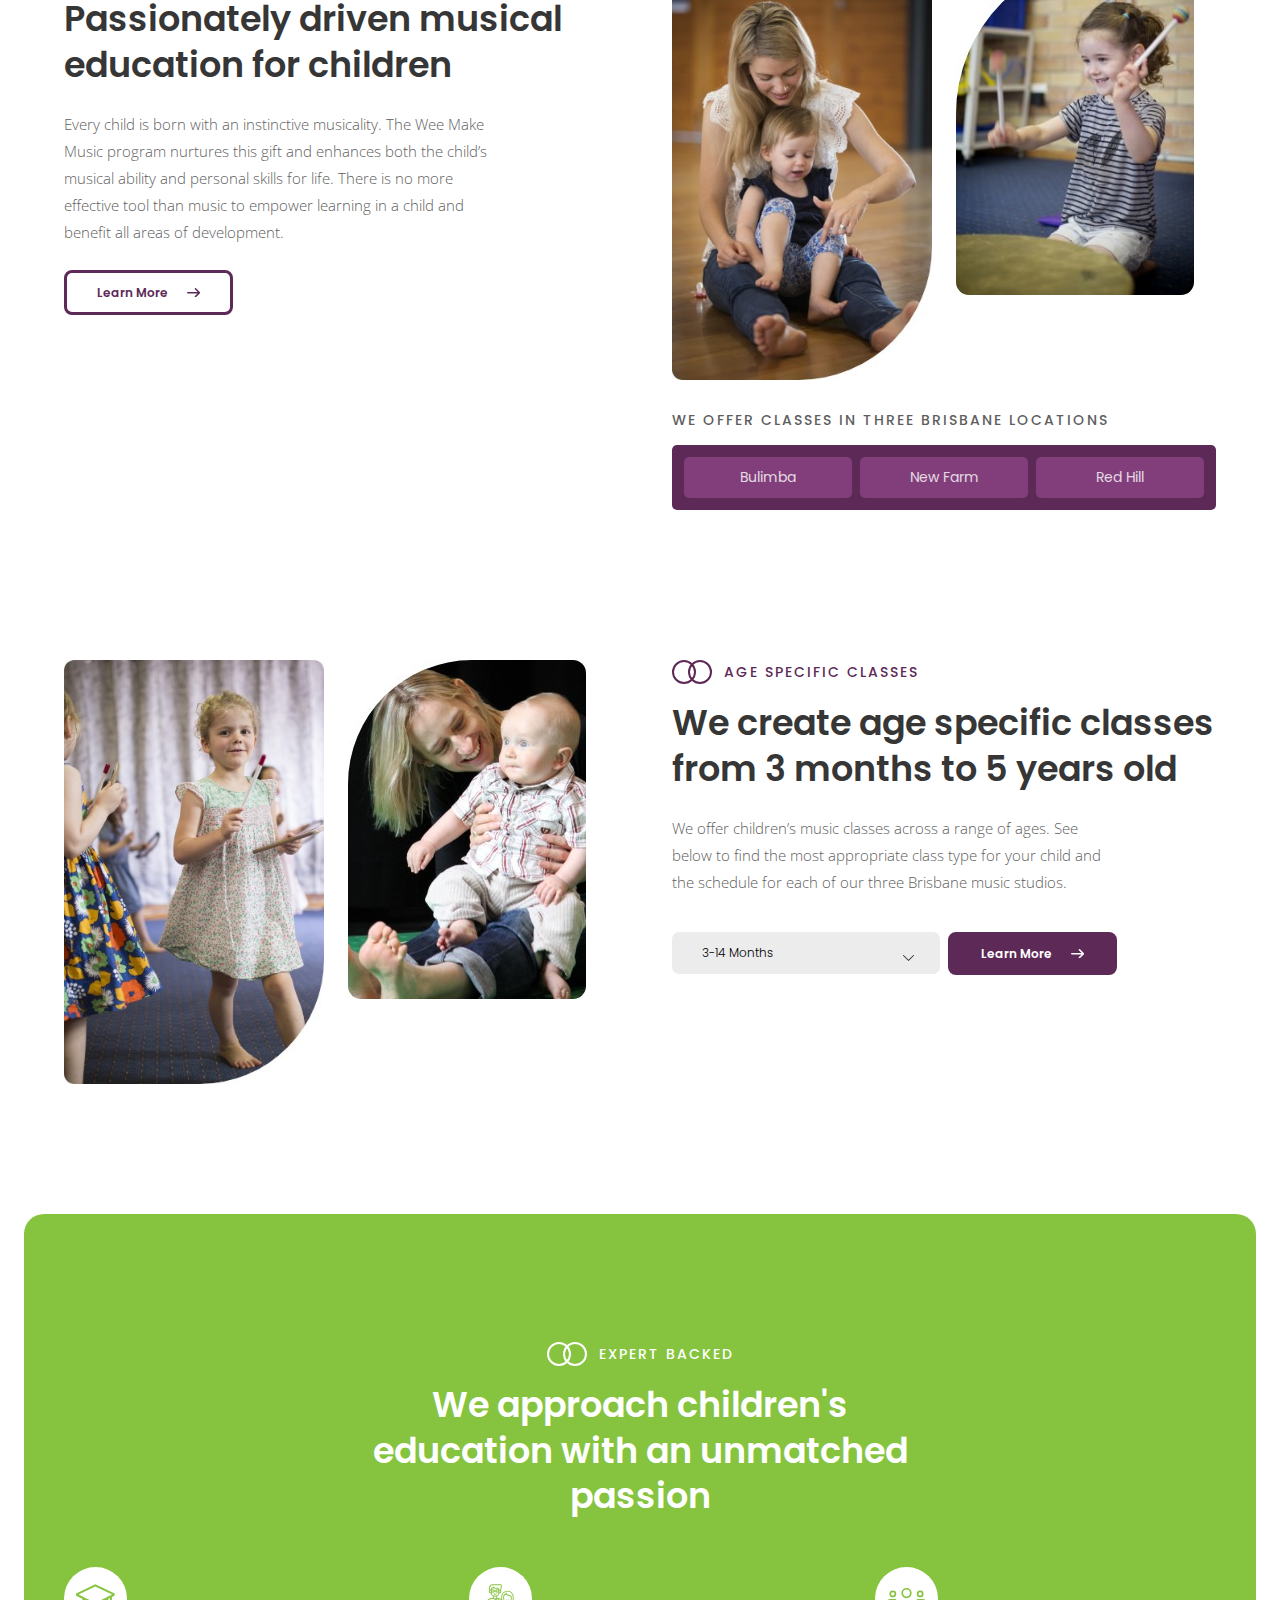
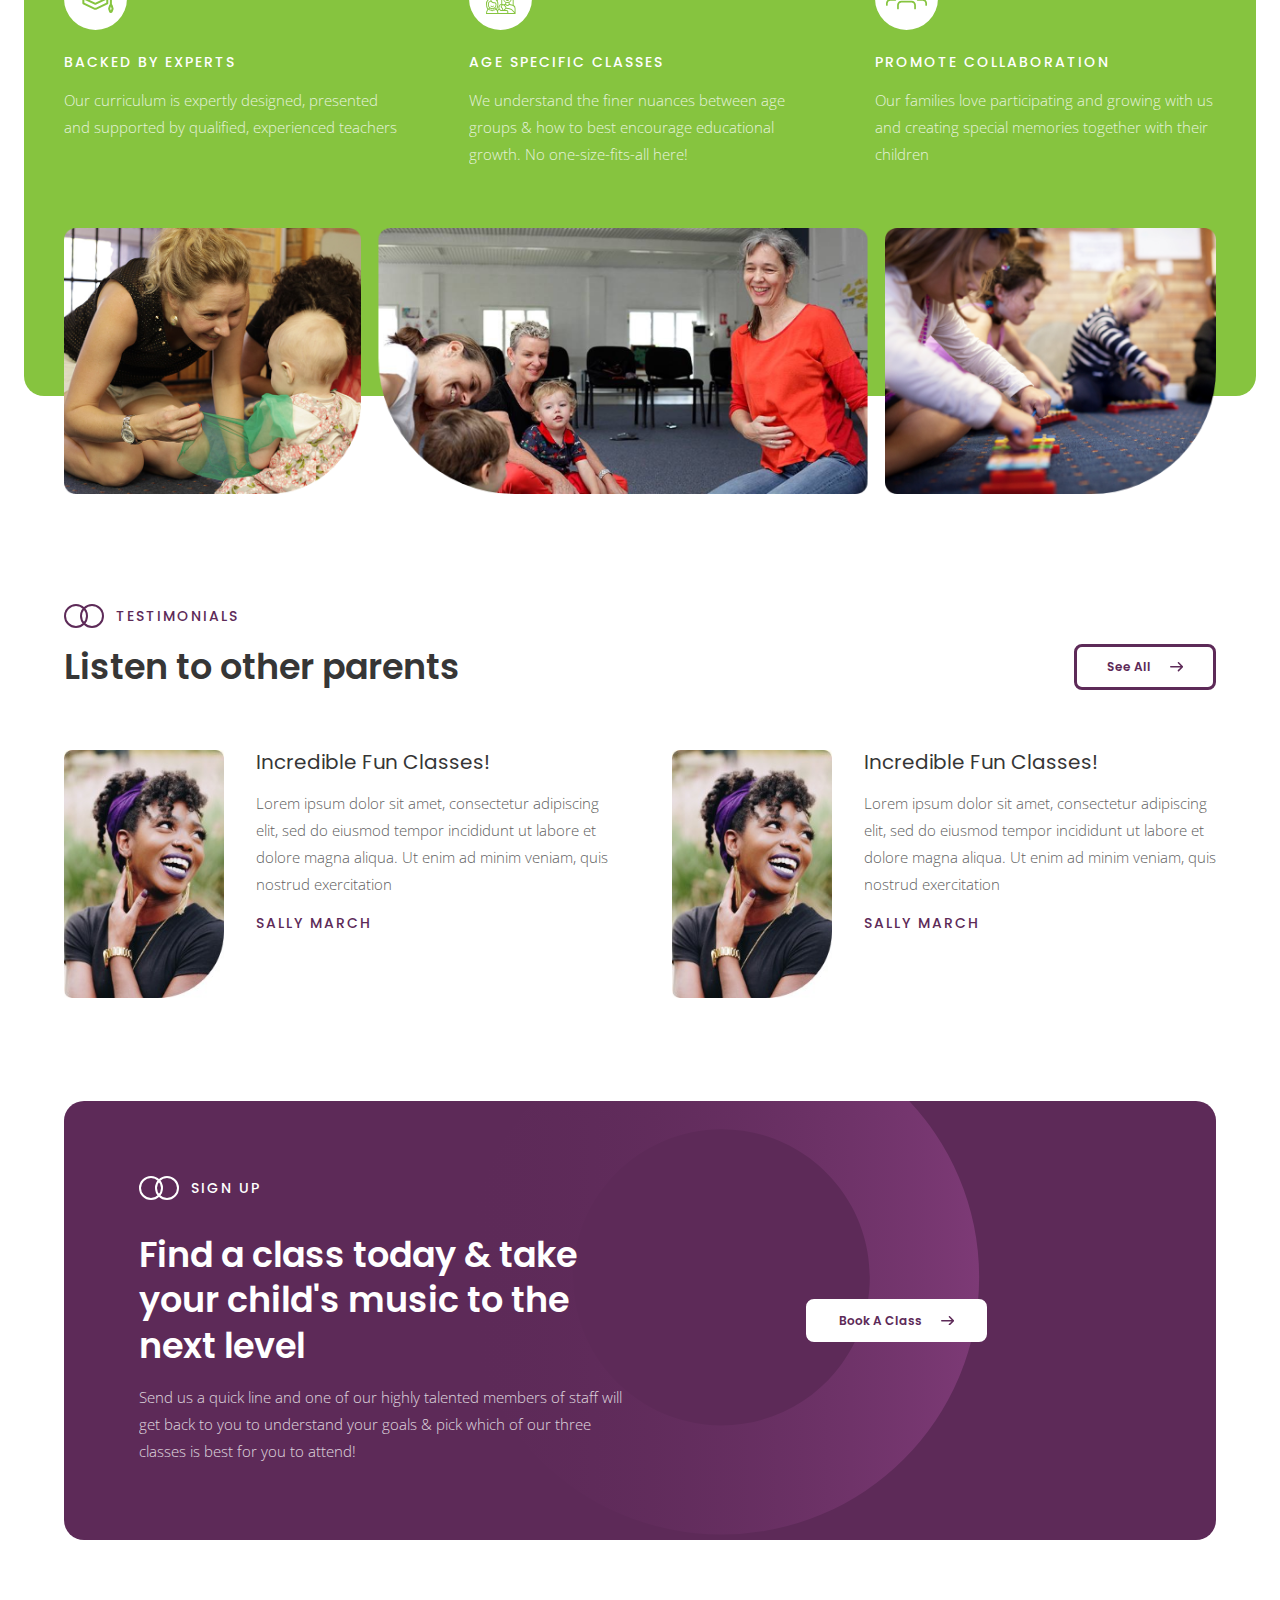
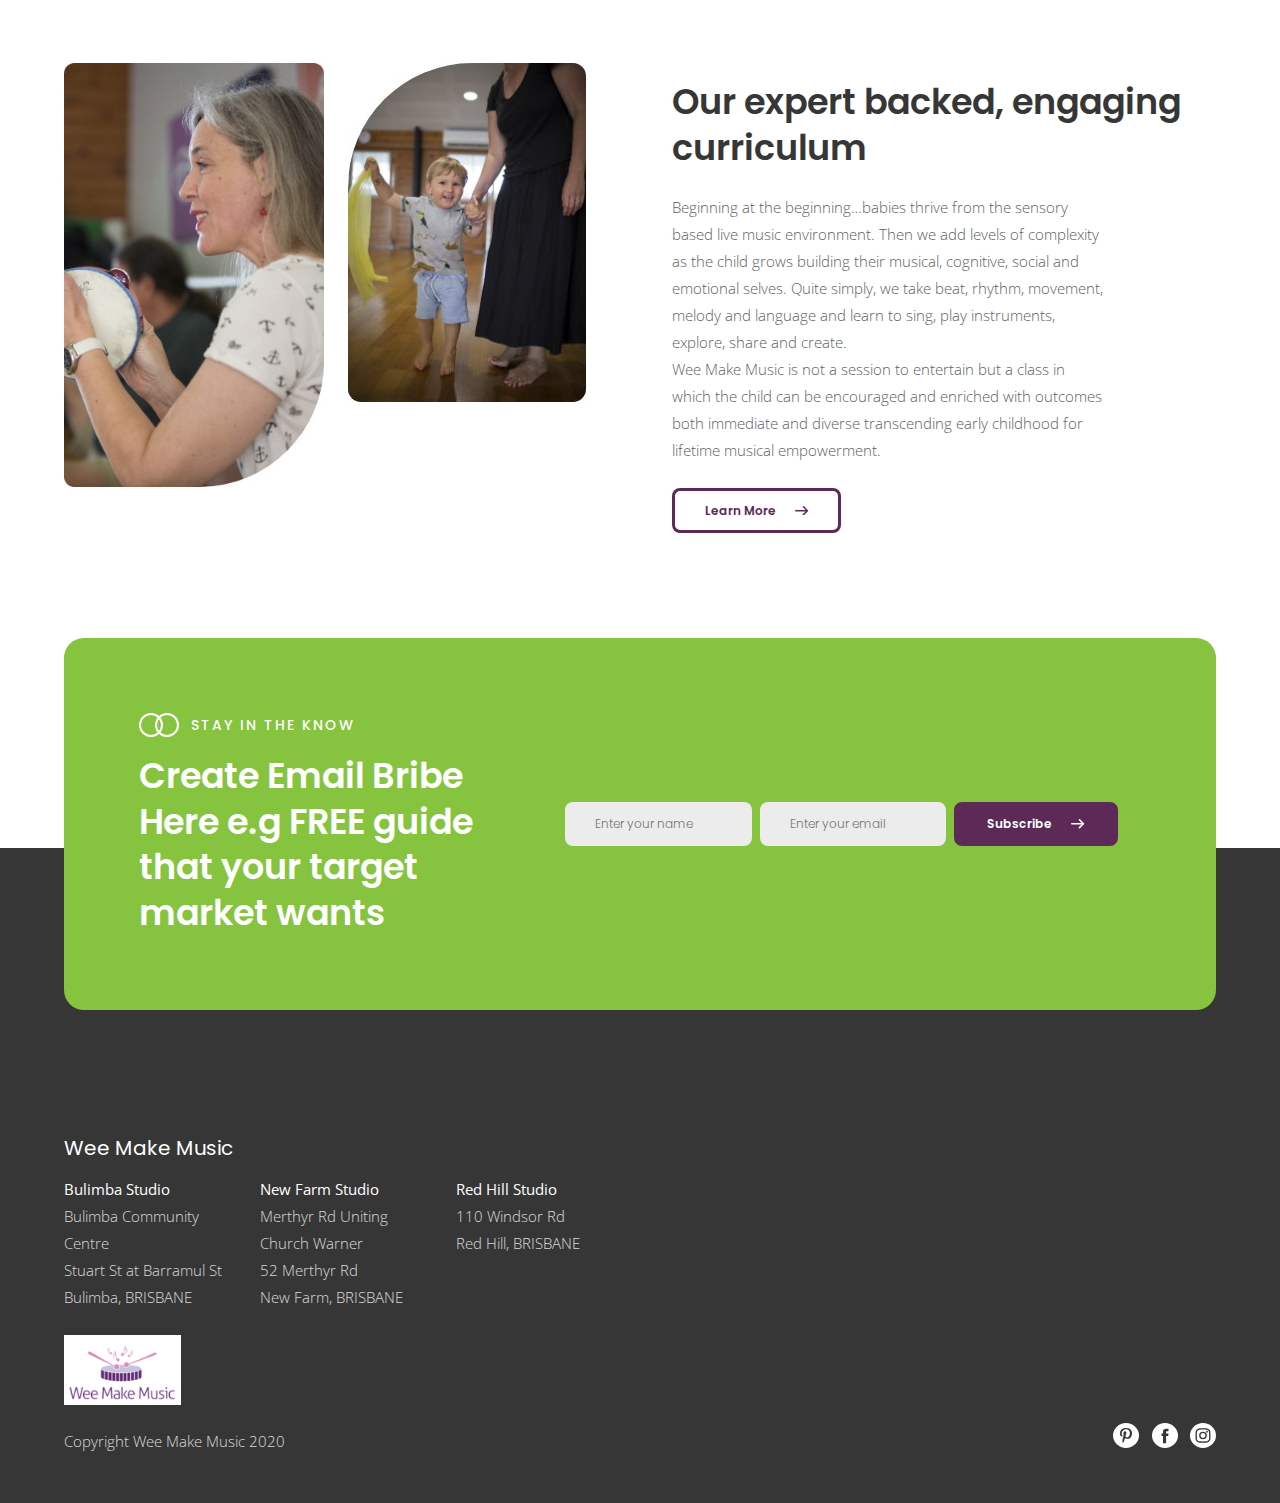
==== commit 8999e050: "finished" ====
--- a/index.html
+++ b/index.html
@@ -208,7 +208,7 @@
           </div>
           <h4 class="section-header mt-4 mb-5">Passionately driven musical education for children</h4>
           <p class="width-80 mb-5 width-100-mobile">Every child is born with an instinctive musicality. The Wee Make Music program nurtures this gift and enhances both the child’s musical ability and personal skills for life. There is no more effective tool than music to empower learning in a child and benefit all areas of development.</p>
-          <a href="about.html" class="btn-secondary btn-purple-secondary box-shadow btn-arrow-purple is-inline-block btn-mobile-full-width">Learn More <svg xmlns="http://www.w3.org/2000/svg" width="13.202" height="9.418" viewBox="0 0 13.202 9.418" class="ml-4 mt-1px"><path d="M24.856,136.172h0l-3.969-3.95a.76.76,0,0,0-1.072,1.077l2.665,2.652-9.843,0a.76.76,0,0,0,0,1.519l9.843,0-2.665,2.652a.76.76,0,0,0,1.072,1.077l3.969-3.95h0A.76.76,0,0,0,24.856,136.172Z" transform="translate(-11.876 -132)" fill="#5d2a58"/></svg></a>
+          <a href="about.html" class="btn-secondary btn-purple-secondary box-shadow btn-arrow-purple-secondary is-inline-block btn-mobile-full-width">Learn More <svg xmlns="http://www.w3.org/2000/svg" width="13.202" height="9.418" viewBox="0 0 13.202 9.418" class="ml-4 mt-1px"><path d="M24.856,136.172h0l-3.969-3.95a.76.76,0,0,0-1.072,1.077l2.665,2.652-9.843,0a.76.76,0,0,0,0,1.519l9.843,0-2.665,2.652a.76.76,0,0,0,1.072,1.077l3.969-3.95h0A.76.76,0,0,0,24.856,136.172Z" transform="translate(-11.876 -132)" fill="#5d2a58"/></svg></a>
         </article>
         <article class="column">
           <div class="columns is-variable is-3-desktop is-mobile is-2-mobile">
@@ -329,7 +329,7 @@
         </article>
         <article class="column is-flex is-flex-end-bottom">
           <div class="width-100-mobile">
-            <a href="testimonials.html" class="btn-secondary btn-purple-secondary box-shadow btn-arrow-purple is-inline-block btn-mobile-full-width">See All <svg xmlns="http://www.w3.org/2000/svg" width="13.202" height="9.418" viewBox="0 0 13.202 9.418" class="ml-4 mt-1px"><path d="M24.856,136.172h0l-3.969-3.95a.76.76,0,0,0-1.072,1.077l2.665,2.652-9.843,0a.76.76,0,0,0,0,1.519l9.843,0-2.665,2.652a.76.76,0,0,0,1.072,1.077l3.969-3.95h0A.76.76,0,0,0,24.856,136.172Z" transform="translate(-11.876 -132)" fill="#5d2a58"/></svg></a>
+            <a href="testimonials.html" class="btn-secondary btn-purple-secondary box-shadow btn-arrow-purple-secondary is-inline-block btn-mobile-full-width">See All <svg xmlns="http://www.w3.org/2000/svg" width="13.202" height="9.418" viewBox="0 0 13.202 9.418" class="ml-4 mt-1px"><path d="M24.856,136.172h0l-3.969-3.95a.76.76,0,0,0-1.072,1.077l2.665,2.652-9.843,0a.76.76,0,0,0,0,1.519l9.843,0-2.665,2.652a.76.76,0,0,0,1.072,1.077l3.969-3.95h0A.76.76,0,0,0,24.856,136.172Z" transform="translate(-11.876 -132)" fill="#5d2a58"/></svg></a>
           </div>
         </article>
       </div>
@@ -378,7 +378,7 @@
           </article>
           <article class="column is-flex is-flex-justify-center">
             <div class="width-100-mobile">
-              <a href="#" class="btn-primary btn-white-p box-shadow btn-arrow-purple is-inline-block btn-mobile-full-width">Book A Class <svg xmlns="http://www.w3.org/2000/svg" width="13.202" height="9.418" viewBox="0 0 13.202 9.418" class="ml-4 mt-1px"><path d="M24.856,136.172h0l-3.969-3.95a.76.76,0,0,0-1.072,1.077l2.665,2.652-9.843,0a.76.76,0,0,0,0,1.519l9.843,0-2.665,2.652a.76.76,0,0,0,1.072,1.077l3.969-3.95h0A.76.76,0,0,0,24.856,136.172Z" transform="translate(-11.876 -132)" fill="#5d2a58"/></svg></a>
+              <a href="#" class="btn-primary btn-white-p box-shadow btn-arrow-purple-secondary is-inline-block btn-mobile-full-width">Book A Class <svg xmlns="http://www.w3.org/2000/svg" width="13.202" height="9.418" viewBox="0 0 13.202 9.418" class="ml-4 mt-1px"><path d="M24.856,136.172h0l-3.969-3.95a.76.76,0,0,0-1.072,1.077l2.665,2.652-9.843,0a.76.76,0,0,0,0,1.519l9.843,0-2.665,2.652a.76.76,0,0,0,1.072,1.077l3.969-3.95h0A.76.76,0,0,0,24.856,136.172Z" transform="translate(-11.876 -132)" fill="#5d2a58"/></svg></a>
             </div>
           </article>
         </div>
@@ -403,7 +403,7 @@
           <h4 class="section-header mt-4 mb-5">Our expert backed, engaging curriculum</h4>
           <p class="width-80 width-100-mobile">Beginning at the beginning…babies thrive from the sensory based live music environment. Then we add levels of complexity as the child grows building their musical, cognitive, social and emotional selves. Quite simply, we take beat, rhythm, movement, melody and language and learn to sing, play instruments, explore, share and create.</p>
           <p class="width-80 mb-5 width-100-mobile">Wee Make Music is not a session to entertain but a class in which the child can be encouraged and enriched with outcomes both immediate and diverse transcending early childhood for lifetime musical empowerment.</p>
-          <a href="our-curriculum.html" class="btn-secondary btn-purple-secondary box-shadow btn-arrow-purple is-inline-block btn-mobile-full-width">Learn More <svg xmlns="http://www.w3.org/2000/svg" width="13.202" height="9.418" viewBox="0 0 13.202 9.418" class="ml-4 mt-1px"><path d="M24.856,136.172h0l-3.969-3.95a.76.76,0,0,0-1.072,1.077l2.665,2.652-9.843,0a.76.76,0,0,0,0,1.519l9.843,0-2.665,2.652a.76.76,0,0,0,1.072,1.077l3.969-3.95h0A.76.76,0,0,0,24.856,136.172Z" transform="translate(-11.876 -132)" fill="#5d2a58"/></svg></a>
+          <a href="our-curriculum.html" class="btn-secondary btn-purple-secondary box-shadow btn-arrow-purple-secondary is-inline-block btn-mobile-full-width">Learn More <svg xmlns="http://www.w3.org/2000/svg" width="13.202" height="9.418" viewBox="0 0 13.202 9.418" class="ml-4 mt-1px"><path d="M24.856,136.172h0l-3.969-3.95a.76.76,0,0,0-1.072,1.077l2.665,2.652-9.843,0a.76.76,0,0,0,0,1.519l9.843,0-2.665,2.652a.76.76,0,0,0,1.072,1.077l3.969-3.95h0A.76.76,0,0,0,24.856,136.172Z" transform="translate(-11.876 -132)" fill="#5d2a58"/></svg></a>
         </article>
       </div>
     </div>
@@ -427,7 +427,7 @@
                   <input type="text" placeholder="Enter your name">
                 </article>
                 <article class="column">
-                  <input type="text" placeholder="Enter your name">
+                  <input type="text" placeholder="Enter your email">
                 </article>
                 <article class="column">
                   <a href="#" class="btn-primary btn-purple box-shadow btn-arrow-purple is-inline-block">Subscribe <svg xmlns="http://www.w3.org/2000/svg" width="13.202" height="9.418" viewBox="0 0 13.202 9.418" class="ml-4 mt-1px"><path d="M24.856,136.172h0l-3.969-3.95a.76.76,0,0,0-1.072,1.077l2.665,2.652-9.843,0a.76.76,0,0,0,0,1.519l9.843,0-2.665,2.652a.76.76,0,0,0,1.072,1.077l3.969-3.95h0A.76.76,0,0,0,24.856,136.172Z" transform="translate(-11.876 -132)" fill="#fff"/></svg></a>
--- a/css/main.css
+++ b/css/main.css
@@ -520,7 +520,7 @@
 
 .underlap-image-container {
   position: absolute;
-  bottom: -145px;
+  bottom: -215px;
   left: 0; }
 
 .neg-mt-20px {
@@ -658,6 +658,10 @@
 .team-portrait {
   border-radius: 8px; }
 
+.graph {
+  margin: 0 auto !important;
+  display: block; }
+
 .outerlap-img {
   border-radius: 13px 13px 13px 166px; }
 
@@ -670,8 +674,13 @@
   -moz-transition: all .3s;
   -o-transition: all .3s; }
 .btn-arrow-purple svg path {
+  fill: #FFFFFF; }
+.btn-arrow-purple:hover svg path {
+  fill: #5D2A58 !important; }
+
+.btn-arrow-purple-secondary svg path {
   fill: #5D2A58; }
-.btn-arrow-purple:hover svg path {
+.btn-arrow-purple-secondary:hover svg path {
   fill: #FFFFFF !important; }
 
 .btn-arrow-green svg, .btn-arrow-green path {
@@ -682,6 +691,11 @@
 .btn-arrow-green:hover svg path {
   fill: #86C43F !important; }
 
+.btn-arrow-green-secondary svg path {
+  fill: #86C43F !important; }
+.btn-arrow-green-secondary:hover svg path {
+  fill: #FFFFFF !important; }
+
 @media screen and (max-width: 768px) {
   .play-button {
     max-width: 50%; }
@@ -691,7 +705,7 @@
 
   .graph {
     max-width: 300px;
-    margin: 0 auto;
+    margin: 0 auto !important;
     display: block; } }
 .navbar {
   background-color: transparent !important; }
@@ -734,7 +748,7 @@
   font-weight: 600;
   color: #FFFFFF;
   border: 3px solid transparent;
-  padding: 13px 30px 13px 30px;
+  padding: 12px 30px 12px 30px;
   transition: all .3s;
   -webkit-transition: all .3s;
   -moz-transition: all .3s;
@@ -746,7 +760,7 @@
   line-height: 1em; }
 
 .btn-secondary {
-  font-family: "Open Sans", sans-serif;
+  font-family: "Poppins", sans-serif;
   font-size: 12px;
   font-weight: 600;
   background-color: transparent;
@@ -920,24 +934,25 @@
   .std-form input[type=text] {
     background-color: #ECECEC;
     font-family: "Poppins", sans-serif;
-    font-size: 14px;
+    font-size: 12px;
     font-weight: 300;
     color: #363636;
-    padding: 15px 25px 15px 25px;
+    padding: 13px 30px 13px 30px;
     width: 100%;
     line-height: 1em;
     border-radius: 8px;
     border: none; }
   .std-form textarea {
     background-color: #ECECEC;
-    font-family: "Open Sans", sans-serif;
+    font-family: "Poppins", sans-serif;
     font-size: 12px;
     font-weight: 300;
     color: #000000;
-    padding: 15px 25px 15px 25px;
+    padding: 13px 30px 13px 30px;
     width: 100%;
     border-radius: 8px;
-    border: none; }
+    border: none;
+    line-height: 1em; }
   .std-form .select-img-position {
     position: relative; }
     .std-form .select-img-position img {
@@ -953,11 +968,11 @@
     background-color: #FFFFFF;
     border-radius: 7px;
     font-family: "Poppins", sans-serif;
-    font-size: 14px;
+    font-size: 12px;
     line-height: 1em;
     font-weight: 300;
     color: #000000;
-    padding: 15px 25px 15px 25px;
+    padding: 15px 30px 15px 30px;
     width: 100%;
     appearance: none;
     position: relative;
